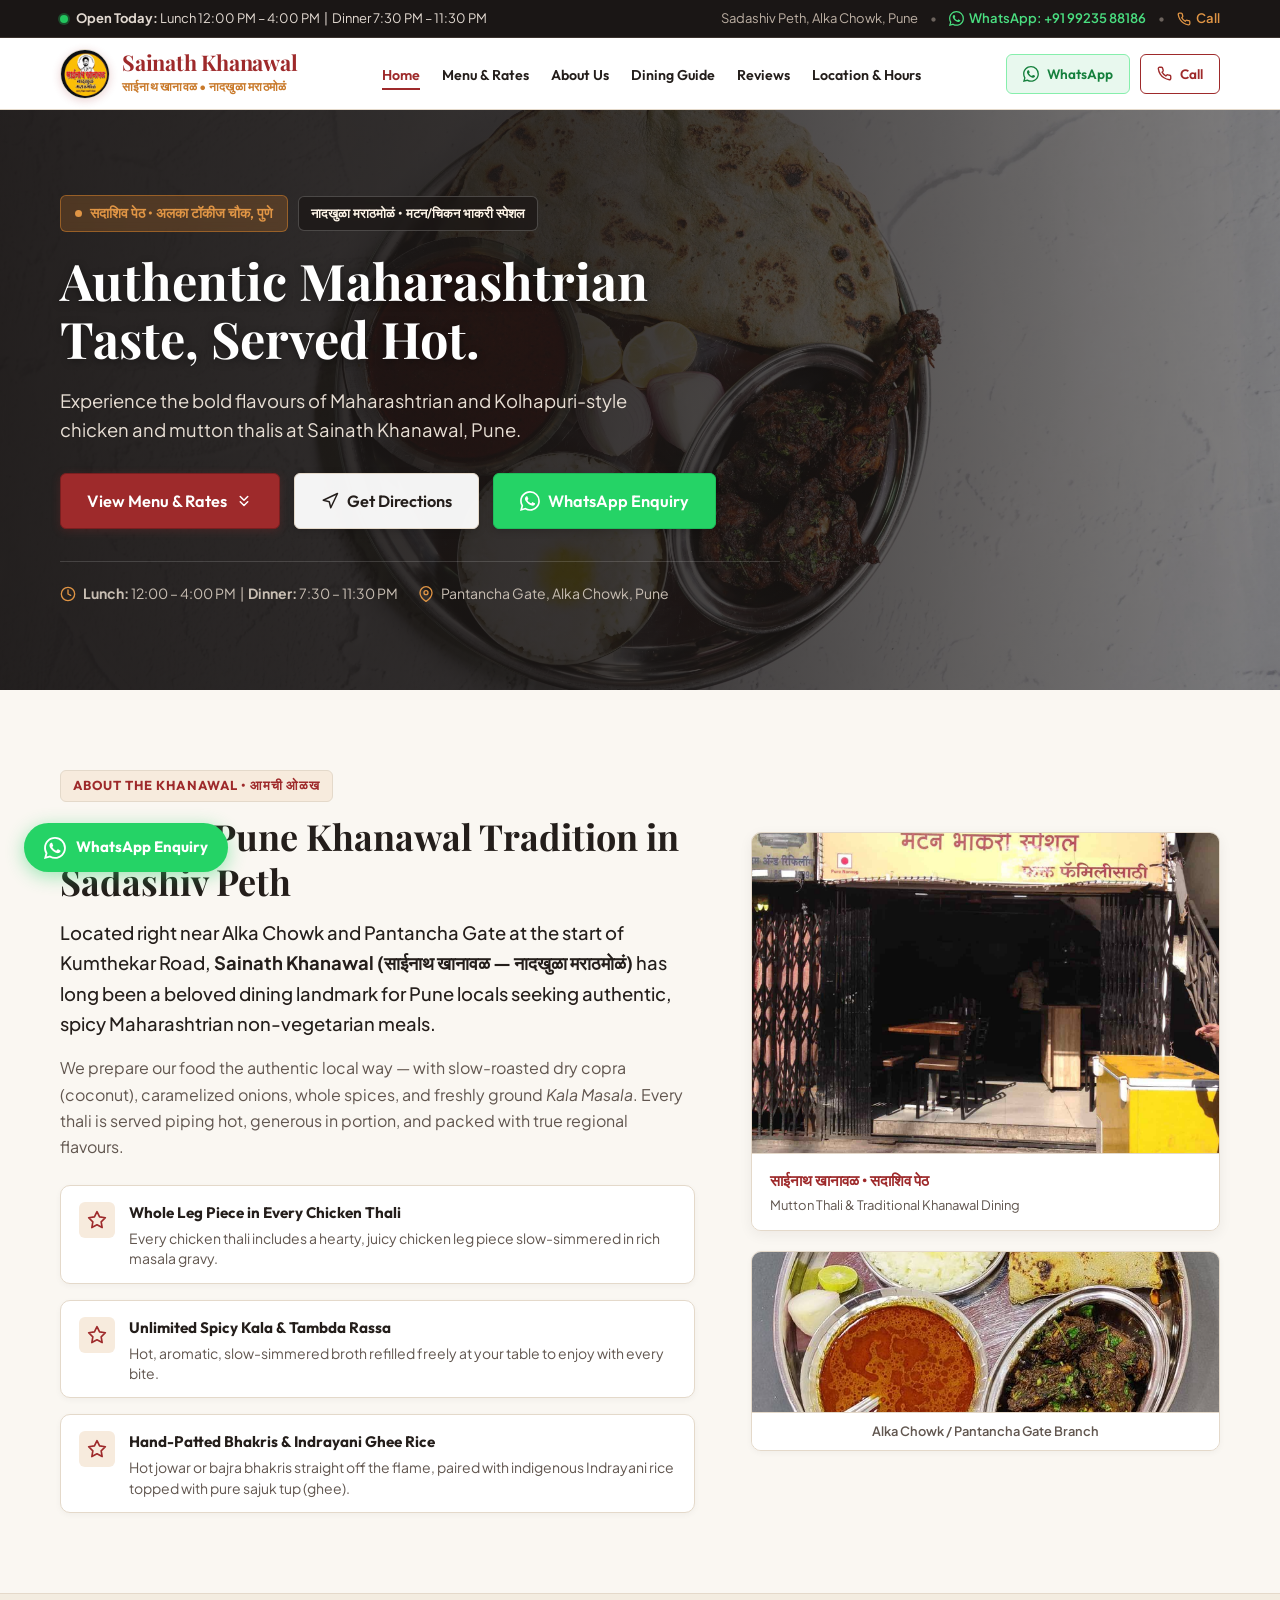
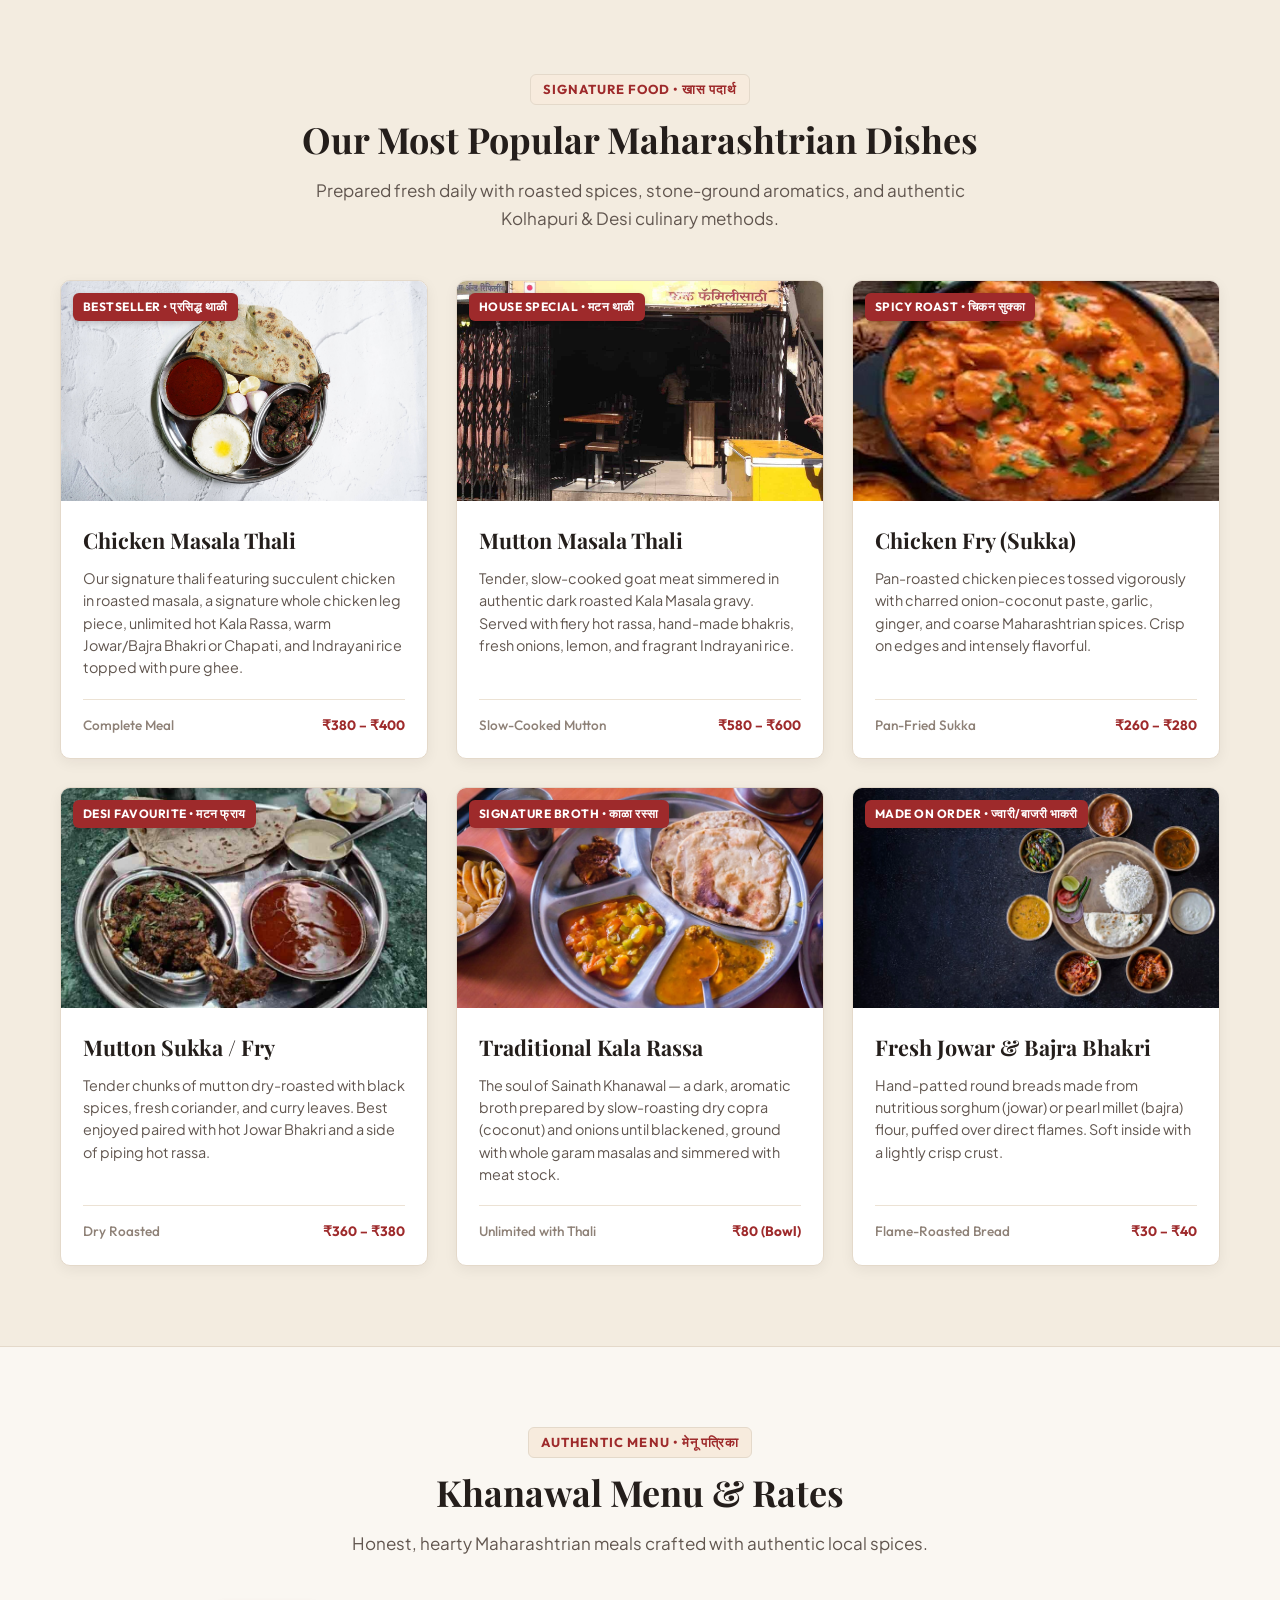
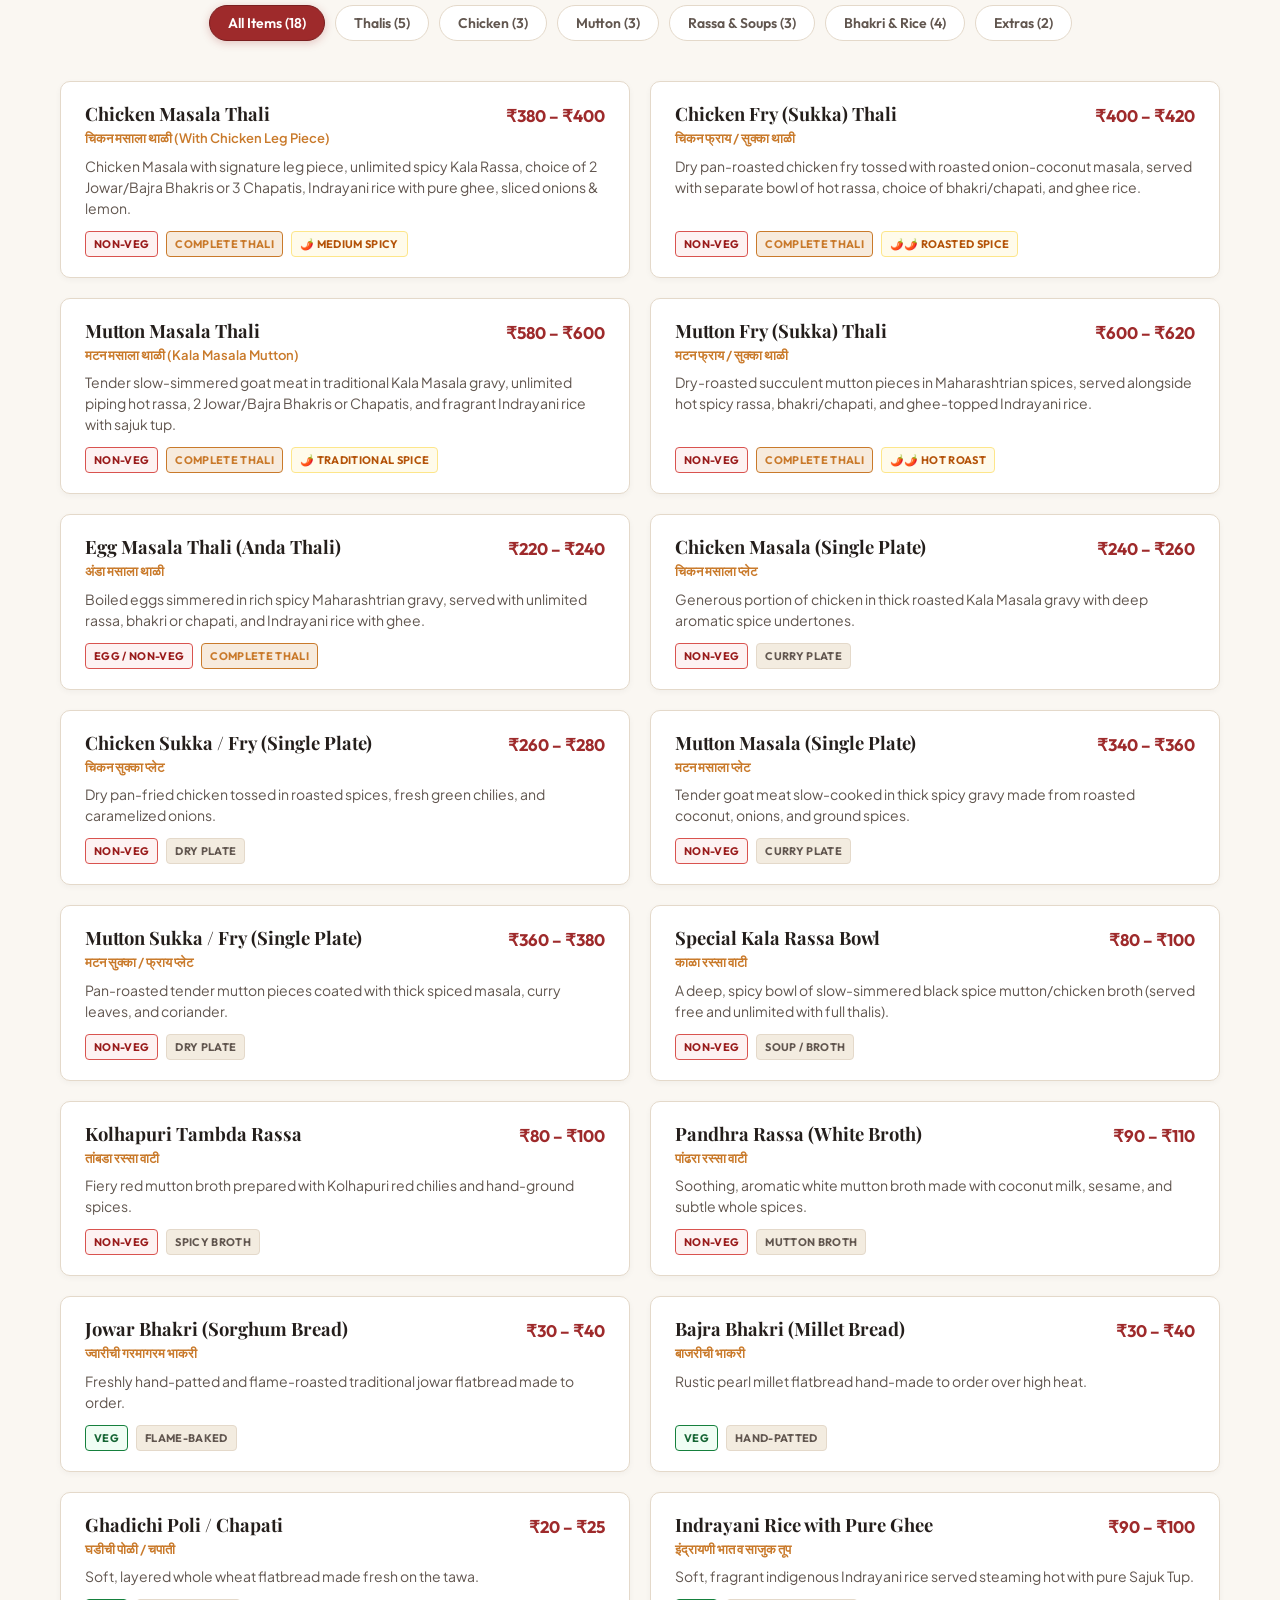
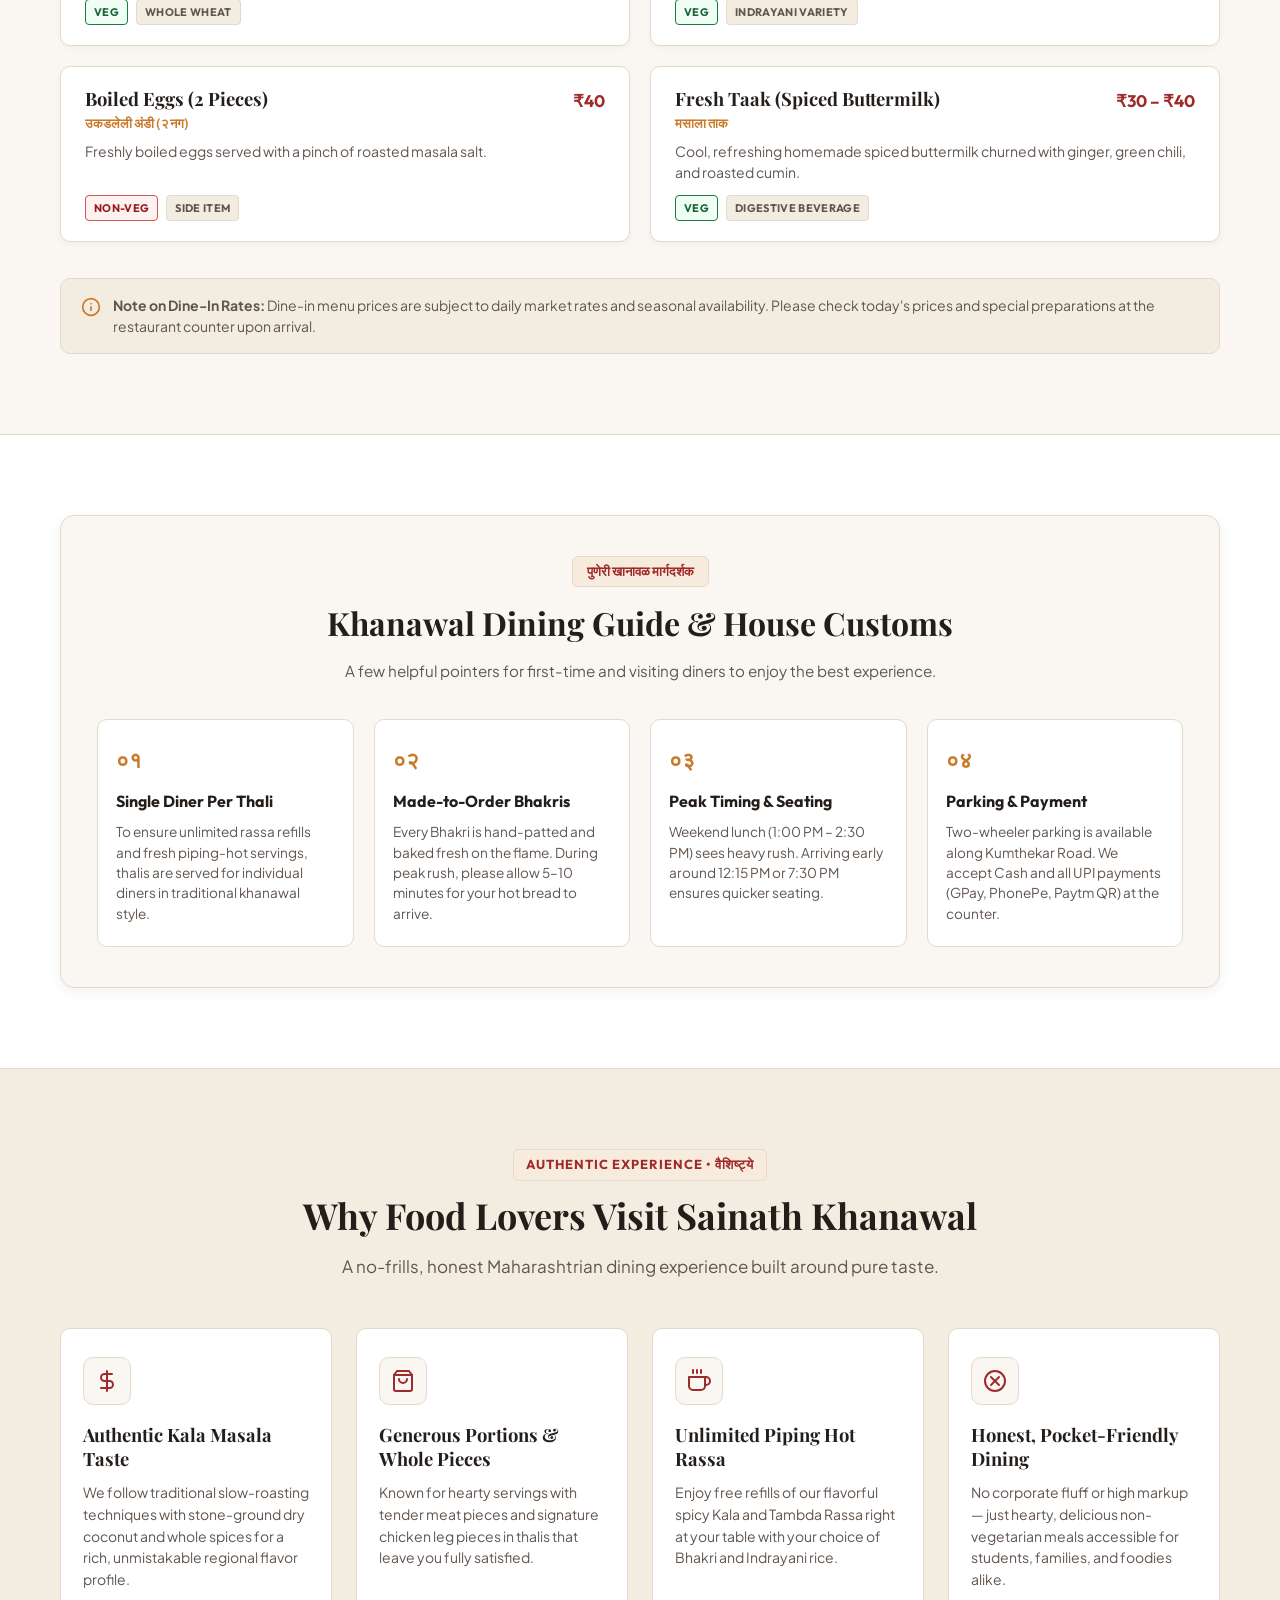
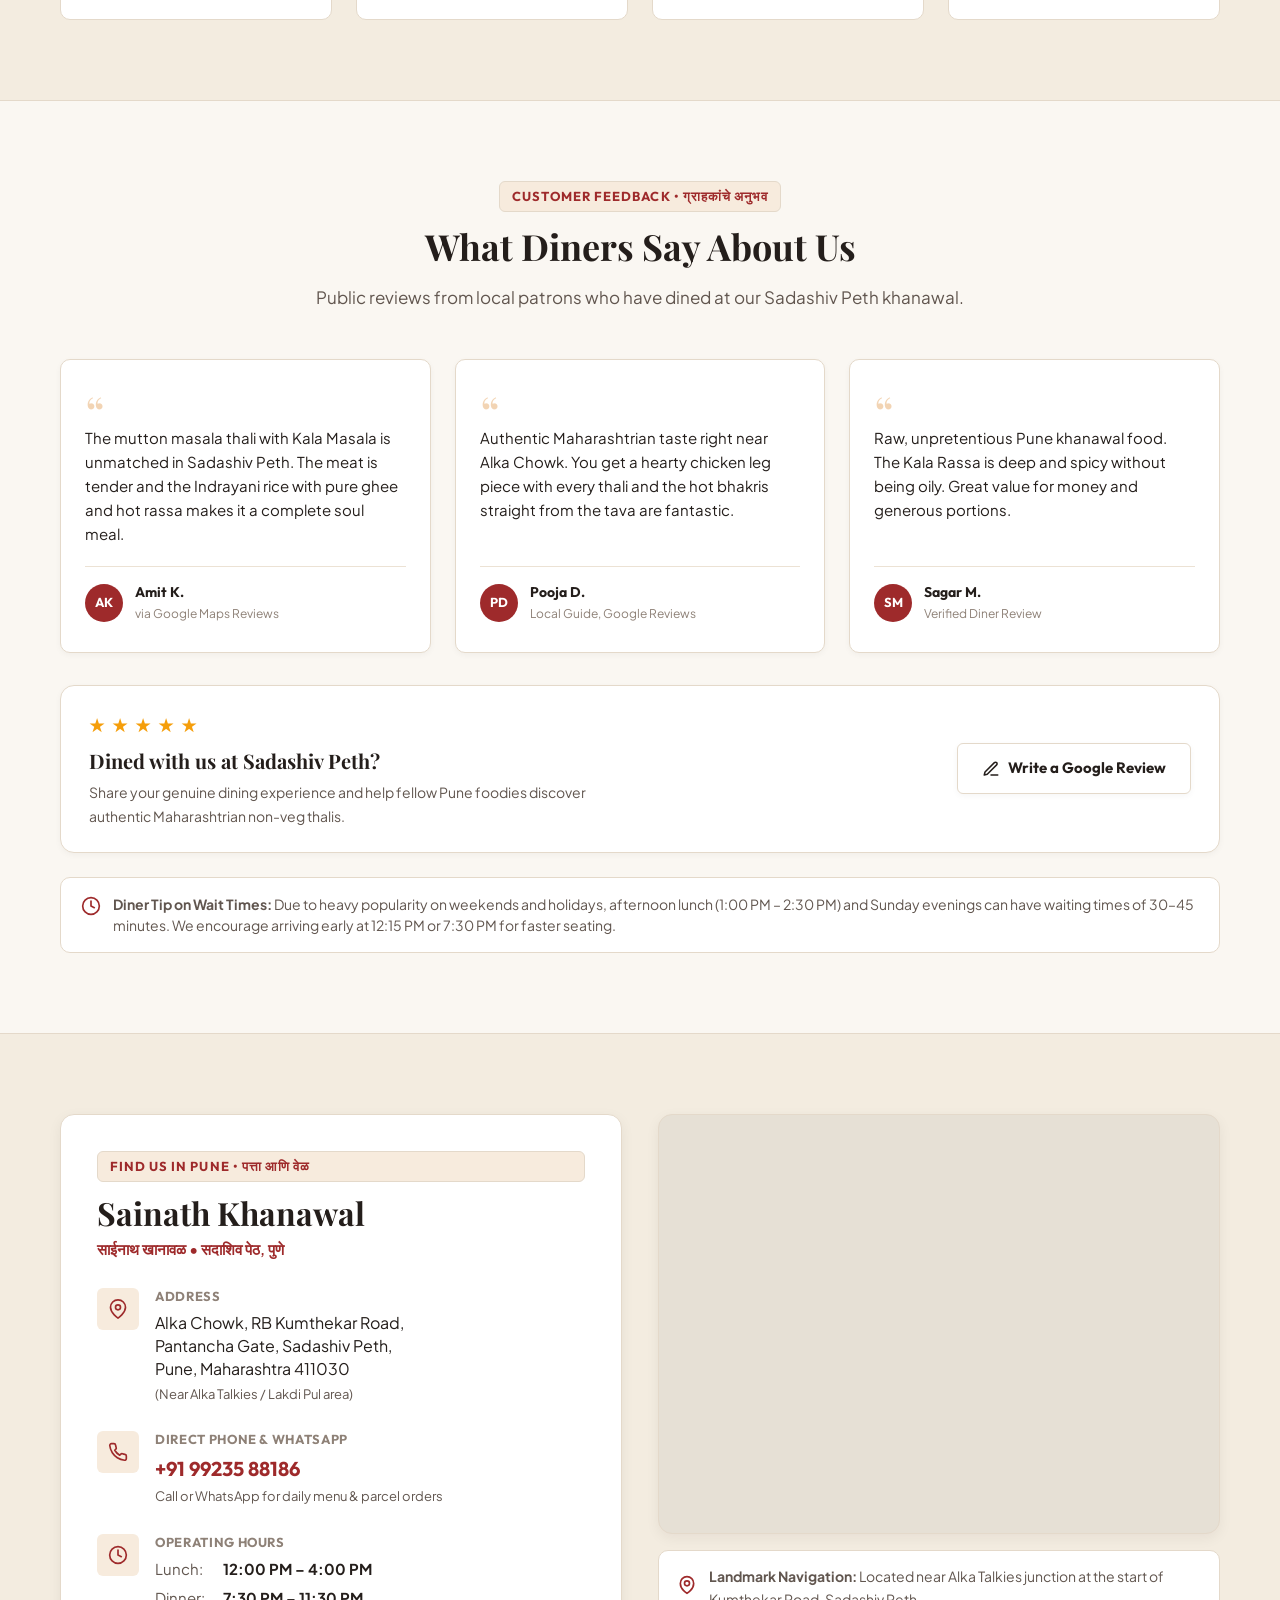
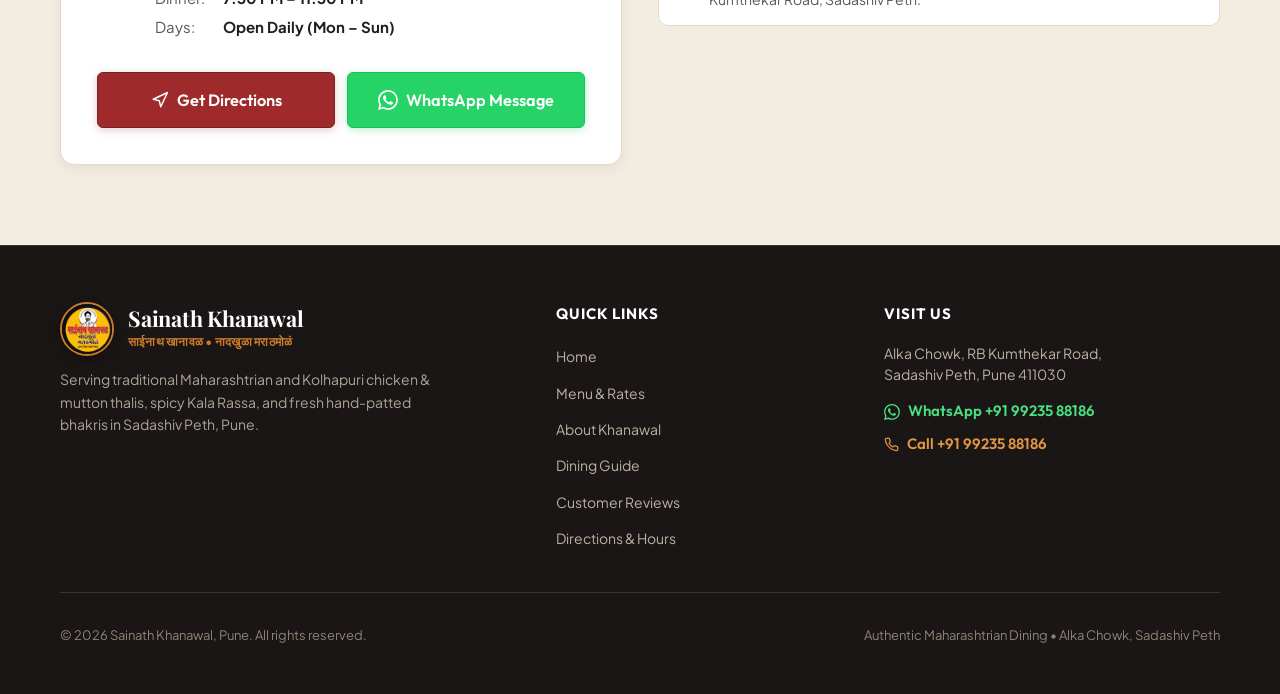
==== index.html @ d3b8c10c "Refactor to dedicated multi-page architecture with sitemap, robots.txt, and page-specific Schema.org" ====
<!DOCTYPE html>
<html lang="en">
<head>
  <meta charset="UTF-8">
  <meta name="viewport" content="width=device-width, initial-scale=1.0">
  <title>Sainath Khanawal | Authentic Maharashtrian Chicken & Mutton Thalis in Pune</title>
  <meta name="description" content="Visit Sainath Khanawal at Alka Chowk, Sadashiv Peth, Pune for authentic Maharashtrian chicken & mutton thalis, spicy kala rassa, jowar bhakri, and Indrayani ghee rice. +91 99235 88186.">
  <meta name="keywords" content="Sainath Khanawal Pune, Sainath Khanawal Sadashiv Peth, Maharashtrian food Pune, chicken thali Pune, mutton thali Pune, Kolhapuri food Pune, Alka Chowk restaurant, kala rassa pune, sadashiv peth khanawal, Amol Nikam Sainath">
  <link rel="canonical" href="https://sainathkhanawal.in/">
  <meta name="robots" content="index, follow">
  <meta name="geo.region" content="IN-MH">
  <meta name="geo.placename" content="Pune">
  <meta name="geo.position" content="18.513886;73.845311">
  <meta name="ICBM" content="18.513886, 73.845311">

  <!-- Favicon / Brand Icon -->
  <link rel="icon" type="image/png" href="assets/images/favicon.png">
  <link rel="apple-touch-icon" href="assets/images/favicon.png">

  <!-- Open Graph / Facebook / WhatsApp Meta -->
  <meta property="og:type" content="restaurant">
  <meta property="og:site_name" content="Sainath Khanawal Pune">
  <meta property="og:title" content="Sainath Khanawal — Authentic Maharashtrian Thalis in Pune">
  <meta property="og:description" content="Experience authentic spicy Kala Rassa, Kolhapuri mutton thalis, gavran chicken, and fresh bhakris at Alka Chowk, Sadashiv Peth, Pune. Call/WhatsApp: +91 99235 88186.">
  <meta property="og:image" content="assets/images/chicken-thali.jpg">
  <meta property="og:image:alt" content="Authentic Maharashtrian Chicken Thali at Sainath Khanawal">
  <meta property="og:url" content="https://sainathkhanawal.in/">
  <meta property="og:locale" content="en_IN">
  <meta property="restaurant:contact_info:street_address" content="Alka Chowk, RB Kumthekar Road, Pantancha Gate, Sadashiv Peth">
  <meta property="restaurant:contact_info:locality" content="Pune">
  <meta property="restaurant:contact_info:region" content="Maharashtra">
  <meta property="restaurant:contact_info:postal_code" content="411030">
  <meta property="restaurant:contact_info:country_name" content="India">
  <meta property="restaurant:contact_info:phone_number" content="+919923588186">

  <!-- Twitter Cards -->
  <meta name="twitter:card" content="summary_large_image">
  <meta name="twitter:title" content="Sainath Khanawal | Authentic Maharashtrian Thalis in Pune">
  <meta name="twitter:description" content="Legendary spicy Kala Rassa, mutton & chicken thalis, jowar bhakri at Alka Chowk, Sadashiv Peth, Pune.">
  <meta name="twitter:image" content="assets/images/chicken-thali.jpg">

  <!-- Theme Color -->
  <meta name="theme-color" content="#9E2A2B">
  
  <!-- Google Fonts: Playfair Display + Plus Jakarta Sans + Outfit -->
  <link rel="preconnect" href="https://fonts.googleapis.com">
  <link rel="preconnect" href="https://fonts.gstatic.com" crossorigin>
  <link href="https://fonts.googleapis.com/css2?family=Outfit:wght@400;500;600;700&family=Playfair+Display:ital,wght@0,600;0,700;1,600&family=Plus+Jakarta+Sans:wght@400;500;600;700&display=swap" rel="stylesheet">

  <!-- Main Stylesheet -->
  <link rel="stylesheet" href="css/style.css">

  <!-- Schema.org JSON-LD Structured Data for Local SEO (Restaurant + FAQ) -->
  <script type="application/ld+json">
  {
    "@context": "https://schema.org",
    "@graph": [
      {
        "@type": "Restaurant",
        "@id": "https://sainathkhanawal.in/#restaurant",
        "name": "Sainath Khanawal",
        "alternateName": ["साईनाथ खानावळ", "Sainath Khanawal Sadashiv Peth", "Sainath Alka Chowk"],
        "description": "Legendary Maharashtrian restaurant in Sadashiv Peth, Pune specializing in authentic spicy Kala Rassa, Kolhapuri mutton thalis, gavran chicken, hot jowar bhakri, and solkadhi since 2004.",
        "image": [
          "assets/images/chicken-thali.jpg",
          "assets/images/sainath-khanawal-logo.png",
          "assets/images/mutton-sukka.jpg"
        ],
        "logo": "assets/images/sainath-khanawal-logo.png",
        "telephone": "+919923588186",
        "url": "https://sainathkhanawal.in",
        "priceRange": "₹₹ (₹200 - ₹550 per person)",
        "servesCuisine": [
          "Maharashtrian",
          "Kolhapuri",
          "Indian",
          "Puneri Non-Veg"
        ],
        "paymentAccepted": "Cash, UPI, Google Pay, PhonePe, Paytm, Credit Card, Debit Card",
        "currenciesAccepted": "INR",
        "address": {
          "@type": "PostalAddress",
          "streetAddress": "Alka Chowk, RB Kumthekar Road, Pantancha Gate, Sadashiv Peth",
          "addressLocality": "Pune",
          "addressRegion": "Maharashtra",
          "postalCode": "411030",
          "addressCountry": "IN"
        },
        "geo": {
          "@type": "GeoCoordinates",
          "latitude": 18.513886,
          "longitude": 73.845311
        },
        "openingHoursSpecification": [
          {
            "@type": "OpeningHoursSpecification",
            "dayOfWeek": ["Monday", "Tuesday", "Wednesday", "Thursday", "Friday", "Saturday", "Sunday"],
            "opens": "12:00",
            "closes": "16:00"
          },
          {
            "@type": "OpeningHoursSpecification",
            "dayOfWeek": ["Monday", "Tuesday", "Wednesday", "Thursday", "Friday", "Saturday", "Sunday"],
            "opens": "19:30",
            "closes": "23:30"
          }
        ],
        "acceptsReservations": "False",
        "aggregateRating": {
          "@type": "AggregateRating",
          "ratingValue": "4.3",
          "reviewCount": "4850",
          "bestRating": "5",
          "worstRating": "1"
        },
        "review": [
          {
            "@type": "Review",
            "author": {
              "@type": "Person",
              "name": "Rohit Deshmukh"
            },
            "datePublished": "2024-02-14",
            "reviewRating": {
              "@type": "Rating",
              "ratingValue": "5"
            },
            "reviewBody": "Best Kala Rassa and Mutton Thali in Sadashiv Peth Pune! The spicy rassa with hot jowar bhakri is unmatched. Absolute must-visit for non-veg lovers."
          },
          {
            "@type": "Review",
            "author": {
              "@type": "Person",
              "name": "Kedar Joshi"
            },
            "datePublished": "2024-01-20",
            "reviewRating": {
              "@type": "Rating",
              "ratingValue": "5"
            },
            "reviewBody": "Authentic Maharashtrian khanawal experience. Gavran chicken thali is bursting with real home-style spices. Unlimited rassa refilled with warmth."
          }
        ],
        "hasMenu": {
          "@type": "Menu",
          "name": "Sainath Khanawal Dine-In & Parcel Menu",
          "url": "https://sainathkhanawal.in/#menu",
          "hasMenuSection": [
            {
              "@type": "MenuSection",
              "name": "Signature Thalis",
              "hasMenuItem": [
                {
                  "@type": "MenuItem",
                  "name": "Special Mutton Thali",
                  "description": "Tender Kolhapuri mutton gravy, spicy Kala Rassa, 2 Jowar Bhakris or Chapatis, and aromatic Indrayani rice.",
                  "offers": {
                    "@type": "Offer",
                    "price": "380",
                    "priceCurrency": "INR"
                  }
                },
                {
                  "@type": "MenuItem",
                  "name": "Gavran Chicken Thali",
                  "description": "Country-style free-range chicken prepared in traditional Maharashtrian masala, rassa, bhakri, and rice.",
                  "offers": {
                    "@type": "Offer",
                    "price": "340",
                    "priceCurrency": "INR"
                  }
                },
                {
                  "@type": "MenuItem",
                  "name": "Regular Chicken Thali",
                  "description": "Chicken masala curry, unlimited piping hot Kala Rassa, 2 bhakris/chapatis, and rice.",
                  "offers": {
                    "@type": "Offer",
                    "price": "260",
                    "priceCurrency": "INR"
                  }
                }
              ]
            }
          ]
        },
        "potentialAction": {
          "@type": "OrderAction",
          "target": {
            "@type": "EntryPoint",
            "urlTemplate": "https://wa.me/919923588186?text=Namaste%20Sainath%20Khanawal%2C%20I%20would%20like%20to%20place%20a%20parcel%20order.",
            "actionPlatform": [
              "http://schema.org/DesktopWebPlatform",
              "http://schema.org/MobileWebPlatform",
              "http://schema.org/AndroidPlatform",
              "http://schema.org/IOSPlatform"
            ]
          },
          "deliveryMethod": "http://purl.org/goodrelations/v1#DeliveryModePickUp"
        }
      },
      {
        "@type": "FAQPage",
        "mainEntity": [
          {
            "@type": "Question",
            "name": "What are the lunch and dinner timings of Sainath Khanawal?",
            "acceptedAnswer": {
              "@type": "Answer",
              "text": "Sainath Khanawal is open daily from 12:00 PM to 4:00 PM for lunch, and from 7:30 PM to 11:30 PM for dinner, all 7 days a week."
            }
          },
          {
            "@type": "Question",
            "name": "Where is Sainath Khanawal located in Pune?",
            "acceptedAnswer": {
              "@type": "Answer",
              "text": "Sainath Khanawal is located at Alka Chowk, RB Kumthekar Road, Pantancha Gate, Sadashiv Peth, Pune, Maharashtra 411030."
            }
          },
          {
            "@type": "Question",
            "name": "Do you serve unlimited rassa with thalis?",
            "acceptedAnswer": {
              "@type": "Answer",
              "text": "Yes! All dine-in chicken and mutton thalis include complimentary refills of our famous piping hot Kala Rassa and Tambda Rassa."
            }
          },
          {
            "@type": "Question",
            "name": "Can I order parcel / takeaway in advance on WhatsApp?",
            "acceptedAnswer": {
              "@type": "Answer",
              "text": "Yes, you can directly message Sainath Khanawal on WhatsApp at +91 99235 88186 to inquire about today's special cuts and pre-book parcel pickups."
            }
          }
        ]
      }
    ]
  }
  </script>
</head>
<body>

  <!-- Top Announcement Bar -->
  <div class="top-announcement">
    <div class="container top-bar-inner">
      <div class="top-bar-item">
        <span class="status-indicator"></span>
        <span class="top-bar-text"><strong>Open Today:</strong> Lunch 12:00 PM – 4:00 PM &nbsp;|&nbsp; Dinner 7:30 PM – 11:30 PM</span>
      </div>
      <div class="top-bar-item top-bar-contact">
        <span>Sadashiv Peth, Alka Chowk, Pune</span>
        <span class="sep">•</span>
        <a href="https://wa.me/919923588186?text=Namaste%20Sainath%20Khanawal%2C%20I%20would%20like%20to%20enquire%20about%20today%27s%20menu%20and%20thali%20parcels." target="_blank" rel="noopener" class="top-whatsapp-link" aria-label="WhatsApp enquiry +91 99235 88186">
          <svg width="15" height="15" viewBox="0 0 16 16" fill="currentColor" aria-hidden="true">
            <path d="M13.601 2.326A7.85 7.85 0 0 0 7.994 0C3.627 0 .068 3.558.064 7.926c0 1.399.366 2.76 1.057 3.965L0 16l4.204-1.102a7.9 7.9 0 0 0 3.79.965h.004c4.368 0 7.926-3.558 7.93-7.93A7.9 7.9 0 0 0 13.6 2.326zM7.994 14.521a6.6 6.6 0 0 1-3.356-.92l-.24-.144-2.494.654.666-2.433-.156-.251a6.56 6.56 0 0 1-1.007-3.505c0-3.626 2.957-6.584 6.591-6.584a6.56 6.56 0 0 1 4.66 1.931 6.56 6.56 0 0 1 1.928 4.66c-.004 3.639-2.961 6.592-6.592 6.592m3.615-4.934c-.197-.099-1.17-.578-1.353-.646-.182-.065-.315-.099-.445.099-.133.197-.513.646-.627.775-.114.133-.232.148-.43.05-.197-.1-.836-.308-1.592-.985-.59-.525-.985-1.175-1.103-1.372-.114-.198-.011-.304.088-.403.087-.088.197-.232.296-.346.1-.114.133-.198.198-.33.065-.134.034-.248-.015-.347-.05-.099-.445-1.076-.612-1.47-.16-.389-.323-.335-.445-.34-.114-.007-.247-.007-.38-.007a.73.73 0 0 0-.529.247c-.182.198-.691.677-.691 1.654s.71 1.916.81 2.049c.098.133 1.394 2.132 3.383 2.992.47.205.84.326 1.129.418.475.152.904.129 1.246.08.38-.058 1.171-.48 1.338-.943.164-.464.164-.86.114-.943-.049-.084-.182-.133-.38-.232"/>
          </svg>
          WhatsApp: +91 99235 88186
        </a>
        <span class="sep">•</span>
        <a href="tel:+919923588186" class="top-phone-link" aria-label="Call restaurant at +91 99235 88186">
          <svg width="14" height="14" viewBox="0 0 24 24" fill="none" stroke="currentColor" stroke-width="2.2" stroke-linecap="round" stroke-linejoin="round" aria-hidden="true"><path d="M22 16.92v3a2 2 0 0 1-2.18 2 19.79 19.79 0 0 1-8.63-3.07 19.5 19.5 0 0 1-6-6 19.79 19.79 0 0 1-3.07-8.67A2 2 0 0 1 4.11 2h3a2 2 0 0 1 2 1.72 12.84 12.84 0 0 0 .7 2.81 2 2 0 0 1-.45 2.11L8.09 9.91a16 16 0 0 0 6 6l1.27-1.27a2 2 0 0 1 2.11-.45 12.84 12.84 0 0 0 2.81.7A2 2 0 0 1 22 16.92z"></path></svg>
          Call
        </a>
      </div>
    </div>
  </div>

  <!-- Primary Site Header -->
  <header class="site-header" id="siteHeader">
    <div class="container header-container">
      <a href="#hero" class="brand-identity-lockup" aria-label="Sainath Khanawal Home">
        <img src="assets/images/sainath-khanawal-logo.png" alt="Sainath Khanawal Official Logo" class="brand-logo-circle" width="54" height="54">
        <div class="brand-text-block">
          <span class="brand-title">Sainath Khanawal</span>
          <span class="brand-subtitle">साईनाथ खानावळ • नादखुळा मराठमोळं</span>
        </div>
      </a>

      <!-- Desktop Navigation Links -->
      <nav class="desktop-nav" aria-label="Main Navigation">
        <ul class="nav-list">
          <li><a href="index.html" class="nav-link active" aria-current="page">Home</a></li>
          <li><a href="menu.html" class="nav-link">Menu & Rates</a></li>
          <li><a href="about.html" class="nav-link">About Us</a></li>
          <li><a href="guide.html" class="nav-link">Dining Guide</a></li>
          <li><a href="reviews.html" class="nav-link">Reviews</a></li>
          <li><a href="contact.html" class="nav-link">Location & Hours</a></li>
        </ul>
      </nav>

      <!-- Header Action -->
      <div class="header-action-group">
        <a href="https://wa.me/919923588186?text=Namaste%20Sainath%20Khanawal%2C%20I%20would%20like%20to%20enquire%20about%20today%27s%20menu%20and%20thali%20parcels." target="_blank" rel="noopener" class="btn btn-whatsapp-sm header-wa-btn" aria-label="WhatsApp Enquiry">
          <svg width="16" height="16" viewBox="0 0 16 16" fill="currentColor" aria-hidden="true">
            <path d="M13.601 2.326A7.85 7.85 0 0 0 7.994 0C3.627 0 .068 3.558.064 7.926c0 1.399.366 2.76 1.057 3.965L0 16l4.204-1.102a7.9 7.9 0 0 0 3.79.965h.004c4.368 0 7.926-3.558 7.93-7.93A7.9 7.9 0 0 0 13.6 2.326zM7.994 14.521a6.6 6.6 0 0 1-3.356-.92l-.24-.144-2.494.654.666-2.433-.156-.251a6.56 6.56 0 0 1-1.007-3.505c0-3.626 2.957-6.584 6.591-6.584a6.56 6.56 0 0 1 4.66 1.931 6.56 6.56 0 0 1 1.928 4.66c-.004 3.639-2.961 6.592-6.592 6.592m3.615-4.934c-.197-.099-1.17-.578-1.353-.646-.182-.065-.315-.099-.445.099-.133.197-.513.646-.627.775-.114.133-.232.148-.43.05-.197-.1-.836-.308-1.592-.985-.59-.525-.985-1.175-1.103-1.372-.114-.198-.011-.304.088-.403.087-.088.197-.232.296-.346.1-.114.133-.198.198-.33.065-.134.034-.248-.015-.347-.05-.099-.445-1.076-.612-1.47-.16-.389-.323-.335-.445-.34-.114-.007-.247-.007-.38-.007a.73.73 0 0 0-.529.247c-.182.198-.691.677-.691 1.654s.71 1.916.81 2.049c.098.133 1.394 2.132 3.383 2.992.47.205.84.326 1.129.418.475.152.904.129 1.246.08.38-.058 1.171-.48 1.338-.943.164-.464.164-.86.114-.943-.049-.084-.182-.133-.38-.232"/>
          </svg>
          WhatsApp
        </a>
        <a href="tel:+919923588186" class="btn btn-outline btn-sm header-call-btn">
          <svg width="15" height="15" viewBox="0 0 24 24" fill="none" stroke="currentColor" stroke-width="2.2" stroke-linecap="round" stroke-linejoin="round" aria-hidden="true"><path d="M22 16.92v3a2 2 0 0 1-2.18 2 19.79 19.79 0 0 1-8.63-3.07 19.5 19.5 0 0 1-6-6 19.79 19.79 0 0 1-3.07-8.67A2 2 0 0 1 4.11 2h3a2 2 0 0 1 2 1.72 12.84 12.84 0 0 0 .7 2.81 2 2 0 0 1-.45 2.11L8.09 9.91a16 16 0 0 0 6 6l1.27-1.27a2 2 0 0 1 2.11-.45 12.84 12.84 0 0 0 2.81.7A2 2 0 0 1 22 16.92z"></path></svg>
          Call
        </a>
        <!-- Mobile Menu Toggle Button -->
        <button class="mobile-toggle" id="mobileMenuBtn" aria-label="Toggle mobile menu" aria-expanded="false" aria-controls="mobileDrawer">
          <span class="hamburger-bar"></span>
          <span class="hamburger-bar"></span>
          <span class="hamburger-bar"></span>
        </button>
      </div>
    </div>
  </header>

  <!-- Mobile Navigation Drawer -->
  <div class="mobile-drawer" id="mobileDrawer" aria-hidden="true">
    <div class="drawer-header">
      <div class="drawer-brand-lockup">
        <img src="assets/images/sainath-khanawal-logo.png" alt="Sainath Khanawal Official Logo" class="drawer-logo-circle" width="44" height="44">
        <div>
          <span class="drawer-brand-title">Sainath Khanawal</span>
          <span class="drawer-brand-subtitle">नादखुळा मराठमोळं</span>
        </div>
      </div>
      <button class="drawer-close" id="drawerCloseBtn" aria-label="Close menu">&times;</button>
    </div>
    <ul class="mobile-nav-list">
      <li><a href="index.html" class="mobile-nav-link active">Home</a></li>
      <li><a href="menu.html" class="mobile-nav-link">Food Menu & Rates</a></li>
      <li><a href="about.html" class="mobile-nav-link">About the Khanawal</a></li>
      <li><a href="guide.html" class="mobile-nav-link">Khanawal Dining Guide</a></li>
      <li><a href="reviews.html" class="mobile-nav-link">Customer Reviews</a></li>
      <li><a href="contact.html" class="mobile-nav-link">Location & Timings</a></li>
    </ul>
    <div class="drawer-footer">
      <a href="https://wa.me/919923588186?text=Namaste%20Sainath%20Khanawal%2C%20I%20would%20like%20to%20enquire%20about%20today%27s%20menu%20and%20thali%20parcels." target="_blank" rel="noopener" class="btn btn-whatsapp btn-block">
        <svg width="18" height="18" viewBox="0 0 16 16" fill="currentColor" aria-hidden="true">
          <path d="M13.601 2.326A7.85 7.85 0 0 0 7.994 0C3.627 0 .068 3.558.064 7.926c0 1.399.366 2.76 1.057 3.965L0 16l4.204-1.102a7.9 7.9 0 0 0 3.79.965h.004c4.368 0 7.926-3.558 7.93-7.93A7.9 7.9 0 0 0 13.6 2.326zM7.994 14.521a6.6 6.6 0 0 1-3.356-.92l-.24-.144-2.494.654.666-2.433-.156-.251a6.56 6.56 0 0 1-1.007-3.505c0-3.626 2.957-6.584 6.591-6.584a6.56 6.56 0 0 1 4.66 1.931 6.56 6.56 0 0 1 1.928 4.66c-.004 3.639-2.961 6.592-6.592 6.592m3.615-4.934c-.197-.099-1.17-.578-1.353-.646-.182-.065-.315-.099-.445.099-.133.197-.513.646-.627.775-.114.133-.232.148-.43.05-.197-.1-.836-.308-1.592-.985-.59-.525-.985-1.175-1.103-1.372-.114-.198-.011-.304.088-.403.087-.088.197-.232.296-.346.1-.114.133-.198.198-.33.065-.134.034-.248-.015-.347-.05-.099-.445-1.076-.612-1.47-.16-.389-.323-.335-.445-.34-.114-.007-.247-.007-.38-.007a.73.73 0 0 0-.529.247c-.182.198-.691.677-.691 1.654s.71 1.916.81 2.049c.098.133 1.394 2.132 3.383 2.992.47.205.84.326 1.129.418.475.152.904.129 1.246.08.38-.058 1.171-.48 1.338-.943.164-.464.164-.86.114-.943-.049-.084-.182-.133-.38-.232"/>
        </svg>
        <span>WhatsApp Enquiry (+91 99235 88186)</span>
      </a>
      <a href="tel:+919923588186" class="btn btn-primary btn-block">
        <svg width="18" height="18" viewBox="0 0 24 24" fill="none" stroke="currentColor" stroke-width="2" stroke-linecap="round" stroke-linejoin="round" aria-hidden="true"><path d="M22 16.92v3a2 2 0 0 1-2.18 2 19.79 19.79 0 0 1-8.63-3.07 19.5 19.5 0 0 1-6-6 19.79 19.79 0 0 1-3.07-8.67A2 2 0 0 1 4.11 2h3a2 2 0 0 1 2 1.72 12.84 12.84 0 0 0 .7 2.81 2 2 0 0 1-.45 2.11L8.09 9.91a16 16 0 0 0 6 6l1.27-1.27a2 2 0 0 1 2.11-.45 12.84 12.84 0 0 0 2.81.7A2 2 0 0 1 22 16.92z"></path></svg>
        Call Restaurant
      </a>
      <a href="https://maps.google.com/?q=Sainath+Khanawal+Alka+Chowk+Sadashiv+Peth+Pune+411030" target="_blank" rel="noopener" class="btn btn-secondary btn-block">
        <svg width="18" height="18" viewBox="0 0 24 24" fill="none" stroke="currentColor" stroke-width="2" stroke-linecap="round" stroke-linejoin="round" aria-hidden="true"><polygon points="3 11 22 2 13 21 11 13 3 11"></polygon></svg>
        Get Directions
      </a>
    </div>
  </div>
  <div class="drawer-overlay" id="drawerOverlay"></div>

  <!-- HERO SECTION -->
  <section class="hero-section" id="hero">
    <div class="hero-background-wrapper">
      <img src="assets/images/chicken-thali.jpg" alt="Authentic Maharashtrian chicken thali served hot at Sainath Khanawal Pune" class="hero-bg-image" fetchpriority="high">
      <div class="hero-overlay"></div>
    </div>

    <div class="container hero-content-container">
      <div class="hero-card">
        <div class="hero-badge-group">
          <div class="hero-badge">
            <span class="badge-dot"></span>
            <span>सदाशिव पेठ • अलका टॉकीज चौक, पुणे</span>
          </div>
          <span class="hero-sub-badge">नादखुळा मराठमोळं • मटन/चिकन भाकरी स्पेशल</span>
        </div>
        
        <h1 class="hero-headline">Authentic Maharashtrian Taste, Served Hot.</h1>
        
        <p class="hero-subtext">Experience the bold flavours of Maharashtrian and Kolhapuri-style chicken and mutton thalis at Sainath Khanawal, Pune.</p>
        
        <div class="hero-actions">
          <a href="menu.html" class="btn btn-primary btn-lg">
            <span>View Menu & Rates</span>
            <svg width="18" height="18" viewBox="0 0 24 24" fill="none" stroke="currentColor" stroke-width="2" stroke-linecap="round" stroke-linejoin="round" aria-hidden="true"><path d="M7 13l5 5 5-5M7 6l5 5 5-5"/></svg>
          </a>
          <a href="https://maps.google.com/?q=Sainath+Khanawal+Alka+Chowk+Sadashiv+Peth+Pune+411030" target="_blank" rel="noopener" class="btn btn-hero-secondary btn-lg">
            <svg width="18" height="18" viewBox="0 0 24 24" fill="none" stroke="currentColor" stroke-width="2" stroke-linecap="round" stroke-linejoin="round" aria-hidden="true"><polygon points="3 11 22 2 13 21 11 13 3 11"></polygon></svg>
            <span>Get Directions</span>
          </a>
          <a href="https://wa.me/919923588186?text=Namaste%20Sainath%20Khanawal%2C%20I%20would%20like%20to%20enquire%20about%20today%27s%20menu%20and%20thali%20parcels." target="_blank" rel="noopener" class="btn btn-hero-wa btn-lg">
            <svg width="20" height="20" viewBox="0 0 16 16" fill="currentColor" aria-hidden="true">
              <path d="M13.601 2.326A7.85 7.85 0 0 0 7.994 0C3.627 0 .068 3.558.064 7.926c0 1.399.366 2.76 1.057 3.965L0 16l4.204-1.102a7.9 7.9 0 0 0 3.79.965h.004c4.368 0 7.926-3.558 7.93-7.93A7.9 7.9 0 0 0 13.6 2.326zM7.994 14.521a6.6 6.6 0 0 1-3.356-.92l-.24-.144-2.494.654.666-2.433-.156-.251a6.56 6.56 0 0 1-1.007-3.505c0-3.626 2.957-6.584 6.591-6.584a6.56 6.56 0 0 1 4.66 1.931 6.56 6.56 0 0 1 1.928 4.66c-.004 3.639-2.961 6.592-6.592 6.592m3.615-4.934c-.197-.099-1.17-.578-1.353-.646-.182-.065-.315-.099-.445.099-.133.197-.513.646-.627.775-.114.133-.232.148-.43.05-.197-.1-.836-.308-1.592-.985-.59-.525-.985-1.175-1.103-1.372-.114-.198-.011-.304.088-.403.087-.088.197-.232.296-.346.1-.114.133-.198.198-.33.065-.134.034-.248-.015-.347-.05-.099-.445-1.076-.612-1.47-.16-.389-.323-.335-.445-.34-.114-.007-.247-.007-.38-.007a.73.73 0 0 0-.529.247c-.182.198-.691.677-.691 1.654s.71 1.916.81 2.049c.098.133 1.394 2.132 3.383 2.992.47.205.84.326 1.129.418.475.152.904.129 1.246.08.38-.058 1.171-.48 1.338-.943.164-.464.164-.86.114-.943-.049-.084-.182-.133-.38-.232"/>
            </svg>
            <span>WhatsApp Enquiry</span>
          </a>
        </div>

        <div class="hero-quick-meta">
          <div class="quick-meta-item">
            <svg width="16" height="16" viewBox="0 0 24 24" fill="none" stroke="currentColor" stroke-width="2" stroke-linecap="round" stroke-linejoin="round" aria-hidden="true"><circle cx="12" cy="12" r="10"></circle><polyline points="12 6 12 12 16 14"></polyline></svg>
            <span><strong>Lunch:</strong> 12:00 – 4:00 PM &nbsp;|&nbsp; <strong>Dinner:</strong> 7:30 – 11:30 PM</span>
          </div>
          <div class="quick-meta-item">
            <svg width="16" height="16" viewBox="0 0 24 24" fill="none" stroke="currentColor" stroke-width="2" stroke-linecap="round" stroke-linejoin="round" aria-hidden="true"><path d="M21 10c0 7-9 13-9 13s-9-6-9-13a9 9 0 0 1 18 0z"></path><circle cx="12" cy="10" r="3"></circle></svg>
            <span>Pantancha Gate, Alka Chowk, Pune</span>
          </div>
        </div>
      </div>
    </div>
  </section>

  <!-- ABOUT SECTION WITH OFFICIAL LOGO & DISH COLLAGE -->
  <section class="section about-section" id="about">
    <div class="container">
      <div class="about-grid">
        <div class="about-text-column">
          <div class="section-tag">About the Khanawal • आमची ओळख</div>
          <h2 class="section-heading">A Hearty Pune Khanawal Tradition in Sadashiv Peth</h2>
          
          <p class="lead-text">
            Located right near Alka Chowk and Pantancha Gate at the start of Kumthekar Road, <strong>Sainath Khanawal (साईनाथ खानावळ — नादखुळा मराठमोळं)</strong> has long been a beloved dining landmark for Pune locals seeking authentic, spicy Maharashtrian non-vegetarian meals.
          </p>
          
          <p>
            We prepare our food the authentic local way — with slow-roasted dry copra (coconut), caramelized onions, whole spices, and freshly ground <em>Kala Masala</em>. Every thali is served piping hot, generous in portion, and packed with true regional flavours.
          </p>
          
          <div class="about-highlights-list">
            <div class="highlight-point">
              <div class="point-icon">
                <svg width="20" height="20" viewBox="0 0 24 24" fill="none" stroke="currentColor" stroke-width="2" stroke-linecap="round" stroke-linejoin="round"><path d="M12 2l3.09 6.26L22 9.27l-5 4.87 1.18 6.88L12 17.77l-6.18 3.25L7 14.14 2 9.27l6.91-1.01L12 2z"></path></svg>
              </div>
              <div>
                <strong>Whole Leg Piece in Every Chicken Thali</strong>
                <p>Every chicken thali includes a hearty, juicy chicken leg piece slow-simmered in rich masala gravy.</p>
              </div>
            </div>

            <div class="highlight-point">
              <div class="point-icon">
                <svg width="20" height="20" viewBox="0 0 24 24" fill="none" stroke="currentColor" stroke-width="2" stroke-linecap="round" stroke-linejoin="round"><path d="M12 2l3.09 6.26L22 9.27l-5 4.87 1.18 6.88L12 17.77l-6.18 3.25L7 14.14 2 9.27l6.91-1.01L12 2z"></path></svg>
              </div>
              <div>
                <strong>Unlimited Spicy Kala & Tambda Rassa</strong>
                <p>Hot, aromatic, slow-simmered broth refilled freely at your table to enjoy with every bite.</p>
              </div>
            </div>

            <div class="highlight-point">
              <div class="point-icon">
                <svg width="20" height="20" viewBox="0 0 24 24" fill="none" stroke="currentColor" stroke-width="2" stroke-linecap="round" stroke-linejoin="round"><path d="M12 2l3.09 6.26L22 9.27l-5 4.87 1.18 6.88L12 17.77l-6.18 3.25L7 14.14 2 9.27l6.91-1.01L12 2z"></path></svg>
              </div>
              <div>
                <strong>Hand-Patted Bhakris & Indrayani Ghee Rice</strong>
                <p>Hot jowar or bajra bhakris straight off the flame, paired with indigenous Indrayani rice topped with pure sajuk tup (ghee).</p>
              </div>
            </div>
          </div>
        </div>

        <div class="about-image-column">
          <div class="about-image-duo">
            <div class="duo-main-card">
              <img src="assets/images/mutton-thali.jpg" alt="Authentic Mutton Masala Thali and dining at Sainath Khanawal Sadashiv Peth" class="about-main-img" loading="lazy">
              <div class="about-img-caption">
                <strong>साईनाथ खानावळ • सदाशिव पेठ</strong>
                <span>Mutton Thali & Traditional Khanawal Dining</span>
              </div>
            </div>
            <div class="duo-sub-card">
              <img src="assets/images/restaurant-front.jpg" alt="Sainath Khanawal storefront near Alka Chowk Pune" class="about-storefront-img" loading="lazy">
              <div class="storefront-caption">
                <span>Alka Chowk / Pantancha Gate Branch</span>
              </div>
            </div>
          </div>
        </div>
      </div>
    </div>
  </section>

  <!-- SIGNATURE FOOD SECTION -->
  <section class="section specialties-section" id="specialties">
    <div class="container">
      <div class="section-header-center">
        <div class="section-tag">Signature Food • खास पदार्थ</div>
        <h2 class="section-heading">Our Most Popular Maharashtrian Dishes</h2>
        <p class="section-subheading">Prepared fresh daily with roasted spices, stone-ground aromatics, and authentic Kolhapuri & Desi culinary methods.</p>
      </div>

      <div class="specialties-grid">
        <!-- Dish 1: Chicken Masala Thali -->
        <article class="specialty-card">
          <div class="specialty-img-container">
            <img src="assets/images/chicken-thali.jpg" alt="Chicken Masala Thali at Sainath Khanawal Pune" class="specialty-img" loading="lazy">
            <span class="specialty-tag">Bestseller • प्रसिद्ध थाळी</span>
          </div>
          <div class="specialty-body">
            <h3 class="specialty-title">Chicken Masala Thali</h3>
            <p class="specialty-desc">
              Our signature thali featuring succulent chicken in roasted masala, a signature whole chicken leg piece, unlimited hot Kala Rassa, warm Jowar/Bajra Bhakri or Chapati, and Indrayani rice topped with pure ghee.
            </p>
            <div class="specialty-footer">
              <span class="specialty-category">Complete Meal</span>
              <span class="specialty-pricing">₹380 – ₹400</span>
            </div>
          </div>
        </article>

        <!-- Dish 2: Mutton Masala Thali -->
        <article class="specialty-card">
          <div class="specialty-img-container">
            <img src="assets/images/mutton-thali.jpg" alt="Mutton Masala Thali with Kala Masala at Sainath Khanawal" class="specialty-img" loading="lazy">
            <span class="specialty-tag">House Special • मटन थाळी</span>
          </div>
          <div class="specialty-body">
            <h3 class="specialty-title">Mutton Masala Thali</h3>
            <p class="specialty-desc">
              Tender, slow-cooked goat meat simmered in authentic dark roasted Kala Masala gravy. Served with fiery hot rassa, hand-made bhakris, fresh onions, lemon, and fragrant Indrayani rice.
            </p>
            <div class="specialty-footer">
              <span class="specialty-category">Slow-Cooked Mutton</span>
              <span class="specialty-pricing">₹580 – ₹600</span>
            </div>
          </div>
        </article>

        <!-- Dish 3: Chicken Fry / Sukka -->
        <article class="specialty-card">
          <div class="specialty-img-container">
            <img src="assets/images/chicken-sukka.jpg" alt="Spiced Chicken Sukka Fry at Sainath Khanawal" class="specialty-img" loading="lazy">
            <span class="specialty-tag">Spicy Roast • चिकन सुक्का</span>
          </div>
          <div class="specialty-body">
            <h3 class="specialty-title">Chicken Fry (Sukka)</h3>
            <p class="specialty-desc">
              Pan-roasted chicken pieces tossed vigorously with charred onion-coconut paste, garlic, ginger, and coarse Maharashtrian spices. Crisp on edges and intensely flavorful.
            </p>
            <div class="specialty-footer">
              <span class="specialty-category">Pan-Fried Sukka</span>
              <span class="specialty-pricing">₹260 – ₹280</span>
            </div>
          </div>
        </article>

        <!-- Dish 4: Mutton Sukka -->
        <article class="specialty-card">
          <div class="specialty-img-container">
            <img src="assets/images/mutton-sukka.jpg" alt="Mutton Sukka Fry at Sainath Khanawal Pune" class="specialty-img" loading="lazy">
            <span class="specialty-tag">Desi Favourite • मटन फ्राय</span>
          </div>
          <div class="specialty-body">
            <h3 class="specialty-title">Mutton Sukka / Fry</h3>
            <p class="specialty-desc">
              Tender chunks of mutton dry-roasted with black spices, fresh coriander, and curry leaves. Best enjoyed paired with hot Jowar Bhakri and a side of piping hot rassa.
            </p>
            <div class="specialty-footer">
              <span class="specialty-category">Dry Roasted</span>
              <span class="specialty-pricing">₹360 – ₹380</span>
            </div>
          </div>
        </article>

        <!-- Dish 5: Traditional Kala Rassa -->
        <article class="specialty-card">
          <div class="specialty-img-container">
            <img src="assets/images/kala-rassa.jpg" alt="Traditional Maharashtrian Kala Rassa broth" class="specialty-img" loading="lazy">
            <span class="specialty-tag">Signature Broth • काळा रस्सा</span>
          </div>
          <div class="specialty-body">
            <h3 class="specialty-title">Traditional Kala Rassa</h3>
            <p class="specialty-desc">
              The soul of Sainath Khanawal — a dark, aromatic broth prepared by slow-roasting dry copra (coconut) and onions until blackened, ground with whole garam masalas and simmered with meat stock.
            </p>
            <div class="specialty-footer">
              <span class="specialty-category">Unlimited with Thali</span>
              <span class="specialty-pricing">₹80 (Bowl)</span>
            </div>
          </div>
        </article>

        <!-- Dish 6: Hand-Patted Jowar & Bajra Bhakri -->
        <article class="specialty-card">
          <div class="specialty-img-container">
            <img src="assets/images/bhakri.jpg" alt="Hand-patted Jowar and Bajra Bhakri fresh off the flame" class="specialty-img" loading="lazy">
            <span class="specialty-tag">Made on Order • ज्वारी/बाजरी भाकरी</span>
          </div>
          <div class="specialty-body">
            <h3 class="specialty-title">Fresh Jowar & Bajra Bhakri</h3>
            <p class="specialty-desc">
              Hand-patted round breads made from nutritious sorghum (jowar) or pearl millet (bajra) flour, puffed over direct flames. Soft inside with a lightly crisp crust.
            </p>
            <div class="specialty-footer">
              <span class="specialty-category">Flame-Roasted Bread</span>
              <span class="specialty-pricing">₹30 – ₹40</span>
            </div>
          </div>
        </article>
      </div>
    </div>
  </section>

  <!-- MENU SECTION WITH DETAILED RESTAURANT CARD PRESENTATION -->
  <section class="section menu-section" id="menu">
    <div class="container">
      <div class="section-header-center">
        <div class="section-tag">Authentic Menu • मेनू पत्रिका</div>
        <h2 class="section-heading">Khanawal Menu & Rates</h2>
        <p class="section-subheading">Honest, hearty Maharashtrian meals crafted with authentic local spices.</p>
      </div>

      <!-- Menu Category Filters -->
      <div class="menu-filter-bar" role="tablist" aria-label="Menu Categories">
        <button class="menu-filter-btn active" data-category="all" role="tab" aria-selected="true">All Items (18)</button>
        <button class="menu-filter-btn" data-category="thali" role="tab" aria-selected="false">Thalis (5)</button>
        <button class="menu-filter-btn" data-category="chicken" role="tab" aria-selected="false">Chicken (3)</button>
        <button class="menu-filter-btn" data-category="mutton" role="tab" aria-selected="false">Mutton (3)</button>
        <button class="menu-filter-btn" data-category="rassa" role="tab" aria-selected="false">Rassa & Soups (3)</button>
        <button class="menu-filter-btn" data-category="breads" role="tab" aria-selected="false">Bhakri & Rice (4)</button>
        <button class="menu-filter-btn" data-category="extras" role="tab" aria-selected="false">Extras (2)</button>
      </div>

      <!-- Menu Items Grid -->
      <div class="menu-items-grid" id="menuItemsGrid">
        
        <!-- ITEM: Chicken Masala Thali -->
        <div class="menu-item-card" data-category="thali chicken">
          <div class="menu-item-header">
            <div>
              <h3 class="menu-item-title">Chicken Masala Thali</h3>
              <span class="menu-item-subtitle">चिकन मसाला थाळी (With Chicken Leg Piece)</span>
            </div>
            <span class="menu-item-price">₹380 – ₹400</span>
          </div>
          <p class="menu-item-desc">Chicken Masala with signature leg piece, unlimited spicy Kala Rassa, choice of 2 Jowar/Bajra Bhakris or 3 Chapatis, Indrayani rice with pure ghee, sliced onions & lemon.</p>
          <div class="menu-item-meta">
            <span class="badge-mini badge-nonveg">Non-Veg</span>
            <span class="badge-mini badge-thali">Complete Thali</span>
            <span class="badge-mini badge-spice">🌶️ Medium Spicy</span>
          </div>
        </div>

        <!-- ITEM: Chicken Fry Thali -->
        <div class="menu-item-card" data-category="thali chicken">
          <div class="menu-item-header">
            <div>
              <h3 class="menu-item-title">Chicken Fry (Sukka) Thali</h3>
              <span class="menu-item-subtitle">चिकन फ्राय / सुक्का थाळी</span>
            </div>
            <span class="menu-item-price">₹400 – ₹420</span>
          </div>
          <p class="menu-item-desc">Dry pan-roasted chicken fry tossed with roasted onion-coconut masala, served with separate bowl of hot rassa, choice of bhakri/chapati, and ghee rice.</p>
          <div class="menu-item-meta">
            <span class="badge-mini badge-nonveg">Non-Veg</span>
            <span class="badge-mini badge-thali">Complete Thali</span>
            <span class="badge-mini badge-spice">🌶️🌶️ Roasted Spice</span>
          </div>
        </div>

        <!-- ITEM: Mutton Masala Thali -->
        <div class="menu-item-card" data-category="thali mutton">
          <div class="menu-item-header">
            <div>
              <h3 class="menu-item-title">Mutton Masala Thali</h3>
              <span class="menu-item-subtitle">मटन मसाला थाळी (Kala Masala Mutton)</span>
            </div>
            <span class="menu-item-price">₹580 – ₹600</span>
          </div>
          <p class="menu-item-desc">Tender slow-simmered goat meat in traditional Kala Masala gravy, unlimited piping hot rassa, 2 Jowar/Bajra Bhakris or Chapatis, and fragrant Indrayani rice with sajuk tup.</p>
          <div class="menu-item-meta">
            <span class="badge-mini badge-nonveg">Non-Veg</span>
            <span class="badge-mini badge-thali">Complete Thali</span>
            <span class="badge-mini badge-spice">🌶️ Traditional Spice</span>
          </div>
        </div>

        <!-- ITEM: Mutton Fry Thali -->
        <div class="menu-item-card" data-category="thali mutton">
          <div class="menu-item-header">
            <div>
              <h3 class="menu-item-title">Mutton Fry (Sukka) Thali</h3>
              <span class="menu-item-subtitle">मटन फ्राय / सुक्का थाळी</span>
            </div>
            <span class="menu-item-price">₹600 – ₹620</span>
          </div>
          <p class="menu-item-desc">Dry-roasted succulent mutton pieces in Maharashtrian spices, served alongside hot spicy rassa, bhakri/chapati, and ghee-topped Indrayani rice.</p>
          <div class="menu-item-meta">
            <span class="badge-mini badge-nonveg">Non-Veg</span>
            <span class="badge-mini badge-thali">Complete Thali</span>
            <span class="badge-mini badge-spice">🌶️🌶️ Hot Roast</span>
          </div>
        </div>

        <!-- ITEM: Egg Thali (Anda Thali) -->
        <div class="menu-item-card" data-category="thali">
          <div class="menu-item-header">
            <div>
              <h3 class="menu-item-title">Egg Masala Thali (Anda Thali)</h3>
              <span class="menu-item-subtitle">अंडा मसाला थाळी</span>
            </div>
            <span class="menu-item-price">₹220 – ₹240</span>
          </div>
          <p class="menu-item-desc">Boiled eggs simmered in rich spicy Maharashtrian gravy, served with unlimited rassa, bhakri or chapati, and Indrayani rice with ghee.</p>
          <div class="menu-item-meta">
            <span class="badge-mini badge-nonveg">Egg / Non-Veg</span>
            <span class="badge-mini badge-thali">Complete Thali</span>
          </div>
        </div>

        <!-- ITEM: Chicken Masala (Single Plate) -->
        <div class="menu-item-card" data-category="chicken">
          <div class="menu-item-header">
            <div>
              <h3 class="menu-item-title">Chicken Masala (Single Plate)</h3>
              <span class="menu-item-subtitle">चिकन मसाला प्लेट</span>
            </div>
            <span class="menu-item-price">₹240 – ₹260</span>
          </div>
          <p class="menu-item-desc">Generous portion of chicken in thick roasted Kala Masala gravy with deep aromatic spice undertones.</p>
          <div class="menu-item-meta">
            <span class="badge-mini badge-nonveg">Non-Veg</span>
            <span class="badge-mini">Curry Plate</span>
          </div>
        </div>

        <!-- ITEM: Chicken Sukka / Fry (Single Plate) -->
        <div class="menu-item-card" data-category="chicken">
          <div class="menu-item-header">
            <div>
              <h3 class="menu-item-title">Chicken Sukka / Fry (Single Plate)</h3>
              <span class="menu-item-subtitle">चिकन सुक्का प्लेट</span>
            </div>
            <span class="menu-item-price">₹260 – ₹280</span>
          </div>
          <p class="menu-item-desc">Dry pan-fried chicken tossed in roasted spices, fresh green chilies, and caramelized onions.</p>
          <div class="menu-item-meta">
            <span class="badge-mini badge-nonveg">Non-Veg</span>
            <span class="badge-mini">Dry Plate</span>
          </div>
        </div>

        <!-- ITEM: Mutton Masala (Single Plate) -->
        <div class="menu-item-card" data-category="mutton">
          <div class="menu-item-header">
            <div>
              <h3 class="menu-item-title">Mutton Masala (Single Plate)</h3>
              <span class="menu-item-subtitle">मटन मसाला प्लेट</span>
            </div>
            <span class="menu-item-price">₹340 – ₹360</span>
          </div>
          <p class="menu-item-desc">Tender goat meat slow-cooked in thick spicy gravy made from roasted coconut, onions, and ground spices.</p>
          <div class="menu-item-meta">
            <span class="badge-mini badge-nonveg">Non-Veg</span>
            <span class="badge-mini">Curry Plate</span>
          </div>
        </div>

        <!-- ITEM: Mutton Sukka / Fry (Single Plate) -->
        <div class="menu-item-card" data-category="mutton">
          <div class="menu-item-header">
            <div>
              <h3 class="menu-item-title">Mutton Sukka / Fry (Single Plate)</h3>
              <span class="menu-item-subtitle">मटन सुक्का / फ्राय प्लेट</span>
            </div>
            <span class="menu-item-price">₹360 – ₹380</span>
          </div>
          <p class="menu-item-desc">Pan-roasted tender mutton pieces coated with thick spiced masala, curry leaves, and coriander.</p>
          <div class="menu-item-meta">
            <span class="badge-mini badge-nonveg">Non-Veg</span>
            <span class="badge-mini">Dry Plate</span>
          </div>
        </div>

        <!-- ITEM: Kala Rassa Bowl -->
        <div class="menu-item-card" data-category="rassa">
          <div class="menu-item-header">
            <div>
              <h3 class="menu-item-title">Special Kala Rassa Bowl</h3>
              <span class="menu-item-subtitle">काळा रस्सा वाटी</span>
            </div>
            <span class="menu-item-price">₹80 – ₹100</span>
          </div>
          <p class="menu-item-desc">A deep, spicy bowl of slow-simmered black spice mutton/chicken broth (served free and unlimited with full thalis).</p>
          <div class="menu-item-meta">
            <span class="badge-mini badge-nonveg">Non-Veg</span>
            <span class="badge-mini">Soup / Broth</span>
          </div>
        </div>

        <!-- ITEM: Tambda Rassa Bowl -->
        <div class="menu-item-card" data-category="rassa">
          <div class="menu-item-header">
            <div>
              <h3 class="menu-item-title">Kolhapuri Tambda Rassa</h3>
              <span class="menu-item-subtitle">तांबडा रस्सा वाटी</span>
            </div>
            <span class="menu-item-price">₹80 – ₹100</span>
          </div>
          <p class="menu-item-desc">Fiery red mutton broth prepared with Kolhapuri red chilies and hand-ground spices.</p>
          <div class="menu-item-meta">
            <span class="badge-mini badge-nonveg">Non-Veg</span>
            <span class="badge-mini">Spicy Broth</span>
          </div>
        </div>

        <!-- ITEM: Pandhra Rassa / Alani Soup -->
        <div class="menu-item-card" data-category="rassa">
          <div class="menu-item-header">
            <div>
              <h3 class="menu-item-title">Pandhra Rassa (White Broth)</h3>
              <span class="menu-item-subtitle">पांढरा रस्सा वाटी</span>
            </div>
            <span class="menu-item-price">₹90 – ₹110</span>
          </div>
          <p class="menu-item-desc">Soothing, aromatic white mutton broth made with coconut milk, sesame, and subtle whole spices.</p>
          <div class="menu-item-meta">
            <span class="badge-mini badge-nonveg">Non-Veg</span>
            <span class="badge-mini">Mutton Broth</span>
          </div>
        </div>

        <!-- ITEM: Jowar Bhakri -->
        <div class="menu-item-card" data-category="breads">
          <div class="menu-item-header">
            <div>
              <h3 class="menu-item-title">Jowar Bhakri (Sorghum Bread)</h3>
              <span class="menu-item-subtitle">ज्वारीची गरमागरम भाकरी</span>
            </div>
            <span class="menu-item-price">₹30 – ₹40</span>
          </div>
          <p class="menu-item-desc">Freshly hand-patted and flame-roasted traditional jowar flatbread made to order.</p>
          <div class="menu-item-meta">
            <span class="badge-mini badge-veg">Veg</span>
            <span class="badge-mini">Flame-Baked</span>
          </div>
        </div>

        <!-- ITEM: Bajra Bhakri -->
        <div class="menu-item-card" data-category="breads">
          <div class="menu-item-header">
            <div>
              <h3 class="menu-item-title">Bajra Bhakri (Millet Bread)</h3>
              <span class="menu-item-subtitle">बाजरीची भाकरी</span>
            </div>
            <span class="menu-item-price">₹30 – ₹40</span>
          </div>
          <p class="menu-item-desc">Rustic pearl millet flatbread hand-made to order over high heat.</p>
          <div class="menu-item-meta">
            <span class="badge-mini badge-veg">Veg</span>
            <span class="badge-mini">Hand-Patted</span>
          </div>
        </div>

        <!-- ITEM: Chapati -->
        <div class="menu-item-card" data-category="breads">
          <div class="menu-item-header">
            <div>
              <h3 class="menu-item-title">Ghadichi Poli / Chapati</h3>
              <span class="menu-item-subtitle">घडीची पोळी / चपाती</span>
            </div>
            <span class="menu-item-price">₹20 – ₹25</span>
          </div>
          <p class="menu-item-desc">Soft, layered whole wheat flatbread made fresh on the tawa.</p>
          <div class="menu-item-meta">
            <span class="badge-mini badge-veg">Veg</span>
            <span class="badge-mini">Whole Wheat</span>
          </div>
        </div>

        <!-- ITEM: Indrayani Ghee Rice -->
        <div class="menu-item-card" data-category="breads">
          <div class="menu-item-header">
            <div>
              <h3 class="menu-item-title">Indrayani Rice with Pure Ghee</h3>
              <span class="menu-item-subtitle">इंद्रायणी भात व साजुक तूप</span>
            </div>
            <span class="menu-item-price">₹90 – ₹100</span>
          </div>
          <p class="menu-item-desc">Soft, fragrant indigenous Indrayani rice served steaming hot with pure Sajuk Tup.</p>
          <div class="menu-item-meta">
            <span class="badge-mini badge-veg">Veg</span>
            <span class="badge-mini">Indrayani Variety</span>
          </div>
        </div>

        <!-- ITEM: Extra Boiled Egg -->
        <div class="menu-item-card" data-category="extras">
          <div class="menu-item-header">
            <div>
              <h3 class="menu-item-title">Boiled Eggs (2 Pieces)</h3>
              <span class="menu-item-subtitle">उकडलेली अंडी (२ नग)</span>
            </div>
            <span class="menu-item-price">₹40</span>
          </div>
          <p class="menu-item-desc">Freshly boiled eggs served with a pinch of roasted masala salt.</p>
          <div class="menu-item-meta">
            <span class="badge-mini badge-nonveg">Non-Veg</span>
            <span class="badge-mini">Side Item</span>
          </div>
        </div>

        <!-- ITEM: Taak / Solkadhi -->
        <div class="menu-item-card" data-category="extras">
          <div class="menu-item-header">
            <div>
              <h3 class="menu-item-title">Fresh Taak (Spiced Buttermilk)</h3>
              <span class="menu-item-subtitle">मसाला ताक</span>
            </div>
            <span class="menu-item-price">₹30 – ₹40</span>
          </div>
          <p class="menu-item-desc">Cool, refreshing homemade spiced buttermilk churned with ginger, green chili, and roasted cumin.</p>
          <div class="menu-item-meta">
            <span class="badge-mini badge-veg">Veg</span>
            <span class="badge-mini">Digestive Beverage</span>
          </div>
        </div>

      </div>

      <!-- Menu Pricing Note & Online Delivery Info -->
      <div class="menu-footer-box">
        <div class="menu-pricing-disclaimer">
          <svg width="20" height="20" viewBox="0 0 24 24" fill="none" stroke="currentColor" stroke-width="2" stroke-linecap="round" stroke-linejoin="round" aria-hidden="true"><circle cx="12" cy="12" r="10"></circle><line x1="12" y1="16" x2="12" y2="12"></line><line x1="12" y1="8" x2="12.01" y2="8"></line></svg>
          <div>
            <strong>Note on Dine-In Rates:</strong> Dine-in menu prices are subject to daily market rates and seasonal availability. Please check today's prices and special preparations at the restaurant counter upon arrival.
          </div>
        </div>
      </div>
    </div>
  </section>

  <!-- KHANAWAL DINING GUIDE & PUNERI ETIQUETTE -->
  <section class="section khanawal-guide-section" id="khanawal-guide">
    <div class="container">
      <div class="guide-board-wrapper">
        <div class="guide-board-header">
          <div class="board-badge">पुणेरी खानावळ मार्गदर्शक</div>
          <h2 class="board-title">Khanawal Dining Guide & House Customs</h2>
          <p class="board-subtitle">A few helpful pointers for first-time and visiting diners to enjoy the best experience.</p>
        </div>

        <div class="guide-points-grid">
          <div class="guide-card">
            <div class="guide-num">०१</div>
            <h3 class="guide-card-heading">Single Diner Per Thali</h3>
            <p class="guide-card-text">To ensure unlimited rassa refills and fresh piping-hot servings, thalis are served for individual diners in traditional khanawal style.</p>
          </div>

          <div class="guide-card">
            <div class="guide-num">०२</div>
            <h3 class="guide-card-heading">Made-to-Order Bhakris</h3>
            <p class="guide-card-text">Every Bhakri is hand-patted and baked fresh on the flame. During peak rush, please allow 5–10 minutes for your hot bread to arrive.</p>
          </div>

          <div class="guide-card">
            <div class="guide-num">०३</div>
            <h3 class="guide-card-heading">Peak Timing & Seating</h3>
            <p class="guide-card-text">Weekend lunch (1:00 PM – 2:30 PM) sees heavy rush. Arriving early around 12:15 PM or 7:30 PM ensures quicker seating.</p>
          </div>

          <div class="guide-card">
            <div class="guide-num">०४</div>
            <h3 class="guide-card-heading">Parking & Payment</h3>
            <p class="guide-card-text">Two-wheeler parking is available along Kumthekar Road. We accept Cash and all UPI payments (GPay, PhonePe, Paytm QR) at the counter.</p>
          </div>
        </div>
      </div>
    </div>
  </section>

  <!-- WHY DINERS VISIT SECTION -->
  <section class="section why-section" id="why-visit">
    <div class="container">
      <div class="section-header-center">
        <div class="section-tag">Authentic Experience • वैशिष्ट्ये</div>
        <h2 class="section-heading">Why Food Lovers Visit Sainath Khanawal</h2>
        <p class="section-subheading">A no-frills, honest Maharashtrian dining experience built around pure taste.</p>
      </div>

      <div class="why-cards-grid">
        <div class="why-card">
          <div class="why-icon-box">
            <svg width="24" height="24" viewBox="0 0 24 24" fill="none" stroke="currentColor" stroke-width="2" stroke-linecap="round" stroke-linejoin="round"><path d="M12 2v20M17 5H9.5a3.5 3.5 0 0 0 0 7h5a3.5 3.5 0 0 1 0 7H6"></path></svg>
          </div>
          <h3 class="why-card-title">Authentic Kala Masala Taste</h3>
          <p class="why-card-desc">We follow traditional slow-roasting techniques with stone-ground dry coconut and whole spices for a rich, unmistakable regional flavor profile.</p>
        </div>

        <div class="why-card">
          <div class="why-icon-box">
            <svg width="24" height="24" viewBox="0 0 24 24" fill="none" stroke="currentColor" stroke-width="2" stroke-linecap="round" stroke-linejoin="round"><path d="M6 2L3 6v14a2 2 0 0 0 2 2h14a2 2 0 0 0 2-2V6l-3-4z"></path><line x1="3" y1="6" x2="21" y2="6"></line><path d="M16 10a4 4 0 0 1-8 0"></path></svg>
          </div>
          <h3 class="why-card-title">Generous Portions & Whole Pieces</h3>
          <p class="why-card-desc">Known for hearty servings with tender meat pieces and signature chicken leg pieces in thalis that leave you fully satisfied.</p>
        </div>

        <div class="why-card">
          <div class="why-icon-box">
            <svg width="24" height="24" viewBox="0 0 24 24" fill="none" stroke="currentColor" stroke-width="2" stroke-linecap="round" stroke-linejoin="round"><path d="M18 8h1a4 4 0 0 1 0 8h-1"></path><path d="M2 8h16v9a4 4 0 0 1-4 4H6a4 4 0 0 1-4-4V8z"></path><line x1="6" y1="1" x2="6" y2="4"></line><line x1="10" y1="1" x2="10" y2="4"></line><line x1="14" y1="1" x2="14" y2="4"></line></svg>
          </div>
          <h3 class="why-card-title">Unlimited Piping Hot Rassa</h3>
          <p class="why-card-desc">Enjoy free refills of our flavorful spicy Kala and Tambda Rassa right at your table with your choice of Bhakri and Indrayani rice.</p>
        </div>

        <div class="why-card">
          <div class="why-icon-box">
            <svg width="24" height="24" viewBox="0 0 24 24" fill="none" stroke="currentColor" stroke-width="2" stroke-linecap="round" stroke-linejoin="round"><circle cx="12" cy="12" r="10"></circle><path d="M16 8l-8 8"></path><path d="M8 8l8 8"></path></svg>
          </div>
          <h3 class="why-card-title">Honest, Pocket-Friendly Dining</h3>
          <p class="why-card-desc">No corporate fluff or high markup — just hearty, delicious non-vegetarian meals accessible for students, families, and foodies alike.</p>
        </div>
      </div>
    </div>
  </section>

  <!-- GENUINE CUSTOMER REVIEWS & LEAVE A GOOGLE REVIEW SECTION -->
  <section class="section reviews-section" id="reviews">
    <div class="container">
      <div class="section-header-center">
        <div class="section-tag">Customer Feedback • ग्राहकांचे अनुभव</div>
        <h2 class="section-heading">What Diners Say About Us</h2>
        <p class="section-subheading">Public reviews from local patrons who have dined at our Sadashiv Peth khanawal.</p>
      </div>

      <div class="reviews-grid">
        <blockquote class="review-card">
          <div class="review-quote-mark">“</div>
          <p class="review-text">
            The mutton masala thali with Kala Masala is unmatched in Sadashiv Peth. The meat is tender and the Indrayani rice with pure ghee and hot rassa makes it a complete soul meal.
          </p>
          <footer class="review-footer">
            <div class="reviewer-avatar">AK</div>
            <div>
              <cite class="reviewer-name">Amit K.</cite>
              <span class="reviewer-source">via Google Maps Reviews</span>
            </div>
          </footer>
        </blockquote>

        <blockquote class="review-card">
          <div class="review-quote-mark">“</div>
          <p class="review-text">
            Authentic Maharashtrian taste right near Alka Chowk. You get a hearty chicken leg piece with every thali and the hot bhakris straight from the tava are fantastic.
          </p>
          <footer class="review-footer">
            <div class="reviewer-avatar">PD</div>
            <div>
              <cite class="reviewer-name">Pooja D.</cite>
              <span class="reviewer-source">Local Guide, Google Reviews</span>
            </div>
          </footer>
        </blockquote>

        <blockquote class="review-card">
          <div class="review-quote-mark">“</div>
          <p class="review-text">
            Raw, unpretentious Pune khanawal food. The Kala Rassa is deep and spicy without being oily. Great value for money and generous portions.
          </p>
          <footer class="review-footer">
            <div class="reviewer-avatar">SM</div>
            <div>
              <cite class="reviewer-name">Sagar M.</cite>
              <span class="reviewer-source">Verified Diner Review</span>
            </div>
          </footer>
        </blockquote>
      </div>

      <!-- Option 2: Leave a Google Review Banner -->
      <div class="google-review-cta-card">
        <div class="google-review-inner">
          <div class="google-review-text-block">
            <div class="stars-row" aria-label="5 out of 5 stars">
              <span class="star-icon">★</span>
              <span class="star-icon">★</span>
              <span class="star-icon">★</span>
              <span class="star-icon">★</span>
              <span class="star-icon">★</span>
            </div>
            <h3 class="google-cta-title">Dined with us at Sadashiv Peth?</h3>
            <p class="google-cta-desc">Share your genuine dining experience and help fellow Pune foodies discover authentic Maharashtrian non-veg thalis.</p>
          </div>
          <div class="google-review-action-block">
            <a href="https://maps.google.com/?q=Sainath+Khanawal+Alka+Chowk+Sadashiv+Peth+Pune+411030" target="_blank" rel="noopener" class="btn btn-google-review">
              <svg width="18" height="18" viewBox="0 0 24 24" fill="none" stroke="currentColor" stroke-width="2" stroke-linecap="round" stroke-linejoin="round" aria-hidden="true"><path d="M12 20h9"/><path d="M16.5 3.5a2.121 2.121 0 0 1 3 3L7 19l-4 1 1-4L16.5 3.5z"/></svg>
              <span>Write a Google Review</span>
            </a>
          </div>
        </div>
      </div>

      <div class="dining-rush-note">
        <div class="rush-note-inner">
          <svg width="20" height="20" viewBox="0 0 24 24" fill="none" stroke="currentColor" stroke-width="2" stroke-linecap="round" stroke-linejoin="round" aria-hidden="true"><circle cx="12" cy="12" r="10"></circle><polyline points="12 6 12 12 16 14"></polyline></svg>
          <p><strong>Diner Tip on Wait Times:</strong> Due to heavy popularity on weekends and holidays, afternoon lunch (1:00 PM – 2:30 PM) and Sunday evenings can have waiting times of 30–45 minutes. We encourage arriving early at 12:15 PM or 7:30 PM for faster seating.</p>
        </div>
      </div>
    </div>
  </section>

  <!-- LOCATION & CONTACT SECTION -->
  <section class="section location-section" id="location">
    <div class="container">
      <div class="location-layout-grid">
        
        <!-- Contact Information Column -->
        <div class="location-info-card">
          <div class="section-tag">Find Us in Pune • पत्ता आणि वेळ</div>
          <h2 class="location-title">Sainath Khanawal</h2>
          <p class="location-marathi-tag">साईनाथ खानावळ • सदाशिव पेठ, पुणे</p>

          <div class="contact-details-list">
            <div class="contact-item">
              <div class="contact-item-icon">
                <svg width="20" height="20" viewBox="0 0 24 24" fill="none" stroke="currentColor" stroke-width="2" stroke-linecap="round" stroke-linejoin="round" aria-hidden="true"><path d="M21 10c0 7-9 13-9 13s-9-6-9-13a9 9 0 0 1 18 0z"></path><circle cx="12" cy="10" r="3"></circle></svg>
              </div>
              <div>
                <strong class="contact-label">Address</strong>
                <p class="contact-value">
                  Alka Chowk, RB Kumthekar Road,<br>
                  Pantancha Gate, Sadashiv Peth,<br>
                  Pune, Maharashtra 411030
                </p>
                <span class="landmark-hint">(Near Alka Talkies / Lakdi Pul area)</span>
              </div>
            </div>

            <div class="contact-item">
              <div class="contact-item-icon">
                <svg width="20" height="20" viewBox="0 0 24 24" fill="none" stroke="currentColor" stroke-width="2" stroke-linecap="round" stroke-linejoin="round" aria-hidden="true"><path d="M22 16.92v3a2 2 0 0 1-2.18 2 19.79 19.79 0 0 1-8.63-3.07 19.5 19.5 0 0 1-6-6 19.79 19.79 0 0 1-3.07-8.67A2 2 0 0 1 4.11 2h3a2 2 0 0 1 2 1.72 12.84 12.84 0 0 0 .7 2.81 2 2 0 0 1-.45 2.11L8.09 9.91a16 16 0 0 0 6 6l1.27-1.27a2 2 0 0 1 2.11-.45 12.84 12.84 0 0 0 2.81.7A2 2 0 0 1 22 16.92z"></path></svg>
              </div>
              <div>
                <strong class="contact-label">Direct Phone & WhatsApp</strong>
                <p class="contact-value">
                  <a href="tel:+919923588186" class="phone-link-large" aria-label="Call +91 99235 88186">
                    +91 99235 88186
                  </a>
                </p>
                <span class="landmark-hint">Call or WhatsApp for daily menu & parcel orders</span>
              </div>
            </div>

            <div class="contact-item">
              <div class="contact-item-icon">
                <svg width="20" height="20" viewBox="0 0 24 24" fill="none" stroke="currentColor" stroke-width="2" stroke-linecap="round" stroke-linejoin="round" aria-hidden="true"><circle cx="12" cy="12" r="10"></circle><polyline points="12 6 12 12 16 14"></polyline></svg>
              </div>
              <div>
                <strong class="contact-label">Operating Hours</strong>
                <ul class="hours-list">
                  <li><span>Lunch:</span> <strong>12:00 PM – 4:00 PM</strong></li>
                  <li><span>Dinner:</span> <strong>7:30 PM – 11:30 PM</strong></li>
                  <li><span>Days:</span> <strong>Open Daily (Mon – Sun)</strong></li>
                </ul>
              </div>
            </div>
          </div>

          <div class="location-actions-duo">
            <a href="https://maps.google.com/?q=Sainath+Khanawal+Alka+Chowk+Sadashiv+Peth+Pune+411030" target="_blank" rel="noopener" class="btn btn-primary btn-lg">
              <svg width="18" height="18" viewBox="0 0 24 24" fill="none" stroke="currentColor" stroke-width="2" stroke-linecap="round" stroke-linejoin="round" aria-hidden="true"><polygon points="3 11 22 2 13 21 11 13 3 11"></polygon></svg>
              <span>Get Directions</span>
            </a>
            <a href="https://wa.me/919923588186?text=Namaste%20Sainath%20Khanawal%2C%20I%20would%20like%20to%20enquire%20about%20today%27s%20menu%20and%20thali%20parcels." target="_blank" rel="noopener" class="btn btn-whatsapp btn-lg">
              <svg width="20" height="20" viewBox="0 0 16 16" fill="currentColor" aria-hidden="true">
                <path d="M13.601 2.326A7.85 7.85 0 0 0 7.994 0C3.627 0 .068 3.558.064 7.926c0 1.399.366 2.76 1.057 3.965L0 16l4.204-1.102a7.9 7.9 0 0 0 3.79.965h.004c4.368 0 7.926-3.558 7.93-7.93A7.9 7.9 0 0 0 13.6 2.326zM7.994 14.521a6.6 6.6 0 0 1-3.356-.92l-.24-.144-2.494.654.666-2.433-.156-.251a6.56 6.56 0 0 1-1.007-3.505c0-3.626 2.957-6.584 6.591-6.584a6.56 6.56 0 0 1 4.66 1.931 6.56 6.56 0 0 1 1.928 4.66c-.004 3.639-2.961 6.592-6.592 6.592m3.615-4.934c-.197-.099-1.17-.578-1.353-.646-.182-.065-.315-.099-.445.099-.133.197-.513.646-.627.775-.114.133-.232.148-.43.05-.197-.1-.836-.308-1.592-.985-.59-.525-.985-1.175-1.103-1.372-.114-.198-.011-.304.088-.403.087-.088.197-.232.296-.346.1-.114.133-.198.198-.33.065-.134.034-.248-.015-.347-.05-.099-.445-1.076-.612-1.47-.16-.389-.323-.335-.445-.34-.114-.007-.247-.007-.38-.007a.73.73 0 0 0-.529.247c-.182.198-.691.677-.691 1.654s.71 1.916.81 2.049c.098.133 1.394 2.132 3.383 2.992.47.205.84.326 1.129.418.475.152.904.129 1.246.08.38-.058 1.171-.48 1.338-.943.164-.464.164-.86.114-.943-.049-.084-.182-.133-.38-.232"/>
              </svg>
              <span>WhatsApp Message</span>
            </a>
          </div>
        </div>

        <!-- Google Map Embed Column -->
        <div class="location-map-card">
          <div class="map-container">
            <iframe 
              src="https://www.google.com/maps/embed?pb=!1m18!1m12!1m3!1d3783.3323035345717!2d73.84531127599026!3d18.513886582579997!2m3!1f0!2f0!3f0!3m2!1i1024!2i768!4f13.1!3m3!1m2!1s0x3bc2c0792d475ce7%3A0x6b1e600fa3eb4126!2sSainath%20Khanawal!5e0!3m2!1sen!2sin!4v1709540000000!5m2!1sen!2sin" 
              width="100%" 
              height="100%" 
              style="border:0;" 
              allowfullscreen="" 
              loading="lazy" 
              referrerpolicy="no-referrer-when-downgrade"
              title="Google Map location of Sainath Khanawal at Alka Chowk Sadashiv Peth Pune">
            </iframe>
          </div>
          <div class="map-sub-card">
            <div class="map-sub-icon">
              <svg width="20" height="20" viewBox="0 0 24 24" fill="none" stroke="currentColor" stroke-width="2" stroke-linecap="round" stroke-linejoin="round"><path d="M12 22s-8-4.5-8-11.8A8 8 0 0 1 12 2a8 8 0 0 1 8 8.2c0 7.3-8 11.8-8 11.8z"/><circle cx="12" cy="10" r="3"/></svg>
            </div>
            <div>
              <strong>Landmark Navigation:</strong> Located near Alka Talkies junction at the start of Kumthekar Road, Sadashiv Peth.
            </div>
          </div>
        </div>

      </div>
    </div>
  </section>

  <!-- SITE FOOTER -->
  <footer class="site-footer">
    <div class="container footer-content">
      <div class="footer-top-row">
        <div class="footer-brand">
          <div class="footer-brand-lockup">
            <img src="assets/images/sainath-khanawal-logo.png" alt="Sainath Khanawal Logo" class="footer-logo-circle" width="60" height="60">
            <div>
              <div class="brand-title">Sainath Khanawal</div>
              <div class="brand-subtitle">साईनाथ खानावळ • नादखुळा मराठमोळं</div>
            </div>
          </div>
          <p class="footer-desc">
            Serving traditional Maharashtrian and Kolhapuri chicken & mutton thalis, spicy Kala Rassa, and fresh hand-patted bhakris in Sadashiv Peth, Pune.
          </p>
        </div>

        <div class="footer-links-group">
          <h4 class="footer-heading">Quick Links</h4>
          <ul class="footer-links">
            <li><a href="index.html">Home</a></li>
            <li><a href="menu.html">Menu & Rates</a></li>
            <li><a href="about.html">About Khanawal</a></li>
            <li><a href="guide.html">Dining Guide</a></li>
            <li><a href="reviews.html">Customer Reviews</a></li>
            <li><a href="contact.html">Directions & Hours</a></li>
          </ul>
        </div>

        <div class="footer-contact-group">
          <h4 class="footer-heading">Visit Us</h4>
          <p class="footer-address">
            Alka Chowk, RB Kumthekar Road,<br>
            Sadashiv Peth, Pune 411030
          </p>
          <div class="footer-contact-buttons">
            <a href="https://wa.me/919923588186?text=Namaste%20Sainath%20Khanawal%2C%20I%20would%20like%20to%20enquire%20about%20today%27s%20menu%20and%20thali%20parcels." target="_blank" rel="noopener" class="footer-wa-link">
              <svg width="16" height="16" viewBox="0 0 16 16" fill="currentColor" aria-hidden="true">
                <path d="M13.601 2.326A7.85 7.85 0 0 0 7.994 0C3.627 0 .068 3.558.064 7.926c0 1.399.366 2.76 1.057 3.965L0 16l4.204-1.102a7.9 7.9 0 0 0 3.79.965h.004c4.368 0 7.926-3.558 7.93-7.93A7.9 7.9 0 0 0 13.6 2.326zM7.994 14.521a6.6 6.6 0 0 1-3.356-.92l-.24-.144-2.494.654.666-2.433-.156-.251a6.56 6.56 0 0 1-1.007-3.505c0-3.626 2.957-6.584 6.591-6.584a6.56 6.56 0 0 1 4.66 1.931 6.56 6.56 0 0 1 1.928 4.66c-.004 3.639-2.961 6.592-6.592 6.592m3.615-4.934c-.197-.099-1.17-.578-1.353-.646-.182-.065-.315-.099-.445.099-.133.197-.513.646-.627.775-.114.133-.232.148-.43.05-.197-.1-.836-.308-1.592-.985-.59-.525-.985-1.175-1.103-1.372-.114-.198-.011-.304.088-.403.087-.088.197-.232.296-.346.1-.114.133-.198.198-.33.065-.134.034-.248-.015-.347-.05-.099-.445-1.076-.612-1.47-.16-.389-.323-.335-.445-.34-.114-.007-.247-.007-.38-.007a.73.73 0 0 0-.529.247c-.182.198-.691.677-.691 1.654s.71 1.916.81 2.049c.098.133 1.394 2.132 3.383 2.992.47.205.84.326 1.129.418.475.152.904.129 1.246.08.38-.058 1.171-.48 1.338-.943.164-.464.164-.86.114-.943-.049-.084-.182-.133-.38-.232"/>
              </svg>
              <span>WhatsApp +91 99235 88186</span>
            </a>
            <a href="tel:+919923588186" class="footer-phone">
              <svg width="15" height="15" viewBox="0 0 24 24" fill="none" stroke="currentColor" stroke-width="2" stroke-linecap="round" stroke-linejoin="round"><path d="M22 16.92v3a2 2 0 0 1-2.18 2 19.79 19.79 0 0 1-8.63-3.07 19.5 19.5 0 0 1-6-6 19.79 19.79 0 0 1-3.07-8.67A2 2 0 0 1 4.11 2h3a2 2 0 0 1 2 1.72 12.84 12.84 0 0 0 .7 2.81 2 2 0 0 1-.45 2.11L8.09 9.91a16 16 0 0 0 6 6l1.27-1.27a2 2 0 0 1 2.11-.45 12.84 12.84 0 0 0 2.81.7A2 2 0 0 1 22 16.92z"></path></svg>
              Call +91 99235 88186
            </a>
          </div>
        </div>
      </div>

      <div class="footer-bottom-row">
        <p>&copy; <span id="currentYear">2026</span> Sainath Khanawal, Pune. All rights reserved.</p>
        <p class="footer-meta-tag">Authentic Maharashtrian Dining • Alka Chowk, Sadashiv Peth</p>
      </div>
    </div>
  </footer>

  <!-- MOBILE BOTTOM ACTION BAR (Sticky on Smartphones) -->
  <aside class="mobile-action-bar" aria-label="Quick Mobile Actions">
    <a href="tel:+919923588186" class="mobile-action-item">
      <svg width="20" height="20" viewBox="0 0 24 24" fill="none" stroke="currentColor" stroke-width="2.2" stroke-linecap="round" stroke-linejoin="round" aria-hidden="true"><path d="M22 16.92v3a2 2 0 0 1-2.18 2 19.79 19.79 0 0 1-8.63-3.07 19.5 19.5 0 0 1-6-6 19.79 19.79 0 0 1-3.07-8.67A2 2 0 0 1 4.11 2h3a2 2 0 0 1 2 1.72 12.84 12.84 0 0 0 .7 2.81 2 2 0 0 1-.45 2.11L8.09 9.91a16 16 0 0 0 6 6l1.27-1.27a2 2 0 0 1 2.11-.45 12.84 12.84 0 0 0 2.81.7A2 2 0 0 1 22 16.92z"></path></svg>
      <span>Call</span>
    </a>
    <a href="https://wa.me/919923588186?text=Namaste%20Sainath%20Khanawal%2C%20I%20would%20like%20to%20enquire%20about%20today%27s%20menu%20and%20thali%20parcels." target="_blank" rel="noopener" class="mobile-action-item wa-item">
      <svg width="20" height="20" viewBox="0 0 16 16" fill="currentColor" aria-hidden="true">
        <path d="M13.601 2.326A7.85 7.85 0 0 0 7.994 0C3.627 0 .068 3.558.064 7.926c0 1.399.366 2.76 1.057 3.965L0 16l4.204-1.102a7.9 7.9 0 0 0 3.79.965h.004c4.368 0 7.926-3.558 7.93-7.93A7.9 7.9 0 0 0 13.6 2.326zM7.994 14.521a6.6 6.6 0 0 1-3.356-.92l-.24-.144-2.494.654.666-2.433-.156-.251a6.56 6.56 0 0 1-1.007-3.505c0-3.626 2.957-6.584 6.591-6.584a6.56 6.56 0 0 1 4.66 1.931 6.56 6.56 0 0 1 1.928 4.66c-.004 3.639-2.961 6.592-6.592 6.592m3.615-4.934c-.197-.099-1.17-.578-1.353-.646-.182-.065-.315-.099-.445.099-.133.197-.513.646-.627.775-.114.133-.232.148-.43.05-.197-.1-.836-.308-1.592-.985-.59-.525-.985-1.175-1.103-1.372-.114-.198-.011-.304.088-.403.087-.088.197-.232.296-.346.1-.114.133-.198.198-.33.065-.134.034-.248-.015-.347-.05-.099-.445-1.076-.612-1.47-.16-.389-.323-.335-.445-.34-.114-.007-.247-.007-.38-.007a.73.73 0 0 0-.529.247c-.182.198-.691.677-.691 1.654s.71 1.916.81 2.049c.098.133 1.394 2.132 3.383 2.992.47.205.84.326 1.129.418.475.152.904.129 1.246.08.38-.058 1.171-.48 1.338-.943.164-.464.164-.86.114-.943-.049-.084-.182-.133-.38-.232"/>
      </svg>
      <span>WhatsApp</span>
    </a>
    <a href="https://maps.google.com/?q=Sainath+Khanawal+Alka+Chowk+Sadashiv+Peth+Pune+411030" target="_blank" rel="noopener" class="mobile-action-item">
      <svg width="20" height="20" viewBox="0 0 24 24" fill="none" stroke="currentColor" stroke-width="2.2" stroke-linecap="round" stroke-linejoin="round" aria-hidden="true"><polygon points="3 11 22 2 13 21 11 13 3 11"></polygon></svg>
      <span>Directions</span>
    </a>
    <a href="menu.html" class="mobile-action-item">
      <svg width="20" height="20" viewBox="0 0 24 24" fill="none" stroke="currentColor" stroke-width="2.2" stroke-linecap="round" stroke-linejoin="round" aria-hidden="true"><path d="M4 6h16M4 12h16M4 18h7"/></svg>
      <span>Menu</span>
    </a>
  </aside>

  <!-- Floating WhatsApp Quick Widget (Desktop) -->
  <a href="https://wa.me/919923588186?text=Namaste%20Sainath%20Khanawal%2C%20I%20would%20like%20to%20enquire%20about%20today%27s%20menu%20and%20thali%20parcels." target="_blank" rel="noopener" class="floating-whatsapp-btn" aria-label="Chat on WhatsApp">
    <svg width="22" height="22" viewBox="0 0 16 16" fill="currentColor" aria-hidden="true">
      <path d="M13.601 2.326A7.85 7.85 0 0 0 7.994 0C3.627 0 .068 3.558.064 7.926c0 1.399.366 2.76 1.057 3.965L0 16l4.204-1.102a7.9 7.9 0 0 0 3.79.965h.004c4.368 0 7.926-3.558 7.93-7.93A7.9 7.9 0 0 0 13.6 2.326zM7.994 14.521a6.6 6.6 0 0 1-3.356-.92l-.24-.144-2.494.654.666-2.433-.156-.251a6.56 6.56 0 0 1-1.007-3.505c0-3.626 2.957-6.584 6.591-6.584a6.56 6.56 0 0 1 4.66 1.931 6.56 6.56 0 0 1 1.928 4.66c-.004 3.639-2.961 6.592-6.592 6.592m3.615-4.934c-.197-.099-1.17-.578-1.353-.646-.182-.065-.315-.099-.445.099-.133.197-.513.646-.627.775-.114.133-.232.148-.43.05-.197-.1-.836-.308-1.592-.985-.59-.525-.985-1.175-1.103-1.372-.114-.198-.011-.304.088-.403.087-.088.197-.232.296-.346.1-.114.133-.198.198-.33.065-.134.034-.248-.015-.347-.05-.099-.445-1.076-.612-1.47-.16-.389-.323-.335-.445-.34-.114-.007-.247-.007-.38-.007a.73.73 0 0 0-.529.247c-.182.198-.691.677-.691 1.654s.71 1.916.81 2.049c.098.133 1.394 2.132 3.383 2.992.47.205.84.326 1.129.418.475.152.904.129 1.246.08.38-.058 1.171-.48 1.338-.943.164-.464.164-.86.114-.943-.049-.084-.182-.133-.38-.232"/>
    </svg>
    <span class="floating-wa-label">WhatsApp Enquiry</span>
  </a>

  <!-- Back to Top Button -->
  <button class="back-to-top" id="backToTop" aria-label="Back to top of page">
    <svg width="20" height="20" viewBox="0 0 24 24" fill="none" stroke="currentColor" stroke-width="2.5" stroke-linecap="round" stroke-linejoin="round"><path d="M18 15l-6-6-6 6"/></svg>
  </button>

  <!-- Main JavaScript File -->
  <script src="js/main.js"></script>
</body>
</html>
---- css/style.css ----
/* ==========================================================================
   SAINATH KHANAWAL — PUNE
   Authentic Maharashtrian Restaurant Website Stylesheet
   Crafted with human attention to local Pune culture, clean typography,
   warm heritage colors, WhatsApp ordering, Google reviews, and responsive performance.
   ========================================================================== */

/* --------------------------------------------------------------------------
   1. CSS Custom Properties / Design Tokens
   -------------------------------------------------------------------------- */
:root {
  /* Brand Color Palette: Warm Maharashtrian Heritage */
  --color-primary: #9E2A2B;          /* Deep Kolhapuri chili / terracotta */
  --color-primary-dark: #7A1F20;     /* Deep roasted maroon */
  --color-primary-light: #B83A3C;    /* Warm crimson accent */
  --color-accent: #C97A2B;           /* Roasted spice & brass */
  --color-accent-light: #E09545;     /* Warm turmeric */
  --color-accent-subtle: #F7EBDD;    /* Warm cream accent tint */

  /* WhatsApp Brand Green */
  --color-whatsapp: #25D366;
  --color-whatsapp-dark: #1EBE5B;

  /* Neutral Surfaces & Grays */
  --color-bg-main: #FAF7F2;          /* Parchment warm canvas */
  --color-bg-surface: #FFFFFF;       /* Crisp card white */
  --color-bg-subtle: #F3ECE0;        /* Subtle section container background */
  --color-bg-dark: #1A1615;          /* Kala Masala Charcoal */
  --color-bg-dark-surface: #26201D;  /* Charcoal elevated surface */

  /* Typography Colors */
  --color-text-main: #241E1B;        /* Charcoal body text */
  --color-text-muted: #61564F;       /* Warm neutral secondary text */
  --color-text-light: #8E8177;       /* Tertiary subtle text */
  --color-text-inverse: #FAF7F2;     /* Inverted text on dark/terracotta */
  
  /* Borders & Dividers */
  --color-border: #E4D9CA;          /* Earthy warm 1px border */
  --color-border-subtle: #ECE2D4;   /* Very light divider */
  --color-border-dark: #3A322D;     /* Dark theme border */

  /* Badges */
  --badge-nonveg-border: #D9534F;
  --badge-nonveg-bg: #FDF2F2;
  --badge-nonveg-text: #991B1B;
  --badge-veg-border: #15803D;
  --badge-veg-bg: #F0FDF4;
  --badge-veg-text: #166534;

  /* Typography System */
  --font-serif: 'Playfair Display', Georgia, serif;
  --font-heading: 'Outfit', -apple-system, BlinkMacSystemFont, sans-serif;
  --font-body: 'Plus Jakarta Sans', system-ui, -apple-system, BlinkMacSystemFont, 'Segoe UI', Roboto, sans-serif;

  /* Layout & Spacing */
  --container-max-width: 1200px;
  --header-height: 72px;
  --topbar-height: 38px;
  --mobile-bar-height: 62px;
  --border-radius-sm: 6px;
  --border-radius-md: 10px;
  --border-radius-lg: 14px;

  /* Shadows (Restrained, Natural, Non-AI) */
  --shadow-subtle: 0 2px 6px rgba(26, 22, 21, 0.04);
  --shadow-card: 0 4px 14px rgba(26, 22, 21, 0.06);
  --shadow-hover: 0 8px 24px rgba(26, 22, 21, 0.10);

  /* Transitions */
  --transition-fast: 0.18s ease;
  --transition-normal: 0.28s cubic-bezier(0.16, 1, 0.3, 1);
}

/* --------------------------------------------------------------------------
   2. Reset & Global Base
   -------------------------------------------------------------------------- */
*, *::before, *::after {
  box-sizing: border-box;
  margin: 0;
  padding: 0;
}

html {
  scroll-behavior: smooth;
  font-size: 16px;
  -webkit-text-size-adjust: 100%;
}

body {
  font-family: var(--font-body);
  color: var(--color-text-main);
  background-color: var(--color-bg-main);
  line-height: 1.65;
  -webkit-font-smoothing: antialiased;
  -moz-osx-font-smoothing: grayscale;
  overflow-x: hidden;
}

img, picture, video {
  max-width: 100%;
  display: block;
  height: auto;
}

a {
  color: var(--color-primary);
  text-decoration: none;
  transition: color var(--transition-fast);
}

a:hover {
  color: var(--color-primary-dark);
}

button {
  font-family: inherit;
  cursor: pointer;
  border: none;
  background: none;
}

/* Accessibility Focus Ring */
:focus-visible {
  outline: 2px solid var(--color-accent);
  outline-offset: 3px;
}

/* --------------------------------------------------------------------------
   3. Layout Utilities
   -------------------------------------------------------------------------- */
.container {
  width: 100%;
  max-width: var(--container-max-width);
  margin-left: auto;
  margin-right: auto;
  padding-left: 20px;
  padding-right: 20px;
}

.section {
  padding-top: 80px;
  padding-bottom: 80px;
}

@media (max-width: 768px) {
  .section {
    padding-top: 56px;
    padding-bottom: 56px;
  }
}

.section-tag {
  display: inline-flex;
  align-items: center;
  font-family: var(--font-heading);
  font-size: 0.8125rem;
  font-weight: 700;
  text-transform: uppercase;
  letter-spacing: 0.08em;
  color: var(--color-primary);
  background-color: var(--color-accent-subtle);
  padding: 4px 12px;
  border-radius: var(--border-radius-sm);
  margin-bottom: 12px;
  border: 1px solid var(--color-border);
}

.section-heading {
  font-family: var(--font-serif);
  font-size: 2.25rem;
  font-weight: 700;
  color: var(--color-text-main);
  line-height: 1.25;
  margin-bottom: 14px;
}

@media (max-width: 768px) {
  .section-heading {
    font-size: 1.85rem;
  }
}

.section-subheading {
  font-size: 1.0625rem;
  color: var(--color-text-muted);
  max-width: 650px;
  margin-left: auto;
  margin-right: auto;
}

.section-header-center {
  text-align: center;
  margin-bottom: 48px;
}

/* --------------------------------------------------------------------------
   4. Buttons & Interactive Controls
   -------------------------------------------------------------------------- */
.btn {
  display: inline-flex;
  align-items: center;
  justify-content: center;
  gap: 8px;
  font-family: var(--font-heading);
  font-size: 0.9375rem;
  font-weight: 600;
  padding: 12px 24px;
  border-radius: var(--border-radius-sm);
  transition: all var(--transition-fast);
  cursor: pointer;
  text-decoration: none;
  white-space: nowrap;
}

.btn-primary {
  background-color: var(--color-primary);
  color: #FFFFFF;
  box-shadow: 0 2px 8px rgba(158, 42, 43, 0.25);
  border: 1px solid var(--color-primary-dark);
}

.btn-primary:hover {
  background-color: var(--color-primary-dark);
  color: #FFFFFF;
  transform: translateY(-1px);
  box-shadow: 0 4px 12px rgba(158, 42, 43, 0.35);
}

.btn-secondary {
  background-color: var(--color-bg-subtle);
  color: var(--color-text-main);
  border: 1px solid var(--color-border);
}

.btn-secondary:hover {
  background-color: #ECE2D4;
  color: var(--color-primary);
  border-color: var(--color-primary);
}

.btn-hero-secondary {
  background-color: rgba(255, 255, 255, 0.95);
  color: var(--color-text-main);
  border: 1px solid var(--color-border);
  box-shadow: 0 2px 8px rgba(0, 0, 0, 0.15);
}

.btn-hero-secondary:hover {
  background-color: #FFFFFF;
  color: var(--color-primary);
  transform: translateY(-1px);
}

/* WhatsApp Buttons */
.btn-whatsapp {
  background-color: var(--color-whatsapp);
  color: #FFFFFF;
  border: 1px solid var(--color-whatsapp-dark);
  box-shadow: 0 2px 8px rgba(37, 211, 102, 0.3);
}

.btn-whatsapp:hover {
  background-color: var(--color-whatsapp-dark);
  color: #FFFFFF;
  transform: translateY(-1px);
  box-shadow: 0 4px 14px rgba(37, 211, 102, 0.4);
}

.btn-whatsapp-sm {
  background-color: #E8F8EE;
  color: #15803D;
  border: 1px solid #86EFAC;
  padding: 8px 16px;
  font-size: 0.85rem;
}

.btn-whatsapp-sm:hover {
  background-color: var(--color-whatsapp);
  color: #FFFFFF;
}

.btn-hero-wa {
  background-color: #25D366;
  color: #FFFFFF;
  border: 1px solid #1EBE5B;
  box-shadow: 0 2px 8px rgba(0, 0, 0, 0.2);
}

.btn-hero-wa:hover {
  background-color: #1EBE5B;
  color: #FFFFFF;
  transform: translateY(-1px);
}

.btn-outline {
  background: transparent;
  color: var(--color-primary);
  border: 1.5px solid var(--color-primary);
}

.btn-outline:hover {
  background-color: var(--color-primary);
  color: #FFFFFF;
}

.btn-google-review {
  background-color: #FFFFFF;
  color: var(--color-text-main);
  border: 1.5px solid var(--color-border);
  font-weight: 700;
  box-shadow: var(--shadow-subtle);
}

.btn-google-review:hover {
  border-color: var(--color-primary);
  color: var(--color-primary);
  transform: translateY(-1px);
}

.btn-lg {
  padding: 14px 26px;
  font-size: 1.02rem;
}

.btn-sm {
  padding: 8px 16px;
  font-size: 0.85rem;
}

.btn-block {
  display: flex;
  width: 100%;
}

/* --------------------------------------------------------------------------
   5. Top Announcement Bar
   -------------------------------------------------------------------------- */
.top-announcement {
  background-color: var(--color-bg-dark);
  color: #E2D9D1;
  font-size: 0.8125rem;
  padding: 8px 0;
  border-bottom: 1px solid var(--color-border-dark);
}

.top-bar-inner {
  display: flex;
  align-items: center;
  justify-content: space-between;
  flex-wrap: wrap;
  gap: 8px;
}

.top-bar-item {
  display: flex;
  align-items: center;
  gap: 8px;
}

.status-indicator {
  width: 8px;
  height: 8px;
  background-color: #22C55E;
  border-radius: 50%;
  box-shadow: 0 0 0 2px rgba(34, 197, 94, 0.3);
}

.top-bar-contact {
  color: #BDB0A4;
}

.top-bar-contact .sep {
  margin: 0 4px;
  opacity: 0.5;
}

.top-whatsapp-link {
  color: #4ADE80;
  display: inline-flex;
  align-items: center;
  gap: 5px;
  font-weight: 600;
}

.top-whatsapp-link:hover {
  color: #FFFFFF;
}

.top-phone-link {
  color: var(--color-accent-light);
  display: inline-flex;
  align-items: center;
  gap: 5px;
  font-weight: 600;
}

.top-phone-link:hover {
  color: #FFFFFF;
}

@media (max-width: 768px) {
  .top-announcement {
    display: none;
  }
}

/* --------------------------------------------------------------------------
   6. Primary Site Header & Nav
   -------------------------------------------------------------------------- */
.site-header {
  position: sticky;
  top: 0;
  z-index: 900;
  background-color: #FFFFFF;
  border-bottom: 1px solid var(--color-border);
  height: var(--header-height);
  display: flex;
  align-items: center;
  transition: box-shadow var(--transition-fast);
}

.site-header.scrolled {
  box-shadow: var(--shadow-card);
}

.header-container {
  display: flex;
  align-items: center;
  justify-content: space-between;
}

.brand-identity-lockup {
  display: inline-flex;
  align-items: center;
  gap: 12px;
  text-decoration: none;
}

.brand-logo-circle {
  width: 50px;
  height: 50px;
  border-radius: 50%;
  object-fit: cover;
  box-shadow: 0 2px 8px rgba(158, 42, 43, 0.2);
  border: 1.5px solid var(--color-border);
  flex-shrink: 0;
  transition: transform var(--transition-fast);
}

.brand-identity-lockup:hover .brand-logo-circle {
  transform: scale(1.05);
}

.brand-text-block {
  display: flex;
  flex-direction: column;
}

.brand-title {
  font-family: var(--font-serif);
  font-size: 1.35rem;
  font-weight: 700;
  color: var(--color-primary);
  line-height: 1.1;
  letter-spacing: -0.01em;
}

.brand-subtitle {
  font-family: var(--font-body);
  font-size: 0.75rem;
  font-weight: 600;
  color: var(--color-accent);
  letter-spacing: 0.02em;
  margin-top: 2px;
}

.desktop-nav .nav-list {
  display: flex;
  align-items: center;
  list-style: none;
  gap: 22px;
}

.nav-link {
  font-family: var(--font-heading);
  font-size: 0.8875rem;
  font-weight: 600;
  color: var(--color-text-main);
  text-decoration: none;
  position: relative;
  padding: 6px 0;
  transition: color var(--transition-fast);
}

.nav-link:hover,
.nav-link.active {
  color: var(--color-primary);
}

.nav-link::after {
  content: '';
  position: absolute;
  bottom: 0;
  left: 0;
  width: 0;
  height: 2px;
  background-color: var(--color-primary);
  transition: width var(--transition-fast);
}

.nav-link:hover::after,
.nav-link.active::after {
  width: 100%;
}

.header-action-group {
  display: flex;
  align-items: center;
  gap: 10px;
}

.mobile-toggle {
  display: none;
  flex-direction: column;
  justify-content: space-around;
  width: 38px;
  height: 38px;
  padding: 6px;
  border-radius: var(--border-radius-sm);
  background-color: var(--color-bg-subtle);
  border: 1px solid var(--color-border);
}

.hamburger-bar {
  width: 100%;
  height: 2.2px;
  background-color: var(--color-text-main);
  border-radius: 2px;
  transition: all var(--transition-fast);
}

@media (max-width: 1080px) {
  .desktop-nav {
    display: none;
  }
  .mobile-toggle {
    display: flex;
  }
  .header-call-btn,
  .header-wa-btn {
    display: none;
  }
}

/* --------------------------------------------------------------------------
   7. Mobile Navigation Drawer
   -------------------------------------------------------------------------- */
.mobile-drawer {
  position: fixed;
  top: 0;
  right: -320px;
  width: 300px;
  height: 100vh;
  background-color: #FFFFFF;
  z-index: 1000;
  box-shadow: -4px 0 20px rgba(0, 0, 0, 0.15);
  display: flex;
  flex-direction: column;
  transition: right var(--transition-normal);
  visibility: hidden;
}

.mobile-drawer.open {
  right: 0;
  visibility: visible;
}

.drawer-header {
  display: flex;
  align-items: center;
  justify-content: space-between;
  padding: 18px 20px;
  border-bottom: 1px solid var(--color-border);
}

.drawer-brand-lockup {
  display: flex;
  align-items: center;
  gap: 12px;
}

.drawer-logo-circle {
  width: 44px;
  height: 44px;
  border-radius: 50%;
  object-fit: cover;
  border: 1px solid var(--color-border);
}

.drawer-brand-title {
  font-family: var(--font-serif);
  font-size: 1.15rem;
  font-weight: 700;
  color: var(--color-primary);
  display: block;
  line-height: 1.1;
}

.drawer-brand-subtitle {
  font-size: 0.75rem;
  color: var(--color-accent);
  font-weight: 600;
  display: block;
  margin-top: 2px;
}

.drawer-close {
  font-size: 2rem;
  line-height: 1;
  color: var(--color-text-muted);
  padding: 4px 8px;
}

.mobile-nav-list {
  list-style: none;
  padding: 20px;
  display: flex;
  flex-direction: column;
  gap: 16px;
  flex-grow: 1;
  overflow-y: auto;
}

.mobile-nav-link {
  font-family: var(--font-heading);
  font-size: 1.0625rem;
  font-weight: 600;
  color: var(--color-text-main);
  display: block;
  padding: 8px 0;
  border-bottom: 1px solid var(--color-border-subtle);
}

.mobile-nav-link:hover {
  color: var(--color-primary);
}

.drawer-footer {
  padding: 20px;
  border-top: 1px solid var(--color-border);
  display: flex;
  flex-direction: column;
  gap: 10px;
}

.drawer-overlay {
  position: fixed;
  inset: 0;
  background-color: rgba(0, 0, 0, 0.45);
  z-index: 950;
  opacity: 0;
  visibility: hidden;
  transition: opacity var(--transition-fast);
}

.drawer-overlay.active {
  opacity: 1;
  visibility: visible;
}

/* --------------------------------------------------------------------------
   8. Hero Section
   -------------------------------------------------------------------------- */
.hero-section {
  position: relative;
  min-height: 580px;
  display: flex;
  align-items: center;
  padding: 64px 0;
  background-color: var(--color-bg-dark);
  overflow: hidden;
}

.hero-background-wrapper {
  position: absolute;
  inset: 0;
  z-index: 1;
}

.hero-bg-image {
  width: 100%;
  height: 100%;
  object-fit: cover;
  object-position: center 60%;
  filter: brightness(0.88);
}

.hero-overlay {
  position: absolute;
  inset: 0;
  background: linear-gradient(
    90deg,
    rgba(26, 22, 21, 0.94) 0%,
    rgba(26, 22, 21, 0.85) 45%,
    rgba(26, 22, 21, 0.45) 100%
  );
}

.hero-content-container {
  position: relative;
  z-index: 2;
}

.hero-card {
  max-width: 720px;
  color: #FFFFFF;
}

.hero-badge-group {
  display: flex;
  align-items: center;
  flex-wrap: wrap;
  gap: 10px;
  margin-bottom: 20px;
}

.hero-badge {
  display: inline-flex;
  align-items: center;
  gap: 8px;
  background-color: rgba(201, 122, 43, 0.25);
  border: 1px solid rgba(201, 122, 43, 0.6);
  color: var(--color-accent-light);
  font-family: var(--font-heading);
  font-size: 0.85rem;
  font-weight: 600;
  padding: 6px 14px;
  border-radius: var(--border-radius-sm);
  backdrop-filter: blur(4px);
}

.badge-dot {
  width: 7px;
  height: 7px;
  background-color: var(--color-accent-light);
  border-radius: 50%;
}

.hero-sub-badge {
  display: inline-flex;
  align-items: center;
  background-color: rgba(26, 22, 21, 0.7);
  border: 1px solid rgba(255, 255, 255, 0.2);
  color: #FDF4E7;
  font-family: var(--font-heading);
  font-size: 0.8125rem;
  font-weight: 600;
  padding: 6px 12px;
  border-radius: var(--border-radius-sm);
  backdrop-filter: blur(4px);
}

.hero-headline {
  font-family: var(--font-serif);
  font-size: 3.15rem;
  font-weight: 700;
  line-height: 1.15;
  color: #FFFFFF;
  margin-bottom: 18px;
  text-shadow: 0 2px 8px rgba(0, 0, 0, 0.4);
}

@media (max-width: 768px) {
  .hero-headline {
    font-size: 2.2rem;
  }
}

.hero-subtext {
  font-size: 1.15rem;
  line-height: 1.6;
  color: #E8DFD5;
  margin-bottom: 28px;
  max-width: 600px;
}

.hero-actions {
  display: flex;
  align-items: center;
  flex-wrap: wrap;
  gap: 14px;
  margin-bottom: 32px;
}

.hero-quick-meta {
  display: flex;
  flex-wrap: wrap;
  gap: 20px;
  padding-top: 20px;
  border-top: 1px solid rgba(255, 255, 255, 0.15);
  font-size: 0.875rem;
  color: #C8BEB3;
}

.quick-meta-item {
  display: flex;
  align-items: center;
  gap: 7px;
}

.quick-meta-item svg {
  color: var(--color-accent-light);
  flex-shrink: 0;
}

@media (max-width: 768px) {
  .hero-overlay {
    background: linear-gradient(
      180deg,
      rgba(26, 22, 21, 0.88) 0%,
      rgba(26, 22, 21, 0.95) 100%
    );
  }
  .hero-section {
    padding: 48px 0;
    min-height: auto;
  }
  .hero-actions {
    flex-direction: column;
    align-items: stretch;
  }
}

/* --------------------------------------------------------------------------
   9. About Section & Dual Photo Card
   -------------------------------------------------------------------------- */
.about-section {
  background-color: var(--color-bg-main);
  border-bottom: 1px solid var(--color-border);
}

.about-grid {
  display: grid;
  grid-template-columns: 1.15fr 0.85fr;
  gap: 56px;
  align-items: center;
}

.about-text-column .lead-text {
  font-size: 1.15rem;
  font-weight: 500;
  color: var(--color-text-main);
  line-height: 1.65;
  margin-bottom: 16px;
}

.about-text-column p {
  color: var(--color-text-muted);
  margin-bottom: 24px;
}

.about-highlights-list {
  display: flex;
  flex-direction: column;
  gap: 16px;
  margin-top: 24px;
}

.highlight-point {
  display: flex;
  align-items: flex-start;
  gap: 14px;
  background-color: #FFFFFF;
  padding: 14px 18px;
  border-radius: var(--border-radius-md);
  border: 1px solid var(--color-border);
  box-shadow: var(--shadow-subtle);
}

.point-icon {
  width: 36px;
  height: 36px;
  background-color: var(--color-accent-subtle);
  color: var(--color-primary);
  border-radius: var(--border-radius-sm);
  display: flex;
  align-items: center;
  justify-content: center;
  flex-shrink: 0;
  margin-top: 2px;
}

.highlight-point strong {
  font-family: var(--font-heading);
  font-size: 0.95rem;
  color: var(--color-text-main);
  display: block;
  margin-bottom: 3px;
}

.highlight-point p {
  font-size: 0.875rem;
  color: var(--color-text-muted);
  margin-bottom: 0;
  line-height: 1.45;
}

.about-image-duo {
  display: flex;
  flex-direction: column;
  gap: 20px;
}

.duo-main-card {
  border-radius: var(--border-radius-md);
  overflow: hidden;
  border: 1px solid var(--color-border);
  box-shadow: var(--shadow-card);
  background-color: #FFFFFF;
}

.about-main-img {
  width: 100%;
  height: 320px;
  object-fit: cover;
  display: block;
}

.about-img-caption {
  padding: 14px 18px;
  background-color: #FFFFFF;
  display: flex;
  flex-direction: column;
  gap: 2px;
  border-top: 1px solid var(--color-border);
}

.about-img-caption strong {
  font-family: var(--font-heading);
  font-size: 0.95rem;
  color: var(--color-primary);
}

.about-img-caption span {
  font-size: 0.8125rem;
  color: var(--color-text-muted);
}

.duo-sub-card {
  border-radius: var(--border-radius-md);
  overflow: hidden;
  border: 1px solid var(--color-border);
  box-shadow: var(--shadow-subtle);
  background-color: #FFFFFF;
}

.about-storefront-img {
  width: 100%;
  height: 160px;
  object-fit: cover;
  display: block;
}

.storefront-caption {
  padding: 8px 14px;
  font-size: 0.8rem;
  font-weight: 600;
  color: var(--color-text-muted);
  background-color: #FFFFFF;
  border-top: 1px solid var(--color-border);
  text-align: center;
}

@media (max-width: 991px) {
  .about-grid {
    grid-template-columns: 1fr;
    gap: 36px;
  }
}

/* --------------------------------------------------------------------------
   10. Signature Food / Specialties Showcase
   -------------------------------------------------------------------------- */
.specialties-section {
  background-color: var(--color-bg-subtle);
  border-bottom: 1px solid var(--color-border);
}

.specialties-grid {
  display: grid;
  grid-template-columns: repeat(3, 1fr);
  gap: 28px;
}

.specialty-card {
  background-color: #FFFFFF;
  border-radius: var(--border-radius-md);
  border: 1px solid var(--color-border);
  overflow: hidden;
  box-shadow: var(--shadow-card);
  display: flex;
  flex-direction: column;
  transition: transform var(--transition-fast), box-shadow var(--transition-fast);
}

.specialty-card:hover {
  transform: translateY(-3px);
  box-shadow: var(--shadow-hover);
}

.specialty-img-container {
  position: relative;
  width: 100%;
  height: 220px;
  background-color: #EAE2D5;
  overflow: hidden;
}

.specialty-img {
  width: 100%;
  height: 100%;
  object-fit: cover;
  transition: transform var(--transition-normal);
}

.specialty-card:hover .specialty-img {
  transform: scale(1.03);
}

.specialty-tag {
  position: absolute;
  top: 12px;
  left: 12px;
  background-color: var(--color-primary);
  color: #FFFFFF;
  font-family: var(--font-heading);
  font-size: 0.75rem;
  font-weight: 700;
  text-transform: uppercase;
  letter-spacing: 0.04em;
  padding: 4px 10px;
  border-radius: var(--border-radius-sm);
  box-shadow: 0 2px 6px rgba(0, 0, 0, 0.2);
}

.specialty-body {
  padding: 22px;
  display: flex;
  flex-direction: column;
  flex-grow: 1;
}

.specialty-title {
  font-family: var(--font-serif);
  font-size: 1.35rem;
  font-weight: 700;
  color: var(--color-text-main);
  margin-bottom: 8px;
}

.specialty-desc {
  font-size: 0.9rem;
  color: var(--color-text-muted);
  line-height: 1.55;
  margin-bottom: 20px;
  flex-grow: 1;
}

.specialty-footer {
  display: flex;
  align-items: center;
  justify-content: space-between;
  padding-top: 14px;
  border-top: 1px solid var(--color-border-subtle);
  font-family: var(--font-heading);
  font-size: 0.85rem;
}

.specialty-category {
  color: var(--color-text-light);
  font-weight: 500;
}

.specialty-pricing {
  color: var(--color-primary);
  font-weight: 700;
}

@media (max-width: 991px) {
  .specialties-grid {
    grid-template-columns: repeat(2, 1fr);
    gap: 20px;
  }
}

@media (max-width: 600px) {
  .specialties-grid {
    grid-template-columns: 1fr;
  }
  .specialty-img-container {
    height: 200px;
  }
}

/* --------------------------------------------------------------------------
   11. Menu Section & Category Filters
   -------------------------------------------------------------------------- */
.menu-section {
  background-color: var(--color-bg-main);
  border-bottom: 1px solid var(--color-border);
}

.menu-filter-bar {
  display: flex;
  align-items: center;
  justify-content: center;
  flex-wrap: wrap;
  gap: 10px;
  margin-bottom: 40px;
}

.menu-filter-btn {
  font-family: var(--font-heading);
  font-size: 0.875rem;
  font-weight: 600;
  color: var(--color-text-muted);
  background-color: #FFFFFF;
  padding: 8px 18px;
  border-radius: 30px;
  border: 1px solid var(--color-border);
  transition: all var(--transition-fast);
}

.menu-filter-btn:hover {
  color: var(--color-primary);
  border-color: var(--color-primary);
}

.menu-filter-btn.active {
  background-color: var(--color-primary);
  color: #FFFFFF;
  border-color: var(--color-primary-dark);
  box-shadow: 0 2px 8px rgba(158, 42, 43, 0.25);
}

.menu-items-grid {
  display: grid;
  grid-template-columns: repeat(2, 1fr);
  gap: 20px;
  margin-bottom: 36px;
}

.menu-item-card {
  background-color: #FFFFFF;
  padding: 20px 24px;
  border-radius: var(--border-radius-md);
  border: 1px solid var(--color-border);
  box-shadow: var(--shadow-subtle);
  transition: border-color var(--transition-fast), transform var(--transition-fast);
  display: flex;
  flex-direction: column;
}

.menu-item-card:hover {
  border-color: var(--color-accent);
  transform: translateY(-1px);
}

.menu-item-header {
  display: flex;
  align-items: flex-start;
  justify-content: space-between;
  gap: 16px;
  margin-bottom: 6px;
}

.menu-item-title {
  font-family: var(--font-serif);
  font-size: 1.15rem;
  font-weight: 700;
  color: var(--color-text-main);
  line-height: 1.3;
}

.menu-item-subtitle {
  display: block;
  font-size: 0.8125rem;
  font-weight: 600;
  color: var(--color-accent);
  margin-top: 2px;
}

.menu-item-price {
  font-family: var(--font-heading);
  font-size: 1.05rem;
  font-weight: 700;
  color: var(--color-primary);
  white-space: nowrap;
}

.menu-item-desc {
  font-size: 0.875rem;
  color: var(--color-text-muted);
  line-height: 1.5;
  margin-bottom: 12px;
  flex-grow: 1;
}

.menu-item-meta {
  display: flex;
  align-items: center;
  flex-wrap: wrap;
  gap: 8px;
}

.badge-mini {
  font-family: var(--font-heading);
  font-size: 0.6875rem;
  font-weight: 700;
  text-transform: uppercase;
  letter-spacing: 0.03em;
  padding: 3px 8px;
  border-radius: 4px;
  background-color: var(--color-bg-subtle);
  color: var(--color-text-muted);
  border: 1px solid var(--color-border);
}

.badge-nonveg {
  background-color: var(--badge-nonveg-bg);
  color: var(--badge-nonveg-text);
  border-color: var(--badge-nonveg-border);
}

.badge-veg {
  background-color: var(--badge-veg-bg);
  color: var(--badge-veg-text);
  border-color: var(--badge-veg-border);
}

.badge-thali {
  background-color: var(--color-accent-subtle);
  color: var(--color-accent);
  border-color: var(--color-accent);
}

.badge-spice {
  background-color: #FFFBEB;
  color: #B45309;
  border-color: #FDE68A;
}

.menu-footer-box {
  margin-top: 10px;
}

.menu-pricing-disclaimer {
  display: flex;
  align-items: flex-start;
  gap: 12px;
  background-color: var(--color-bg-subtle);
  border: 1px solid var(--color-border);
  padding: 16px 20px;
  border-radius: var(--border-radius-md);
  font-size: 0.875rem;
  color: var(--color-text-muted);
  line-height: 1.5;
}

.menu-pricing-disclaimer svg {
  color: var(--color-accent);
  flex-shrink: 0;
  margin-top: 2px;
}

@media (max-width: 768px) {
  .menu-items-grid {
    grid-template-columns: 1fr;
    gap: 14px;
  }
  .menu-item-card {
    padding: 16px 18px;
  }
}

/* --------------------------------------------------------------------------
   12. Khanawal Dining Guide & Puneri House Customs
   -------------------------------------------------------------------------- */
.khanawal-guide-section {
  background-color: #FFFFFF;
  border-bottom: 1px solid var(--color-border);
}

.guide-board-wrapper {
  background-color: var(--color-bg-main);
  border: 1.5px solid var(--color-border);
  border-radius: var(--border-radius-lg);
  padding: 40px 36px;
  box-shadow: var(--shadow-card);
}

.guide-board-header {
  text-align: center;
  max-width: 700px;
  margin: 0 auto 36px auto;
}

.board-badge {
  display: inline-block;
  font-family: var(--font-heading);
  font-size: 0.8125rem;
  font-weight: 700;
  color: var(--color-primary);
  background-color: var(--color-accent-subtle);
  border: 1px solid var(--color-border);
  padding: 4px 14px;
  border-radius: var(--border-radius-sm);
  margin-bottom: 10px;
}

.board-title {
  font-family: var(--font-serif);
  font-size: 2rem;
  font-weight: 700;
  color: var(--color-text-main);
  margin-bottom: 8px;
}

.board-subtitle {
  font-size: 0.95rem;
  color: var(--color-text-muted);
}

.guide-points-grid {
  display: grid;
  grid-template-columns: repeat(4, 1fr);
  gap: 20px;
}

.guide-card {
  background-color: #FFFFFF;
  border: 1px solid var(--color-border);
  border-radius: var(--border-radius-md);
  padding: 22px 18px;
  display: flex;
  flex-direction: column;
}

.guide-num {
  font-family: var(--font-serif);
  font-size: 1.35rem;
  font-weight: 700;
  color: var(--color-accent);
  margin-bottom: 10px;
}

.guide-card-heading {
  font-family: var(--font-heading);
  font-size: 1rem;
  font-weight: 700;
  color: var(--color-text-main);
  margin-bottom: 8px;
}

.guide-card-text {
  font-size: 0.85rem;
  color: var(--color-text-muted);
  line-height: 1.5;
}

@media (max-width: 991px) {
  .guide-points-grid {
    grid-template-columns: repeat(2, 1fr);
  }
}

@media (max-width: 600px) {
  .guide-board-wrapper {
    padding: 24px 18px;
  }
  .guide-points-grid {
    grid-template-columns: 1fr;
  }
  .board-title {
    font-size: 1.6rem;
  }
}

/* --------------------------------------------------------------------------
   13. Why People Visit Section
   -------------------------------------------------------------------------- */
.why-section {
  background-color: var(--color-bg-subtle);
  border-bottom: 1px solid var(--color-border);
}

.why-cards-grid {
  display: grid;
  grid-template-columns: repeat(4, 1fr);
  gap: 24px;
}

.why-card {
  background-color: #FFFFFF;
  padding: 28px 22px;
  border-radius: var(--border-radius-md);
  border: 1px solid var(--color-border);
  display: flex;
  flex-direction: column;
}

.why-icon-box {
  width: 48px;
  height: 48px;
  background-color: var(--color-bg-main);
  color: var(--color-primary);
  border: 1px solid var(--color-border);
  border-radius: var(--border-radius-md);
  display: flex;
  align-items: center;
  justify-content: center;
  margin-bottom: 18px;
}

.why-card-title {
  font-family: var(--font-serif);
  font-size: 1.15rem;
  font-weight: 700;
  color: var(--color-text-main);
  margin-bottom: 10px;
  line-height: 1.35;
}

.why-card-desc {
  font-size: 0.875rem;
  color: var(--color-text-muted);
  line-height: 1.55;
}

@media (max-width: 991px) {
  .why-cards-grid {
    grid-template-columns: repeat(2, 1fr);
    gap: 18px;
  }
}

@media (max-width: 600px) {
  .why-cards-grid {
    grid-template-columns: 1fr;
  }
}

/* --------------------------------------------------------------------------
   14. Verified Customer Reviews & Google Review CTA
   -------------------------------------------------------------------------- */
.reviews-section {
  background-color: var(--color-bg-main);
  border-bottom: 1px solid var(--color-border);
}

.reviews-grid {
  display: grid;
  grid-template-columns: repeat(3, 1fr);
  gap: 24px;
  margin-bottom: 32px;
}

.review-card {
  background-color: #FFFFFF;
  padding: 28px 24px;
  border-radius: var(--border-radius-md);
  border: 1px solid var(--color-border);
  box-shadow: var(--shadow-subtle);
  display: flex;
  flex-direction: column;
  position: relative;
}

.review-quote-mark {
  font-family: var(--font-serif);
  font-size: 3rem;
  line-height: 1;
  color: var(--color-accent-light);
  opacity: 0.4;
  margin-bottom: -10px;
}

.review-text {
  font-size: 0.9375rem;
  color: var(--color-text-main);
  line-height: 1.6;
  margin-bottom: 20px;
  flex-grow: 1;
  font-style: normal;
}

.review-footer {
  display: flex;
  align-items: center;
  gap: 12px;
  padding-top: 14px;
  border-top: 1px solid var(--color-border-subtle);
}

.reviewer-avatar {
  width: 38px;
  height: 38px;
  border-radius: 50%;
  background-color: var(--color-primary);
  color: #FFFFFF;
  font-family: var(--font-heading);
  font-size: 0.8125rem;
  font-weight: 700;
  display: flex;
  align-items: center;
  justify-content: center;
  flex-shrink: 0;
}

.reviewer-name {
  font-family: var(--font-heading);
  font-size: 0.875rem;
  font-weight: 700;
  color: var(--color-text-main);
  font-style: normal;
  display: block;
}

.reviewer-source {
  font-size: 0.75rem;
  color: var(--color-text-light);
  display: block;
}

/* Google Review CTA Card */
.google-review-cta-card {
  background-color: #FFFFFF;
  border: 1.5px solid var(--color-border);
  border-radius: var(--border-radius-lg);
  padding: 24px 28px;
  margin-bottom: 24px;
  box-shadow: var(--shadow-subtle);
}

.google-review-inner {
  display: flex;
  align-items: center;
  justify-content: space-between;
  flex-wrap: wrap;
  gap: 20px;
}

.stars-row {
  color: #F59E0B;
  font-size: 1.15rem;
  letter-spacing: 2px;
  margin-bottom: 4px;
}

.google-cta-title {
  font-family: var(--font-serif);
  font-size: 1.25rem;
  font-weight: 700;
  color: var(--color-text-main);
  margin-bottom: 4px;
}

.google-cta-desc {
  font-size: 0.875rem;
  color: var(--color-text-muted);
  max-width: 550px;
}

.dining-rush-note {
  background-color: #FFFFFF;
  border: 1px solid var(--color-border);
  border-radius: var(--border-radius-md);
  padding: 16px 20px;
}

.rush-note-inner {
  display: flex;
  align-items: flex-start;
  gap: 12px;
  font-size: 0.875rem;
  color: var(--color-text-muted);
  line-height: 1.5;
}

.rush-note-inner svg {
  color: var(--color-primary);
  flex-shrink: 0;
  margin-top: 2px;
}

@media (max-width: 991px) {
  .reviews-grid {
    grid-template-columns: 1fr;
    gap: 16px;
  }
  .google-review-inner {
    flex-direction: column;
    align-items: flex-start;
  }
}

/* --------------------------------------------------------------------------
   15. Location, Timings & Google Maps Section
   -------------------------------------------------------------------------- */
.location-section {
  background-color: var(--color-bg-subtle);
}

.location-layout-grid {
  display: grid;
  grid-template-columns: 1fr 1fr;
  gap: 36px;
  align-items: stretch;
}

.location-info-card {
  background-color: #FFFFFF;
  border: 1px solid var(--color-border);
  border-radius: var(--border-radius-lg);
  padding: 36px;
  box-shadow: var(--shadow-card);
  display: flex;
  flex-direction: column;
}

.location-title {
  font-family: var(--font-serif);
  font-size: 2rem;
  font-weight: 700;
  color: var(--color-text-main);
  line-height: 1.2;
}

.location-marathi-tag {
  font-family: var(--font-body);
  font-size: 0.95rem;
  font-weight: 600;
  color: var(--color-primary);
  margin-top: 4px;
  margin-bottom: 24px;
}

.contact-details-list {
  display: flex;
  flex-direction: column;
  gap: 24px;
  margin-bottom: 32px;
  flex-grow: 1;
}

.contact-item {
  display: flex;
  align-items: flex-start;
  gap: 16px;
}

.contact-item-icon {
  width: 42px;
  height: 42px;
  background-color: var(--color-accent-subtle);
  color: var(--color-primary);
  border-radius: var(--border-radius-sm);
  display: flex;
  align-items: center;
  justify-content: center;
  flex-shrink: 0;
  margin-top: 2px;
}

.contact-label {
  font-family: var(--font-heading);
  font-size: 0.8125rem;
  font-weight: 700;
  text-transform: uppercase;
  letter-spacing: 0.05em;
  color: var(--color-text-light);
  display: block;
  margin-bottom: 4px;
}

.contact-value {
  font-size: 1rem;
  color: var(--color-text-main);
  line-height: 1.45;
}

.landmark-hint {
  font-size: 0.8125rem;
  color: var(--color-text-muted);
  display: block;
  margin-top: 3px;
}

.phone-link-large {
  font-family: var(--font-heading);
  font-size: 1.25rem;
  font-weight: 700;
  color: var(--color-primary);
}

.phone-link-large:hover {
  color: var(--color-primary-dark);
  text-decoration: underline;
}

.hours-list {
  list-style: none;
  font-size: 0.9375rem;
  color: var(--color-text-main);
  display: flex;
  flex-direction: column;
  gap: 4px;
}

.hours-list li {
  display: flex;
  align-items: center;
  gap: 8px;
}

.hours-list span {
  color: var(--color-text-muted);
  width: 60px;
}

.location-actions-duo {
  display: flex;
  gap: 12px;
}

.location-actions-duo .btn {
  flex: 1;
}

.location-map-card {
  display: flex;
  flex-direction: column;
  gap: 16px;
}

.map-container {
  width: 100%;
  height: 420px;
  border-radius: var(--border-radius-lg);
  overflow: hidden;
  border: 1px solid var(--color-border);
  box-shadow: var(--shadow-card);
  background-color: #E6E0D5;
}

.map-sub-card {
  background-color: #FFFFFF;
  border: 1px solid var(--color-border);
  border-radius: var(--border-radius-md);
  padding: 14px 18px;
  display: flex;
  align-items: center;
  gap: 12px;
  font-size: 0.875rem;
  color: var(--color-text-muted);
}

.map-sub-icon {
  color: var(--color-primary);
  flex-shrink: 0;
}

@media (max-width: 991px) {
  .location-layout-grid {
    grid-template-columns: 1fr;
  }
  .location-info-card {
    padding: 24px;
  }
  .location-actions-duo {
    flex-direction: column;
  }
  .map-container {
    height: 320px;
  }
}

/* --------------------------------------------------------------------------
   16. Site Footer
   -------------------------------------------------------------------------- */
.site-footer {
  background-color: var(--color-bg-dark);
  color: #DDD4CA;
  padding-top: 56px;
  padding-bottom: 80px;
  border-top: 1px solid var(--color-border-dark);
}

@media (min-width: 769px) {
  .site-footer {
    padding-bottom: 48px;
  }
}

.footer-top-row {
  display: grid;
  grid-template-columns: 1.6fr 1fr 1.2fr;
  gap: 48px;
  padding-bottom: 40px;
  border-bottom: 1px solid var(--color-border-dark);
  margin-bottom: 32px;
}

.footer-brand-lockup {
  display: flex;
  align-items: center;
  gap: 14px;
  margin-bottom: 8px;
}

.footer-brand-lockup .brand-title {
  color: #FFFFFF;
}

.footer-logo-circle {
  width: 54px;
  height: 54px;
  border-radius: 50%;
  object-fit: cover;
  border: 2px solid var(--color-accent);
  box-shadow: 0 4px 12px rgba(0, 0, 0, 0.3);
}

.footer-desc {
  font-size: 0.875rem;
  color: #AFA398;
  margin-top: 12px;
  line-height: 1.6;
  max-width: 380px;
}

.footer-heading {
  font-family: var(--font-heading);
  font-size: 0.9375rem;
  font-weight: 700;
  color: #FFFFFF;
  text-transform: uppercase;
  letter-spacing: 0.06em;
  margin-bottom: 16px;
}

.footer-links {
  list-style: none;
  display: flex;
  flex-direction: column;
  gap: 10px;
}

.footer-links a {
  color: #BDB0A4;
  font-size: 0.875rem;
}

.footer-links a:hover {
  color: var(--color-accent-light);
}

.footer-address {
  font-size: 0.875rem;
  color: #BDB0A4;
  line-height: 1.5;
  margin-bottom: 14px;
}

.footer-contact-buttons {
  display: flex;
  flex-direction: column;
  gap: 8px;
}

.footer-wa-link {
  display: inline-flex;
  align-items: center;
  gap: 8px;
  color: #4ADE80;
  font-family: var(--font-heading);
  font-weight: 600;
  font-size: 0.9375rem;
}

.footer-wa-link:hover {
  color: #FFFFFF;
}

.footer-phone {
  display: inline-flex;
  align-items: center;
  gap: 8px;
  color: var(--color-accent-light);
  font-family: var(--font-heading);
  font-weight: 600;
  font-size: 0.9375rem;
}

.footer-phone:hover {
  color: #FFFFFF;
}

.footer-bottom-row {
  display: flex;
  align-items: center;
  justify-content: space-between;
  flex-wrap: wrap;
  gap: 12px;
  font-size: 0.8125rem;
  color: #8E8177;
}

@media (max-width: 768px) {
  .footer-top-row {
    grid-template-columns: 1fr;
    gap: 32px;
  }
  .footer-bottom-row {
    flex-direction: column;
    align-items: flex-start;
  }
}

/* --------------------------------------------------------------------------
   17. Sticky Mobile Bottom Action Bar
   -------------------------------------------------------------------------- */
.mobile-action-bar {
  display: none;
  position: fixed;
  bottom: 0;
  left: 0;
  right: 0;
  height: var(--mobile-bar-height);
  background-color: #FFFFFF;
  border-top: 1px solid var(--color-border);
  box-shadow: 0 -4px 16px rgba(0, 0, 0, 0.08);
  z-index: 850;
  padding: 0 8px;
}

@media (max-width: 768px) {
  .mobile-action-bar {
    display: flex;
    align-items: center;
    justify-content: space-around;
  }
}

.mobile-action-item {
  flex: 1;
  display: flex;
  flex-direction: column;
  align-items: center;
  justify-content: center;
  gap: 2px;
  color: var(--color-text-main);
  text-decoration: none;
  font-family: var(--font-heading);
  font-size: 0.725rem;
  font-weight: 600;
  padding: 6px 0;
  border-radius: var(--border-radius-sm);
  transition: color var(--transition-fast), background-color var(--transition-fast);
}

.mobile-action-item svg {
  color: var(--color-primary);
}

.mobile-action-item.wa-item svg {
  color: #25D366;
}

.mobile-action-item:hover,
.mobile-action-item:active {
  background-color: var(--color-accent-subtle);
  color: var(--color-primary);
}

/* --------------------------------------------------------------------------
   18. Floating WhatsApp Button (Desktop)
   -------------------------------------------------------------------------- */
.floating-whatsapp-btn {
  position: fixed;
  bottom: 28px;
  left: 24px;
  background-color: var(--color-whatsapp);
  color: #FFFFFF;
  display: inline-flex;
  align-items: center;
  gap: 10px;
  padding: 12px 20px;
  border-radius: 30px;
  box-shadow: 0 4px 18px rgba(37, 211, 102, 0.45);
  z-index: 800;
  font-family: var(--font-heading);
  font-size: 0.9375rem;
  font-weight: 700;
  text-decoration: none;
  transition: all var(--transition-fast);
}

.floating-whatsapp-btn:hover {
  background-color: var(--color-whatsapp-dark);
  color: #FFFFFF;
  transform: translateY(-2px) scale(1.02);
  box-shadow: 0 6px 22px rgba(37, 211, 102, 0.55);
}

@media (max-width: 768px) {
  .floating-whatsapp-btn {
    display: none; /* Handled via sticky bottom bar */
  }
}

/* --------------------------------------------------------------------------
   19. Back to Top Button
   -------------------------------------------------------------------------- */
.back-to-top {
  position: fixed;
  bottom: 28px;
  right: 24px;
  width: 44px;
  height: 44px;
  background-color: var(--color-primary);
  color: #FFFFFF;
  border-radius: 50%;
  display: flex;
  align-items: center;
  justify-content: center;
  box-shadow: 0 4px 14px rgba(0, 0, 0, 0.25);
  z-index: 800;
  opacity: 0;
  visibility: hidden;
  transform: translateY(10px);
  transition: all var(--transition-fast);
}

.back-to-top.visible {
  opacity: 1;
  visibility: visible;
  transform: translateY(0);
}

.back-to-top:hover {
  background-color: var(--color-primary-dark);
  transform: translateY(-2px);
}

@media (max-width: 768px) {
  .back-to-top {
    bottom: 74px;
    right: 16px;
    width: 38px;
    height: 38px;
  }
}

/* --------------------------------------------------------------------------
   20. Dedicated Sub-Page Hero Banner & Breadcrumbs
   -------------------------------------------------------------------------- */
.page-hero {
  background: linear-gradient(135deg, var(--color-bg-dark) 0%, #3D1314 100%);
  color: #FFFFFF;
  padding: 56px 0 48px;
  position: relative;
  overflow: hidden;
  border-bottom: 3px solid var(--color-accent);
}

.page-hero::before {
  content: '';
  position: absolute;
  top: 0;
  left: 0;
  right: 0;
  bottom: 0;
  background: radial-gradient(circle at 80% 20%, rgba(200, 116, 43, 0.18) 0%, transparent 60%);
  pointer-events: none;
}

.page-hero-inner {
  position: relative;
  z-index: 2;
}

.breadcrumb-nav {
  margin-bottom: 16px;
}

.breadcrumb-list {
  display: flex;
  align-items: center;
  gap: 8px;
  list-style: none;
  font-size: 0.875rem;
  color: rgba(255, 255, 255, 0.7);
}

.breadcrumb-list a {
  color: var(--color-accent-light);
  text-decoration: none;
  transition: color var(--transition-fast);
}

.breadcrumb-list a:hover {
  color: #FFFFFF;
  text-decoration: underline;
}

.breadcrumb-separator {
  color: rgba(255, 255, 255, 0.4);
}

.breadcrumb-current {
  color: #FFFFFF;
  font-weight: 600;
}

.page-hero-title {
  font-family: var(--font-display);
  font-size: clamp(2rem, 4vw, 3rem);
  font-weight: 700;
  color: #FFFFFF;
  margin-bottom: 10px;
  line-height: 1.2;
}

.page-hero-subtitle {
  font-size: clamp(1rem, 1.8vw, 1.15rem);
  color: rgba(255, 255, 255, 0.85);
  max-width: 680px;
  line-height: 1.6;
}

/* Dedicated Page Section Spacing & Card Grids */
.page-main-content {
  padding: 64px 0 80px;
}

.story-timeline-card {
  background-color: #FFFFFF;
  border: 1px solid var(--color-border);
  border-radius: var(--border-radius-lg);
  padding: 36px;
  margin-bottom: 32px;
  box-shadow: var(--shadow-sm);
}

.gallery-grid {
  display: grid;
  grid-template-columns: repeat(auto-fill, minmax(280px, 1fr));
  gap: 24px;
  margin-top: 32px;
}

.gallery-card {
  border-radius: var(--border-radius-md);
  overflow: hidden;
  border: 1px solid var(--color-border);
  background-color: #FFFFFF;
  box-shadow: var(--shadow-sm);
  transition: transform var(--transition-medium), box-shadow var(--transition-medium);
}

.gallery-card:hover {
  transform: translateY(-4px);
  box-shadow: var(--shadow-md);
}

.gallery-card img {
  width: 100%;
  height: 220px;
  object-fit: cover;
  display: block;
}

.gallery-caption {
  padding: 16px 20px;
  font-size: 0.9375rem;
  color: var(--color-text-main);
  font-weight: 600;
}

.gallery-caption span {
  display: block;
  font-size: 0.8125rem;
  color: var(--color-text-muted);
  font-weight: 400;
  margin-top: 4px;
}

.parking-guide-card {
  background: var(--color-bg-card);
  border: 1px solid var(--color-border);
  border-left: 5px solid var(--color-accent);
  border-radius: var(--border-radius-md);
  padding: 24px;
  margin-top: 24px;
}
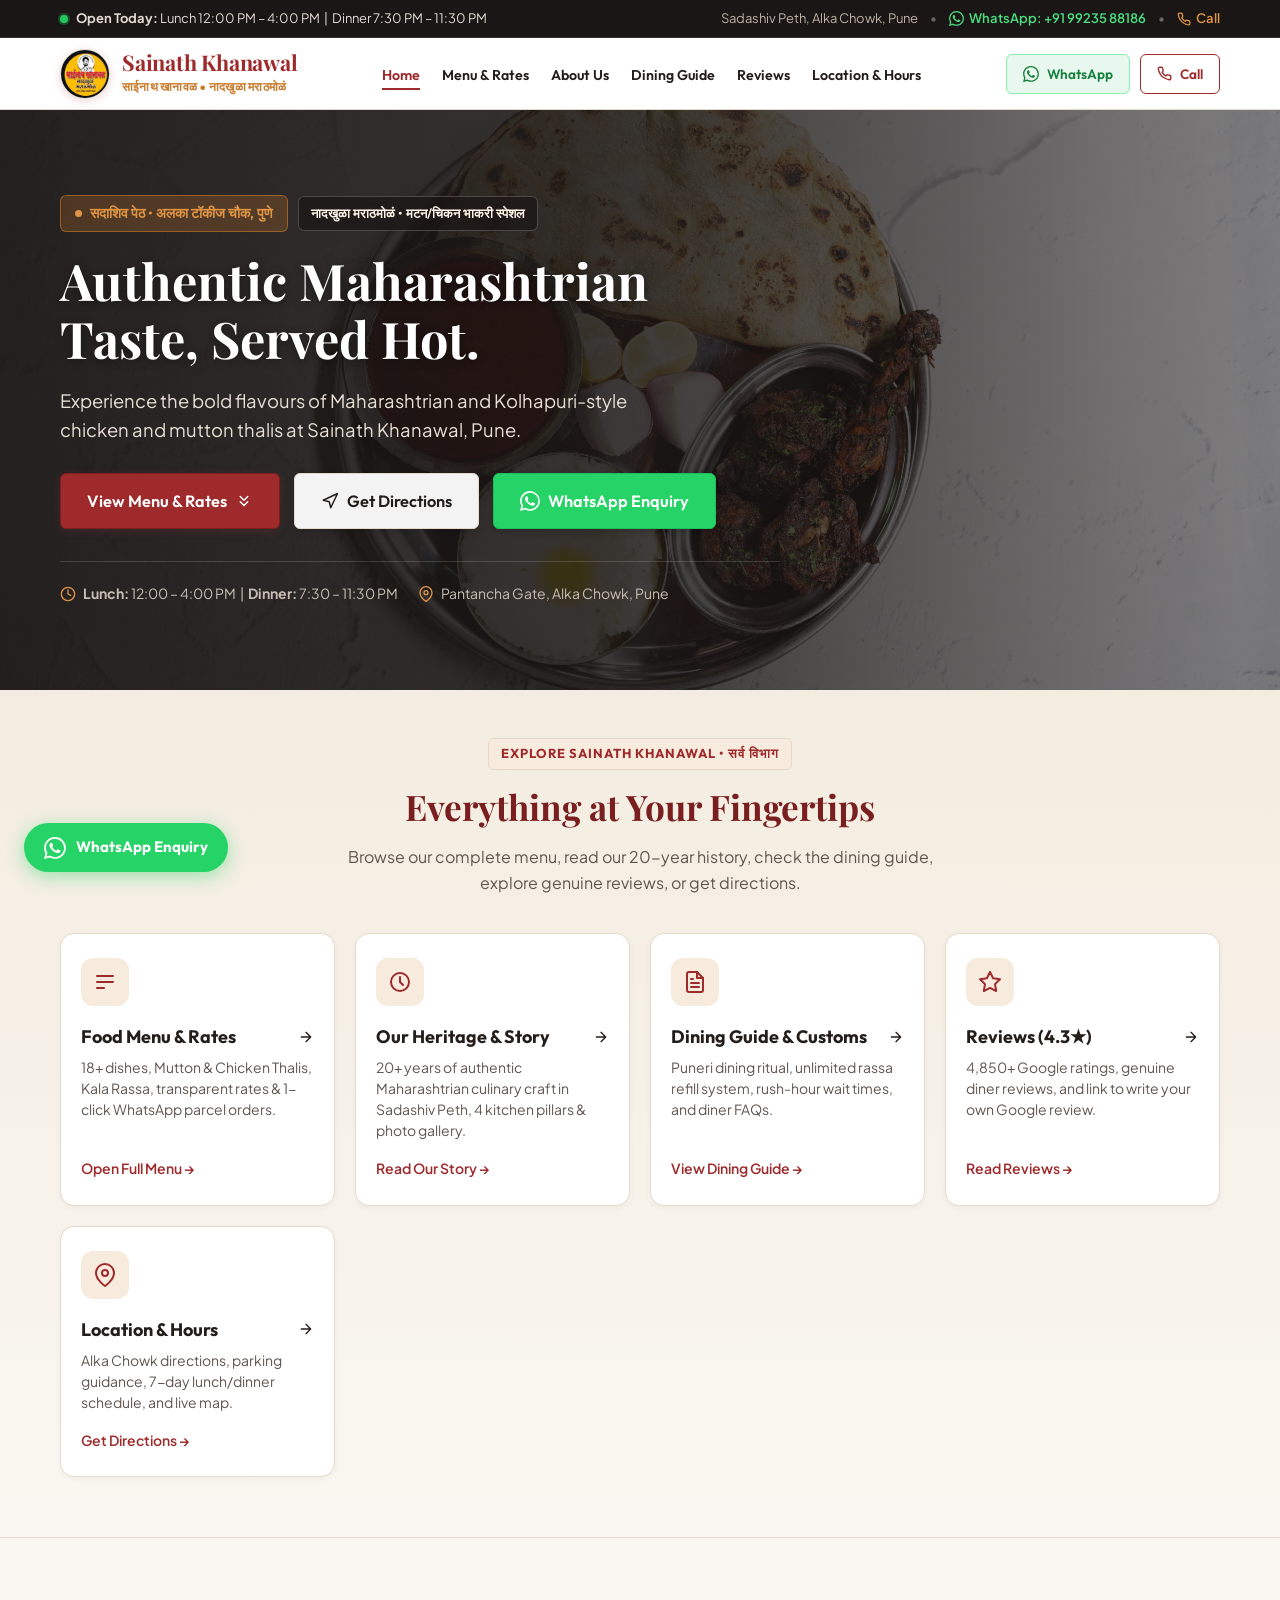
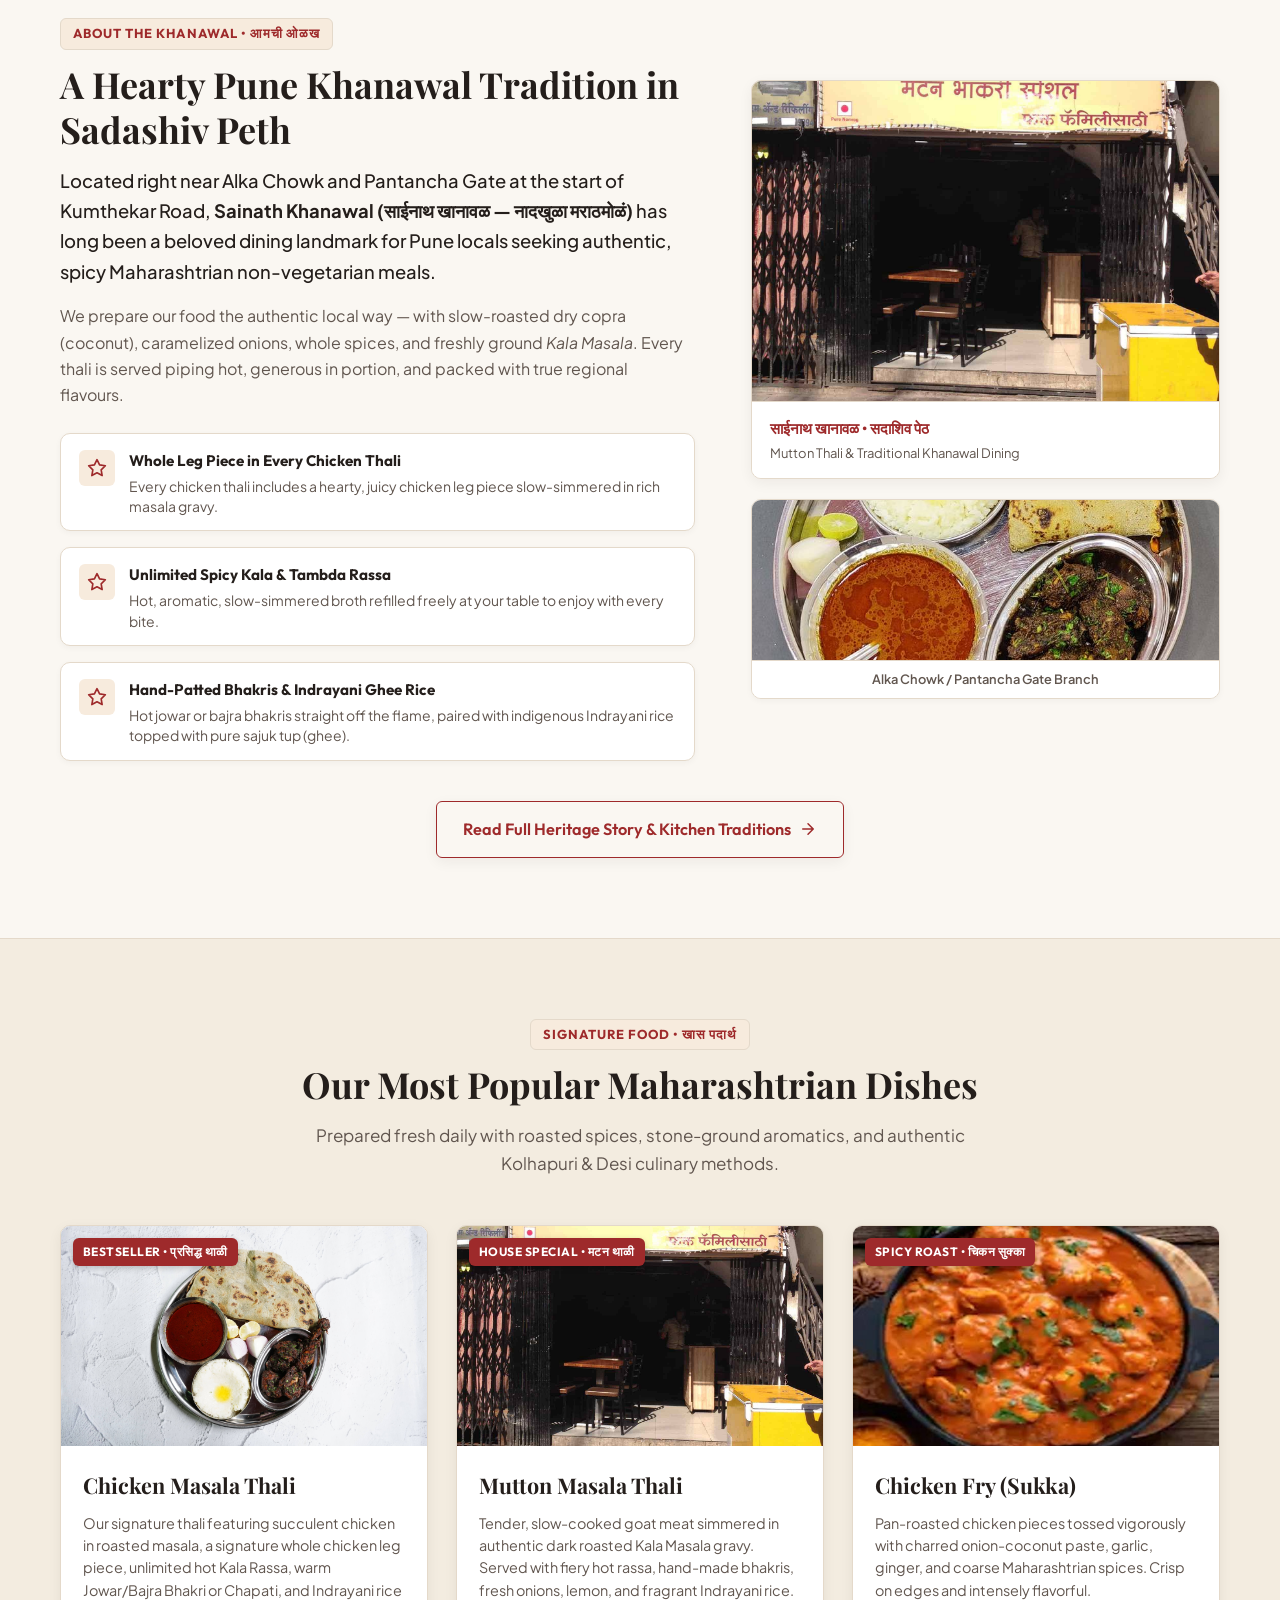
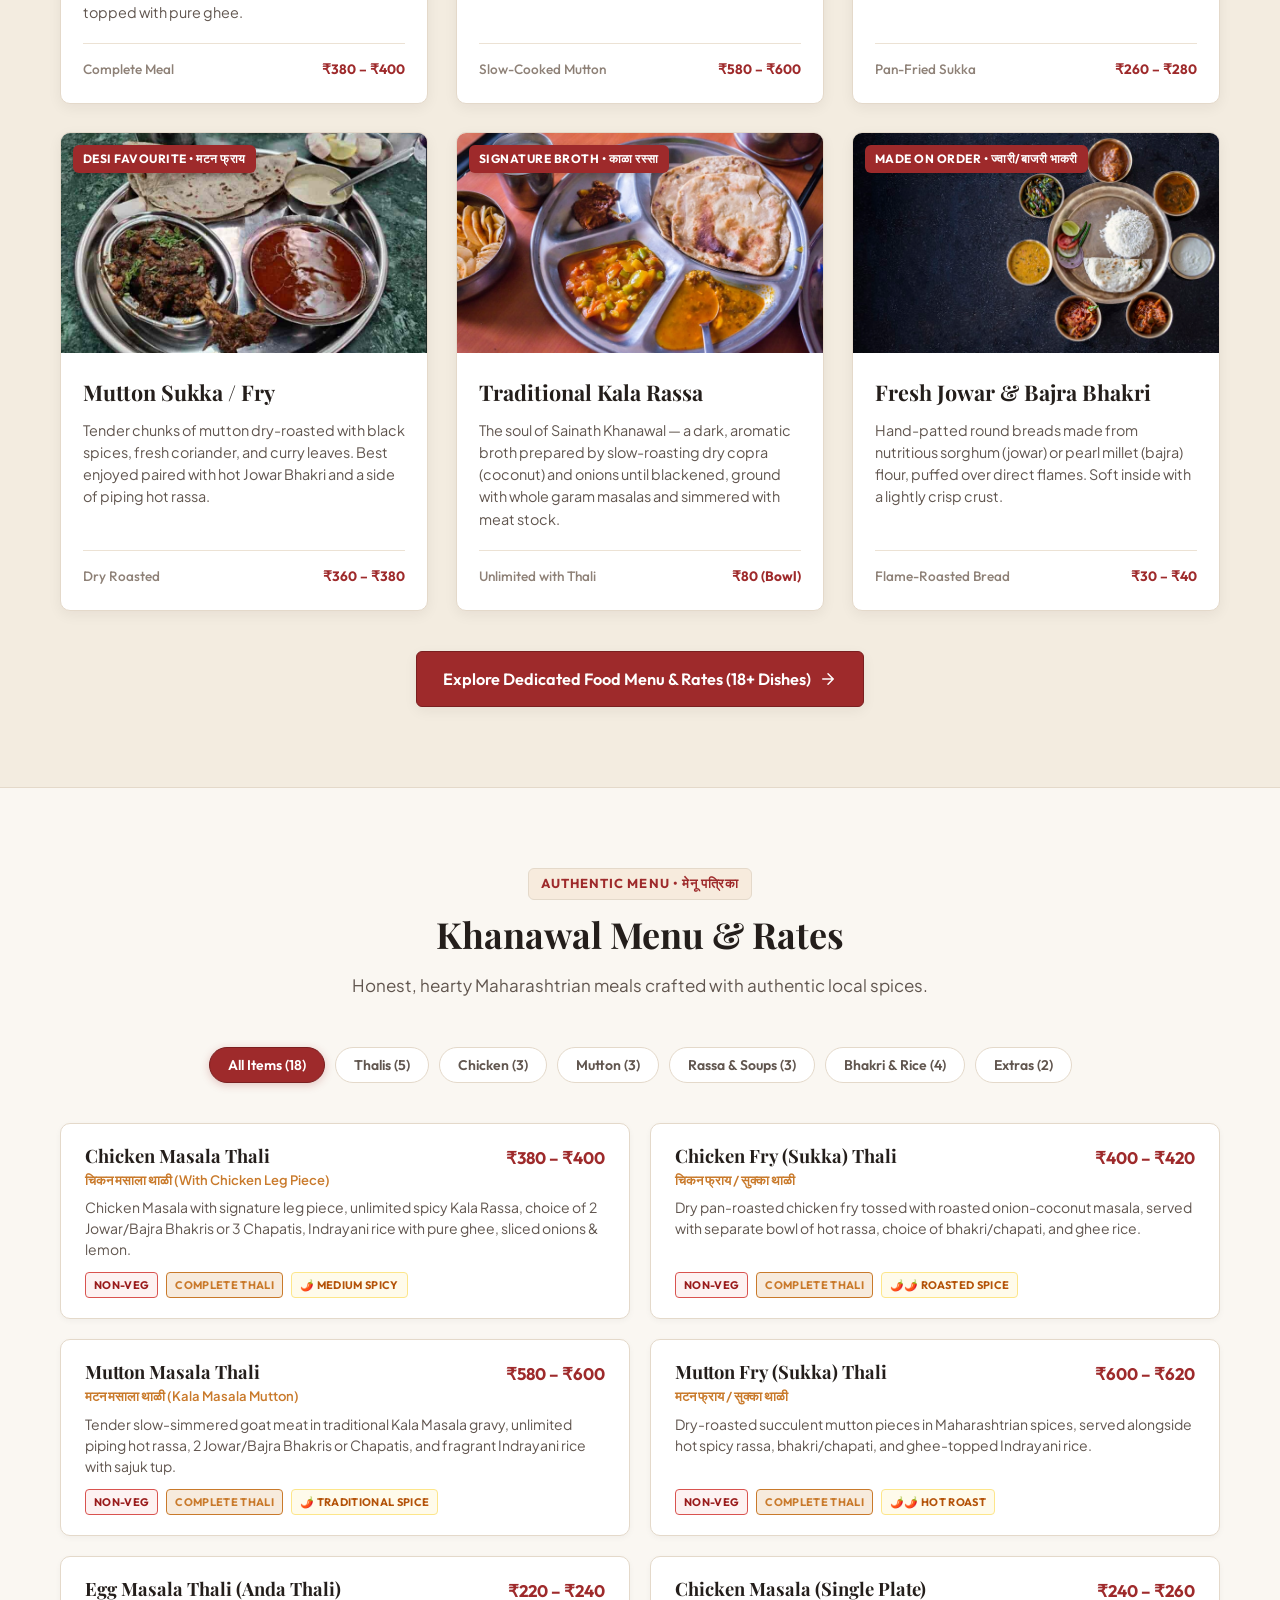
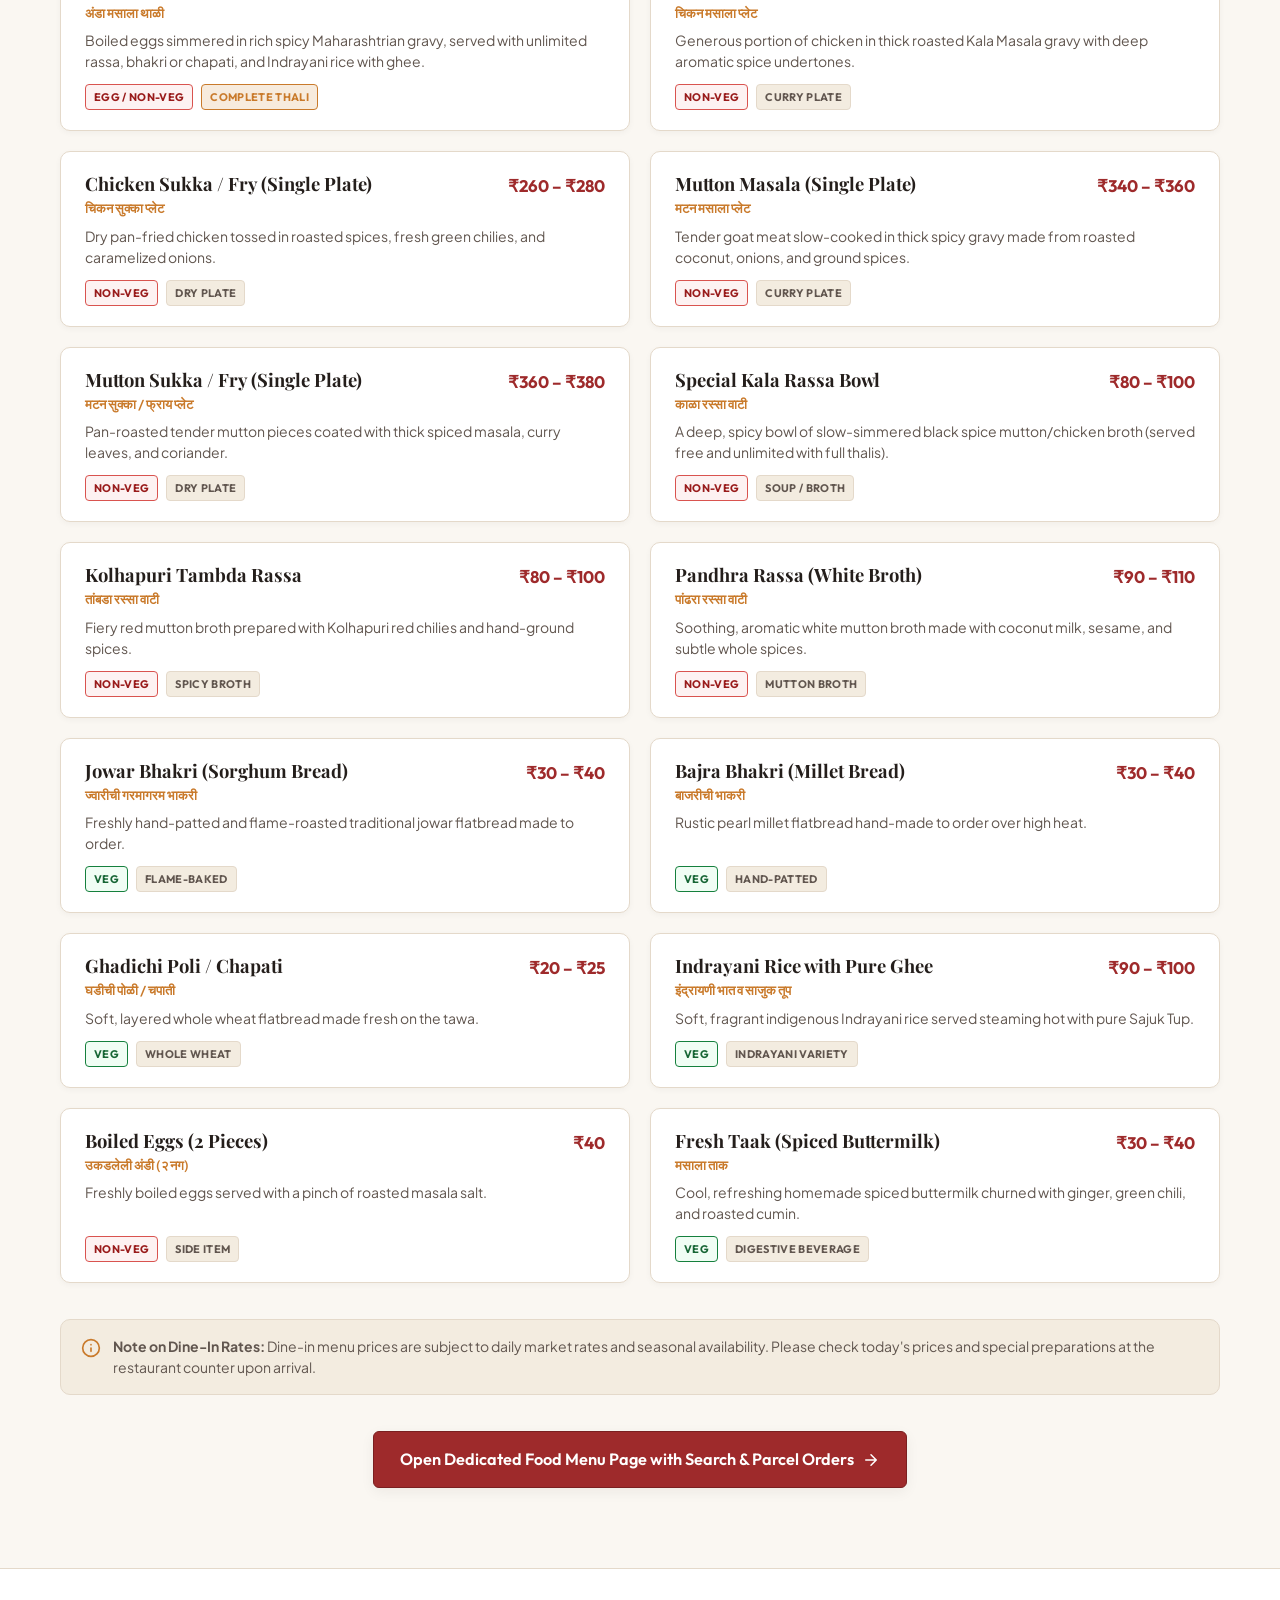
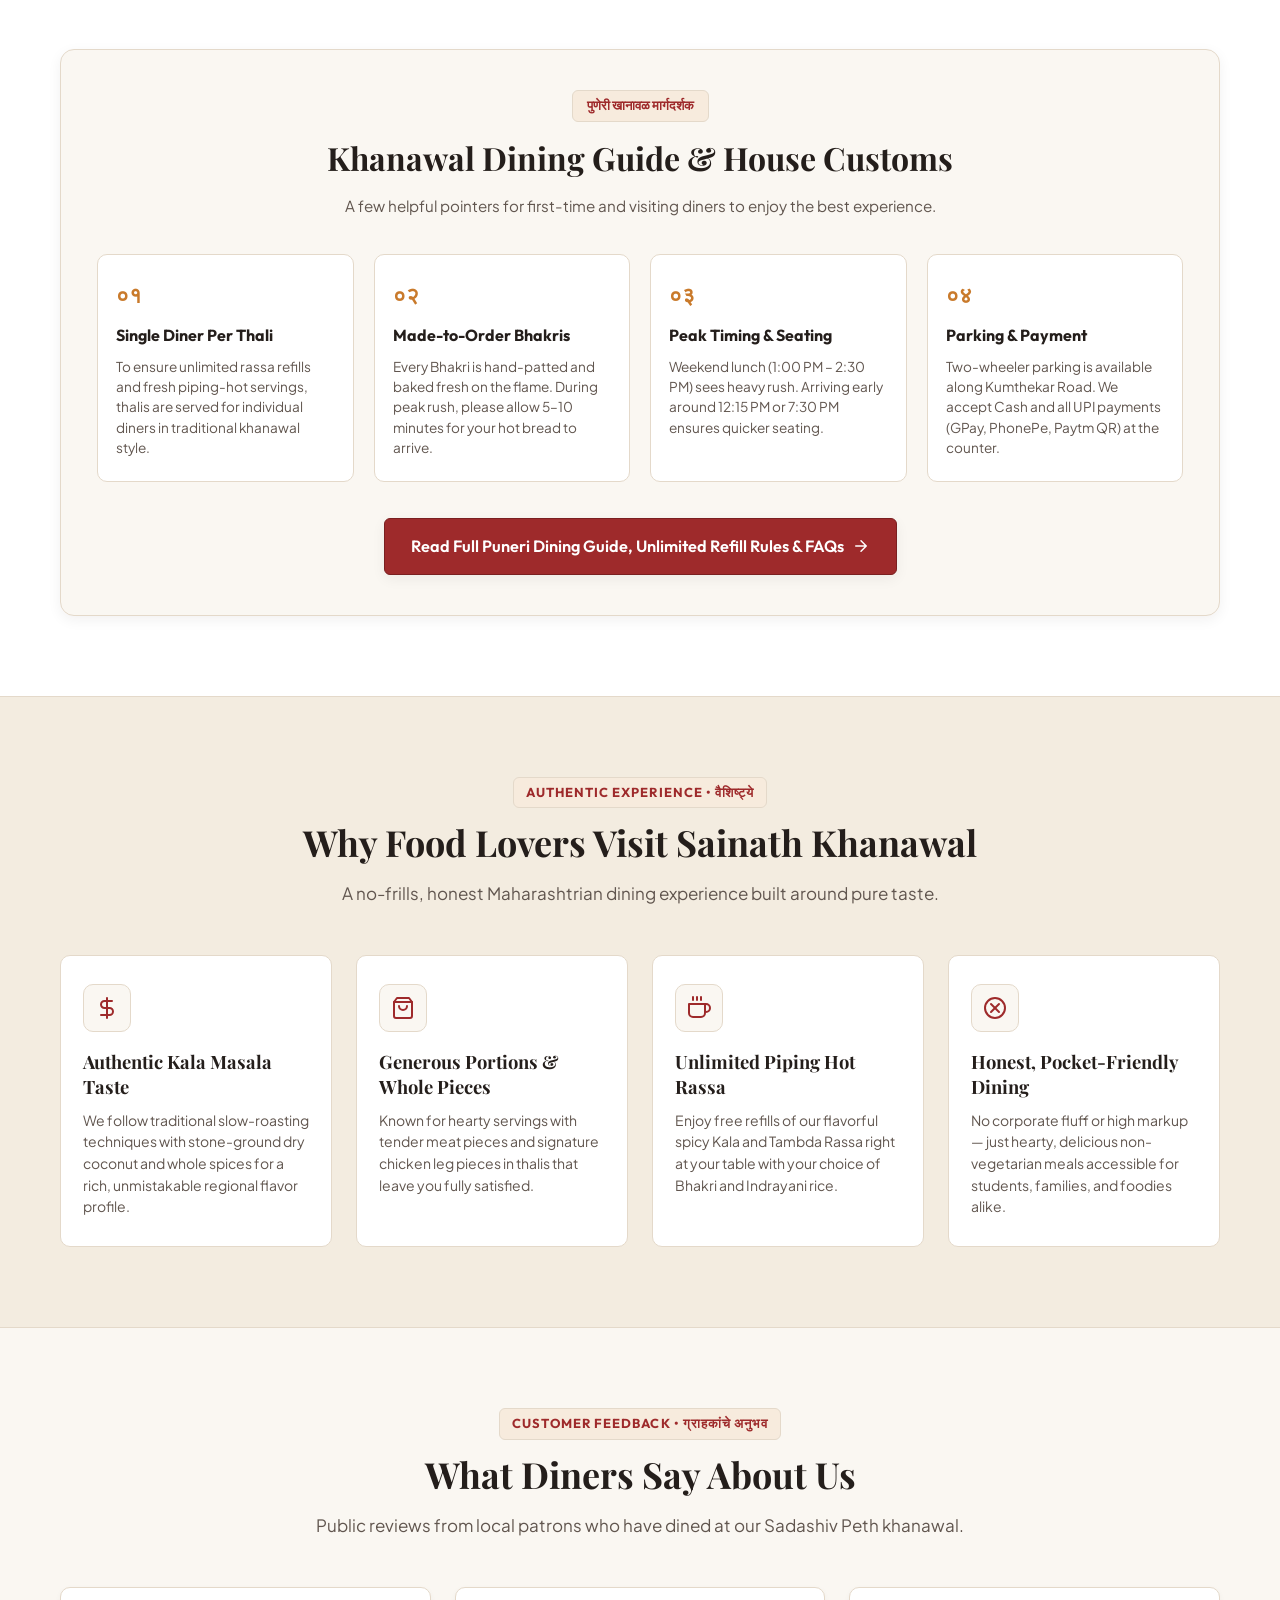
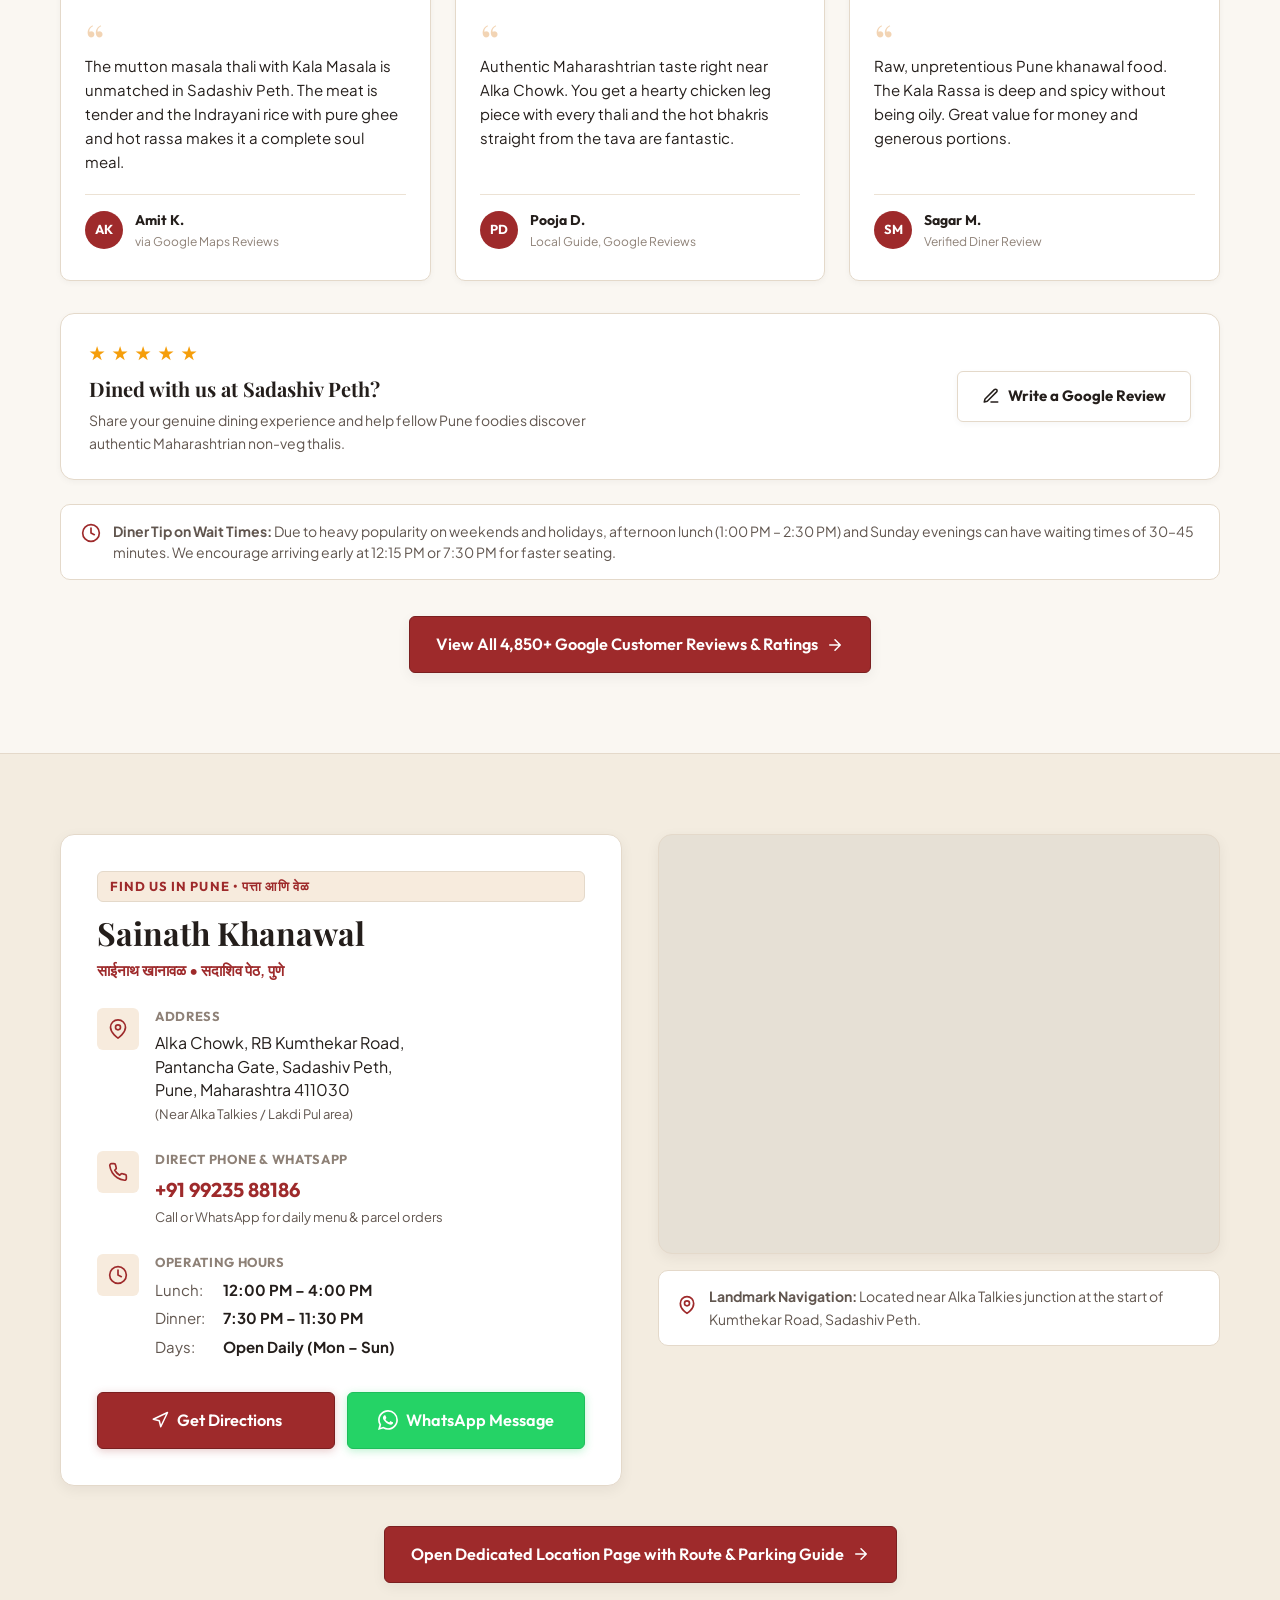
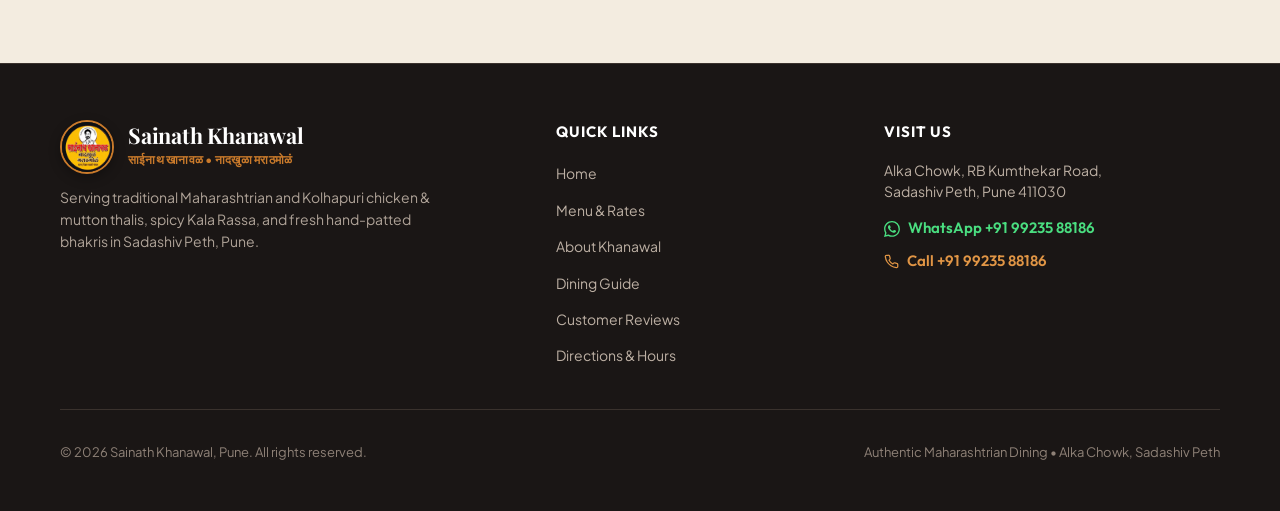
==== commit 6c4a4b90: "Link all pages with central portal hub, section deep-links, and cross-page navigation" ====
--- a/index.html
+++ b/index.html
@@ -270,7 +270,7 @@
   <!-- Primary Site Header -->
   <header class="site-header" id="siteHeader">
     <div class="container header-container">
-      <a href="#hero" class="brand-identity-lockup" aria-label="Sainath Khanawal Home">
+      <a href="index.html" class="brand-identity-lockup" aria-label="Sainath Khanawal Home">
         <img src="assets/images/sainath-khanawal-logo.png" alt="Sainath Khanawal Official Logo" class="brand-logo-circle" width="54" height="54">
         <div class="brand-text-block">
           <span class="brand-title">Sainath Khanawal</span>
@@ -403,6 +403,94 @@
     </div>
   </section>
 
+  <!-- EXPLORE ALL SECTIONS PORTAL HUB -->
+  <section class="portal-hub-section" id="explore-hub">
+    <div class="container">
+      <div class="portal-hub-header">
+        <span class="section-tag">Explore Sainath Khanawal • सर्व विभाग</span>
+        <h2>Everything at Your Fingertips</h2>
+        <p>Browse our complete menu, read our 20-year history, check the dining guide, explore genuine reviews, or get directions.</p>
+      </div>
+
+      <div class="portal-hub-grid">
+        <!-- Hub Card 1: Food Menu -->
+        <a href="menu.html" class="portal-hub-card">
+          <div class="portal-hub-icon-wrapper">
+            <svg width="24" height="24" viewBox="0 0 24 24" fill="none" stroke="currentColor" stroke-width="2" stroke-linecap="round" stroke-linejoin="round" aria-hidden="true"><path d="M4 6h16M4 12h16M4 18h7"/></svg>
+          </div>
+          <div>
+            <div class="portal-hub-title">
+              <span>Food Menu & Rates</span>
+              <svg width="16" height="16" viewBox="0 0 24 24" fill="none" stroke="currentColor" stroke-width="2" stroke-linecap="round" stroke-linejoin="round"><path d="M5 12h14M12 5l7 7-7 7"/></svg>
+            </div>
+            <p class="portal-hub-desc">18+ dishes, Mutton & Chicken Thalis, Kala Rassa, transparent rates & 1-click WhatsApp parcel orders.</p>
+          </div>
+          <span class="portal-hub-link-text">Open Full Menu &rarr;</span>
+        </a>
+
+        <!-- Hub Card 2: About Us -->
+        <a href="about.html" class="portal-hub-card">
+          <div class="portal-hub-icon-wrapper">
+            <svg width="24" height="24" viewBox="0 0 24 24" fill="none" stroke="currentColor" stroke-width="2" stroke-linecap="round" stroke-linejoin="round" aria-hidden="true"><path d="M12 21a9 9 0 1 0 0-18 9 9 0 0 0 0 18z"/><path d="M12 7v5l3 3"/></svg>
+          </div>
+          <div>
+            <div class="portal-hub-title">
+              <span>Our Heritage & Story</span>
+              <svg width="16" height="16" viewBox="0 0 24 24" fill="none" stroke="currentColor" stroke-width="2" stroke-linecap="round" stroke-linejoin="round"><path d="M5 12h14M12 5l7 7-7 7"/></svg>
+            </div>
+            <p class="portal-hub-desc">20+ years of authentic Maharashtrian culinary craft in Sadashiv Peth, 4 kitchen pillars & photo gallery.</p>
+          </div>
+          <span class="portal-hub-link-text">Read Our Story &rarr;</span>
+        </a>
+
+        <!-- Hub Card 3: Dining Guide -->
+        <a href="guide.html" class="portal-hub-card">
+          <div class="portal-hub-icon-wrapper">
+            <svg width="24" height="24" viewBox="0 0 24 24" fill="none" stroke="currentColor" stroke-width="2" stroke-linecap="round" stroke-linejoin="round" aria-hidden="true"><path d="M14 2H6a2 2 0 0 0-2 2v16a2 2 0 0 0 2 2h12a2 2 0 0 0 2-2V8z"/><polyline points="14 2 14 8 20 8"/><line x1="16" y1="13" x2="8" y2="13"/><line x1="16" y1="17" x2="8" y2="17"/><polyline points="10 9 9 9 8 9"/></svg>
+          </div>
+          <div>
+            <div class="portal-hub-title">
+              <span>Dining Guide & Customs</span>
+              <svg width="16" height="16" viewBox="0 0 24 24" fill="none" stroke="currentColor" stroke-width="2" stroke-linecap="round" stroke-linejoin="round"><path d="M5 12h14M12 5l7 7-7 7"/></svg>
+            </div>
+            <p class="portal-hub-desc">Puneri dining ritual, unlimited rassa refill system, rush-hour wait times, and diner FAQs.</p>
+          </div>
+          <span class="portal-hub-link-text">View Dining Guide &rarr;</span>
+        </a>
+
+        <!-- Hub Card 4: Reviews -->
+        <a href="reviews.html" class="portal-hub-card">
+          <div class="portal-hub-icon-wrapper">
+            <svg width="24" height="24" viewBox="0 0 24 24" fill="none" stroke="currentColor" stroke-width="2" stroke-linecap="round" stroke-linejoin="round" aria-hidden="true"><polygon points="12 2 15.09 8.26 22 9.27 17 14.14 18.18 21.02 12 17.77 5.82 21.02 7 14.14 2 9.27 8.91 8.26 12 2"/></svg>
+          </div>
+          <div>
+            <div class="portal-hub-title">
+              <span>Reviews (4.3★)</span>
+              <svg width="16" height="16" viewBox="0 0 24 24" fill="none" stroke="currentColor" stroke-width="2" stroke-linecap="round" stroke-linejoin="round"><path d="M5 12h14M12 5l7 7-7 7"/></svg>
+            </div>
+            <p class="portal-hub-desc">4,850+ Google ratings, genuine diner reviews, and link to write your own Google review.</p>
+          </div>
+          <span class="portal-hub-link-text">Read Reviews &rarr;</span>
+        </a>
+
+        <!-- Hub Card 5: Location & Timings -->
+        <a href="contact.html" class="portal-hub-card">
+          <div class="portal-hub-icon-wrapper">
+            <svg width="24" height="24" viewBox="0 0 24 24" fill="none" stroke="currentColor" stroke-width="2" stroke-linecap="round" stroke-linejoin="round" aria-hidden="true"><path d="M21 10c0 7-9 13-9 13s-9-6-9-13a9 9 0 0 1 18 0z"/><circle cx="12" cy="10" r="3"/></svg>
+          </div>
+          <div>
+            <div class="portal-hub-title">
+              <span>Location & Hours</span>
+              <svg width="16" height="16" viewBox="0 0 24 24" fill="none" stroke="currentColor" stroke-width="2" stroke-linecap="round" stroke-linejoin="round"><path d="M5 12h14M12 5l7 7-7 7"/></svg>
+            </div>
+            <p class="portal-hub-desc">Alka Chowk directions, parking guidance, 7-day lunch/dinner schedule, and live map.</p>
+          </div>
+          <span class="portal-hub-link-text">Get Directions &rarr;</span>
+        </a>
+      </div>
+    </div>
+  </section>
+
   <!-- ABOUT SECTION WITH OFFICIAL LOGO & DISH COLLAGE -->
   <section class="section about-section" id="about">
     <div class="container">
@@ -470,6 +558,13 @@
           </div>
         </div>
       </div>
+
+      <div class="section-cta-box">
+        <a href="about.html" class="btn btn-outline btn-lg">
+          <span>Read Full Heritage Story & Kitchen Traditions</span>
+          <svg width="18" height="18" viewBox="0 0 24 24" fill="none" stroke="currentColor" stroke-width="2" stroke-linecap="round" stroke-linejoin="round" aria-hidden="true"><path d="M5 12h14M12 5l7 7-7 7"/></svg>
+        </a>
+      </div>
     </div>
   </section>
 
@@ -590,6 +685,13 @@
             </div>
           </div>
         </article>
+      </div>
+
+      <div class="section-cta-box">
+        <a href="menu.html" class="btn btn-primary btn-lg">
+          <span>Explore Dedicated Food Menu & Rates (18+ Dishes)</span>
+          <svg width="18" height="18" viewBox="0 0 24 24" fill="none" stroke="currentColor" stroke-width="2" stroke-linecap="round" stroke-linejoin="round" aria-hidden="true"><path d="M5 12h14M12 5l7 7-7 7"/></svg>
+        </a>
       </div>
     </div>
   </section>
@@ -920,6 +1022,13 @@
           </div>
         </div>
       </div>
+
+      <div class="section-cta-box" style="margin-top: 36px;">
+        <a href="menu.html" class="btn btn-primary btn-lg">
+          <span>Open Dedicated Food Menu Page with Search & Parcel Orders</span>
+          <svg width="18" height="18" viewBox="0 0 24 24" fill="none" stroke="currentColor" stroke-width="2" stroke-linecap="round" stroke-linejoin="round" aria-hidden="true"><path d="M5 12h14M12 5l7 7-7 7"/></svg>
+        </a>
+      </div>
     </div>
   </section>
 
@@ -957,6 +1066,13 @@
             <h3 class="guide-card-heading">Parking & Payment</h3>
             <p class="guide-card-text">Two-wheeler parking is available along Kumthekar Road. We accept Cash and all UPI payments (GPay, PhonePe, Paytm QR) at the counter.</p>
           </div>
+        </div>
+
+        <div class="section-cta-box" style="margin-top: 36px;">
+          <a href="guide.html" class="btn btn-primary btn-lg">
+            <span>Read Full Puneri Dining Guide, Unlimited Refill Rules & FAQs</span>
+            <svg width="18" height="18" viewBox="0 0 24 24" fill="none" stroke="currentColor" stroke-width="2" stroke-linecap="round" stroke-linejoin="round" aria-hidden="true"><path d="M5 12h14M12 5l7 7-7 7"/></svg>
+          </a>
         </div>
       </div>
     </div>
@@ -1088,6 +1204,13 @@
           <svg width="20" height="20" viewBox="0 0 24 24" fill="none" stroke="currentColor" stroke-width="2" stroke-linecap="round" stroke-linejoin="round" aria-hidden="true"><circle cx="12" cy="12" r="10"></circle><polyline points="12 6 12 12 16 14"></polyline></svg>
           <p><strong>Diner Tip on Wait Times:</strong> Due to heavy popularity on weekends and holidays, afternoon lunch (1:00 PM – 2:30 PM) and Sunday evenings can have waiting times of 30–45 minutes. We encourage arriving early at 12:15 PM or 7:30 PM for faster seating.</p>
         </div>
+      </div>
+
+      <div class="section-cta-box" style="margin-top: 36px;">
+        <a href="reviews.html" class="btn btn-primary btn-lg">
+          <span>View All 4,850+ Google Customer Reviews & Ratings</span>
+          <svg width="18" height="18" viewBox="0 0 24 24" fill="none" stroke="currentColor" stroke-width="2" stroke-linecap="round" stroke-linejoin="round" aria-hidden="true"><path d="M5 12h14M12 5l7 7-7 7"/></svg>
+        </a>
       </div>
     </div>
   </section>
@@ -1187,6 +1310,13 @@
           </div>
         </div>
 
+      </div>
+
+      <div class="section-cta-box" style="margin-top: 40px;">
+        <a href="contact.html" class="btn btn-primary btn-lg">
+          <span>Open Dedicated Location Page with Route & Parking Guide</span>
+          <svg width="18" height="18" viewBox="0 0 24 24" fill="none" stroke="currentColor" stroke-width="2" stroke-linecap="round" stroke-linejoin="round" aria-hidden="true"><path d="M5 12h14M12 5l7 7-7 7"/></svg>
+        </a>
       </div>
     </div>
   </section>
--- a/css/style.css
+++ b/css/style.css
@@ -2205,3 +2205,261 @@
   margin-top: 24px;
 }
 
+/* ==========================================================================
+   PORTAL HUB & CROSS-PAGE LINKING STYLES
+   Links all dedicated pages and sections together seamlessly
+   ========================================================================== */
+.portal-hub-section {
+  background: linear-gradient(180deg, var(--color-bg-subtle) 0%, var(--color-bg-main) 100%);
+  padding: 48px 0 60px;
+  border-bottom: 1px solid var(--color-border);
+}
+
+.portal-hub-header {
+  text-align: center;
+  margin-bottom: 36px;
+}
+
+.portal-hub-header .section-tag {
+  display: inline-block;
+  margin-bottom: 8px;
+}
+
+.portal-hub-header h2 {
+  font-family: var(--font-serif);
+  font-size: clamp(1.6rem, 3vw, 2.2rem);
+  color: var(--color-primary-dark);
+  margin-bottom: 8px;
+}
+
+.portal-hub-header p {
+  color: var(--color-text-muted);
+  font-size: 1rem;
+  max-width: 600px;
+  margin: 0 auto;
+}
+
+.portal-hub-grid {
+  display: grid;
+  grid-template-columns: repeat(auto-fit, minmax(220px, 1fr));
+  gap: 20px;
+}
+
+.portal-hub-card {
+  background-color: var(--color-bg-surface);
+  border: 1px solid var(--color-border);
+  border-radius: var(--border-radius-lg);
+  padding: 24px 20px;
+  text-decoration: none;
+  color: inherit;
+  display: flex;
+  flex-direction: column;
+  justify-content: space-between;
+  box-shadow: var(--shadow-subtle);
+  transition: transform var(--transition-fast), box-shadow var(--transition-fast), border-color var(--transition-fast);
+  position: relative;
+  overflow: hidden;
+}
+
+.portal-hub-card::before {
+  content: '';
+  position: absolute;
+  top: 0;
+  left: 0;
+  right: 0;
+  height: 4px;
+  background: linear-gradient(90deg, var(--color-primary), var(--color-accent));
+  opacity: 0;
+  transition: opacity var(--transition-fast);
+}
+
+.portal-hub-card:hover {
+  transform: translateY(-4px);
+  box-shadow: var(--shadow-hover);
+  border-color: var(--color-accent);
+  color: inherit;
+}
+
+.portal-hub-card:hover::before {
+  opacity: 1;
+}
+
+.portal-hub-icon-wrapper {
+  width: 48px;
+  height: 48px;
+  border-radius: 12px;
+  background-color: var(--color-accent-subtle);
+  color: var(--color-primary);
+  display: flex;
+  align-items: center;
+  justify-content: center;
+  margin-bottom: 16px;
+  transition: background-color var(--transition-fast), color var(--transition-fast);
+}
+
+.portal-hub-card:hover .portal-hub-icon-wrapper {
+  background-color: var(--color-primary);
+  color: #FFFFFF;
+}
+
+.portal-hub-title {
+  font-family: var(--font-heading);
+  font-size: 1.125rem;
+  font-weight: 700;
+  color: var(--color-text-main);
+  margin-bottom: 6px;
+  display: flex;
+  align-items: center;
+  justify-content: space-between;
+}
+
+.portal-hub-card:hover .portal-hub-title {
+  color: var(--color-primary);
+}
+
+.portal-hub-desc {
+  font-size: 0.875rem;
+  color: var(--color-text-muted);
+  line-height: 1.5;
+  margin-bottom: 16px;
+}
+
+.portal-hub-link-text {
+  font-size: 0.875rem;
+  font-weight: 600;
+  color: var(--color-primary);
+  display: inline-flex;
+  align-items: center;
+  gap: 6px;
+  margin-top: auto;
+  transition: gap var(--transition-fast);
+}
+
+.portal-hub-card:hover .portal-hub-link-text {
+  gap: 10px;
+  color: var(--color-primary-dark);
+}
+
+/* Section Deep-Dive CTA Box (Inside Home Page Sections) */
+.section-cta-box {
+  margin-top: 40px;
+  text-align: center;
+}
+
+.section-cta-box .btn {
+  box-shadow: var(--shadow-card);
+}
+
+/* Subpage Bottom Cross-Links Section */
+.page-cross-links-section {
+  background-color: var(--color-bg-subtle);
+  padding: 60px 0;
+  border-top: 1px solid var(--color-border);
+  margin-top: 40px;
+}
+
+.page-cross-links-header {
+  text-align: center;
+  margin-bottom: 32px;
+}
+
+.page-cross-links-header h3 {
+  font-family: var(--font-serif);
+  font-size: 1.6rem;
+  color: var(--color-primary-dark);
+  margin-bottom: 6px;
+}
+
+.page-cross-links-header p {
+  font-size: 0.9375rem;
+  color: var(--color-text-muted);
+}
+
+.cross-links-grid {
+  display: grid;
+  grid-template-columns: repeat(auto-fit, minmax(240px, 1fr));
+  gap: 18px;
+}
+
+.cross-link-card {
+  background-color: #FFFFFF;
+  border: 1px solid var(--color-border);
+  border-radius: var(--border-radius-md);
+  padding: 20px 18px;
+  text-decoration: none;
+  color: inherit;
+  display: flex;
+  align-items: center;
+  gap: 16px;
+  box-shadow: var(--shadow-subtle);
+  transition: transform var(--transition-fast), box-shadow var(--transition-fast), border-color var(--transition-fast);
+}
+
+.cross-link-card:hover {
+  transform: translateY(-3px);
+  box-shadow: var(--shadow-card);
+  border-color: var(--color-primary);
+  color: inherit;
+}
+
+.cross-link-icon {
+  width: 44px;
+  height: 44px;
+  border-radius: 10px;
+  background-color: var(--color-accent-subtle);
+  color: var(--color-primary);
+  display: flex;
+  align-items: center;
+  justify-content: center;
+  flex-shrink: 0;
+  transition: background-color var(--transition-fast), color var(--transition-fast);
+}
+
+.cross-link-card:hover .cross-link-icon {
+  background-color: var(--color-primary);
+  color: #FFFFFF;
+}
+
+.cross-link-content {
+  flex-grow: 1;
+}
+
+.cross-link-title {
+  font-weight: 700;
+  font-size: 0.95rem;
+  color: var(--color-text-main);
+  margin-bottom: 2px;
+}
+
+.cross-link-card:hover .cross-link-title {
+  color: var(--color-primary);
+}
+
+.cross-link-subtext {
+  font-size: 0.8125rem;
+  color: var(--color-text-muted);
+  line-height: 1.35;
+}
+
+.cross-link-arrow {
+  color: var(--color-accent);
+  font-size: 1.1rem;
+  flex-shrink: 0;
+  transition: transform var(--transition-fast);
+}
+
+.cross-link-card:hover .cross-link-arrow {
+  transform: translateX(4px);
+  color: var(--color-primary);
+}
+
+@media (max-width: 640px) {
+  .portal-hub-grid {
+    grid-template-columns: 1fr;
+  }
+  .cross-links-grid {
+    grid-template-columns: 1fr;
+  }
+}
+
+
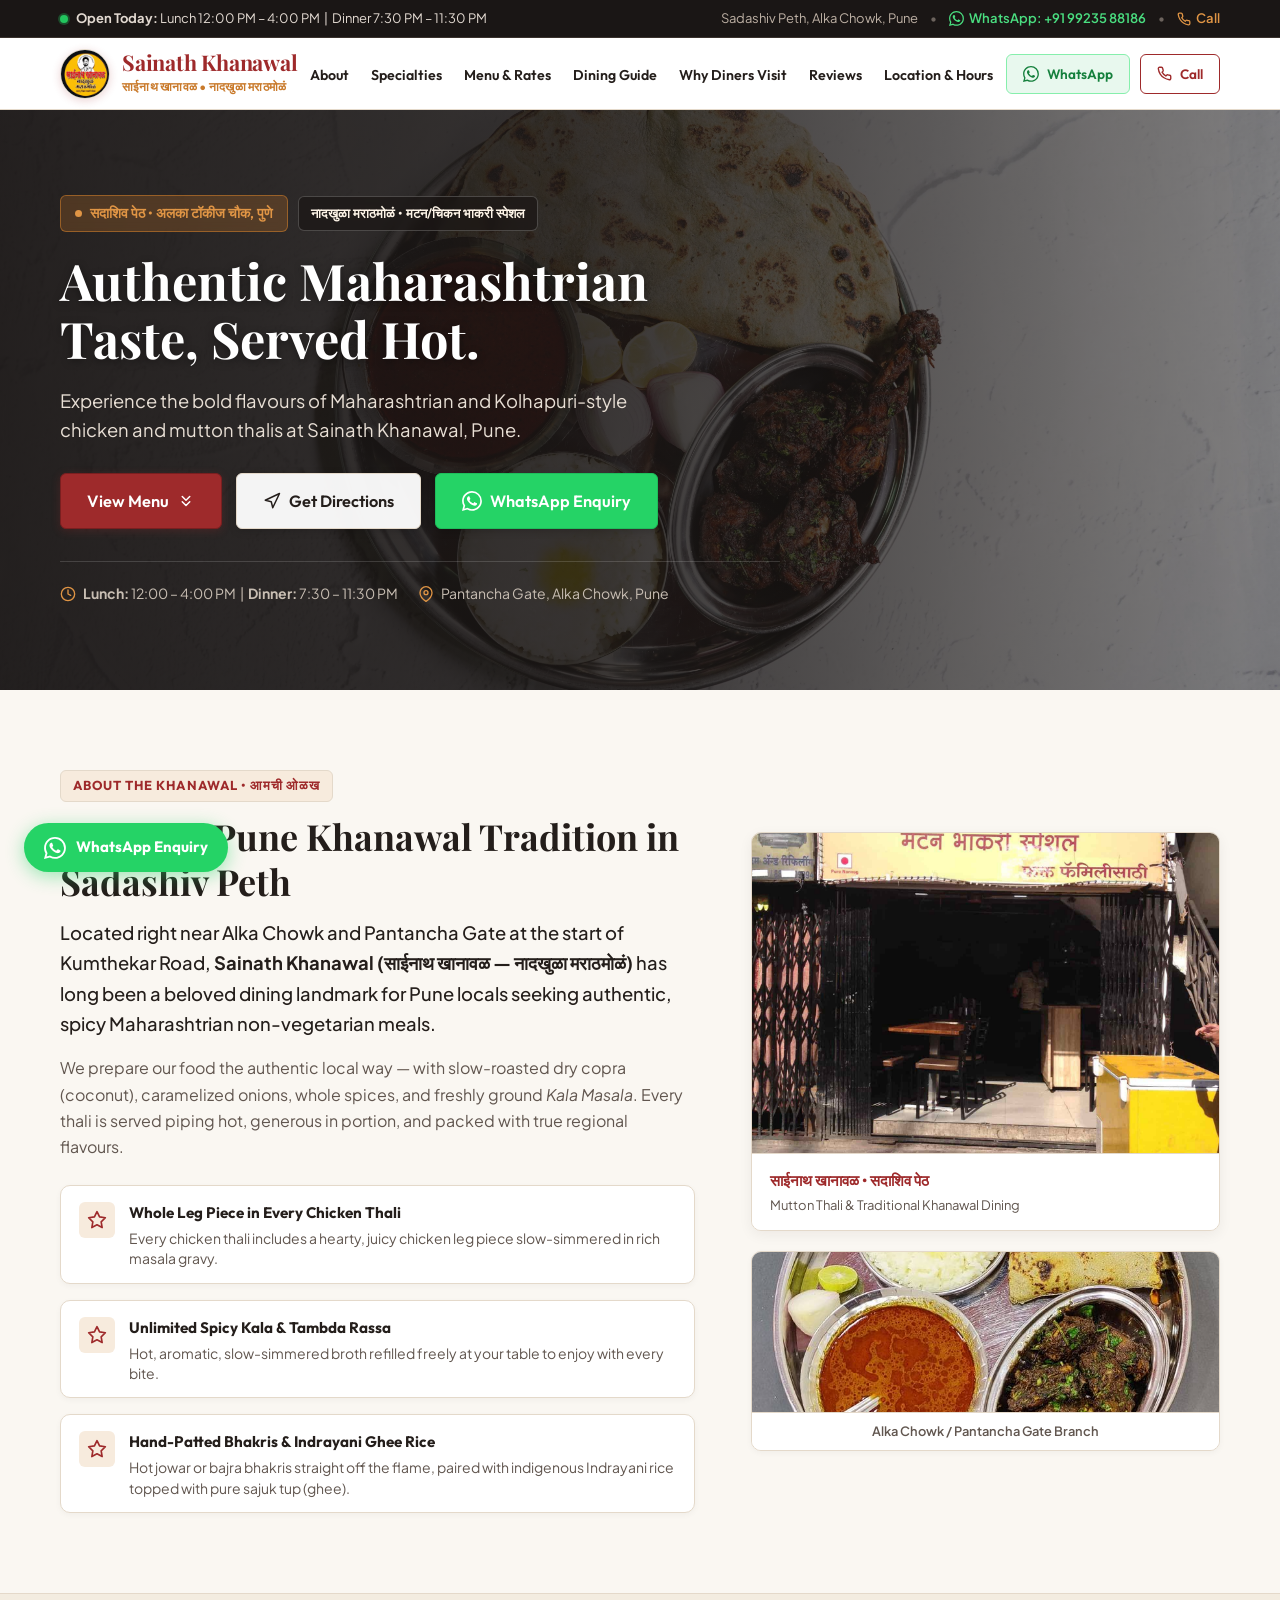
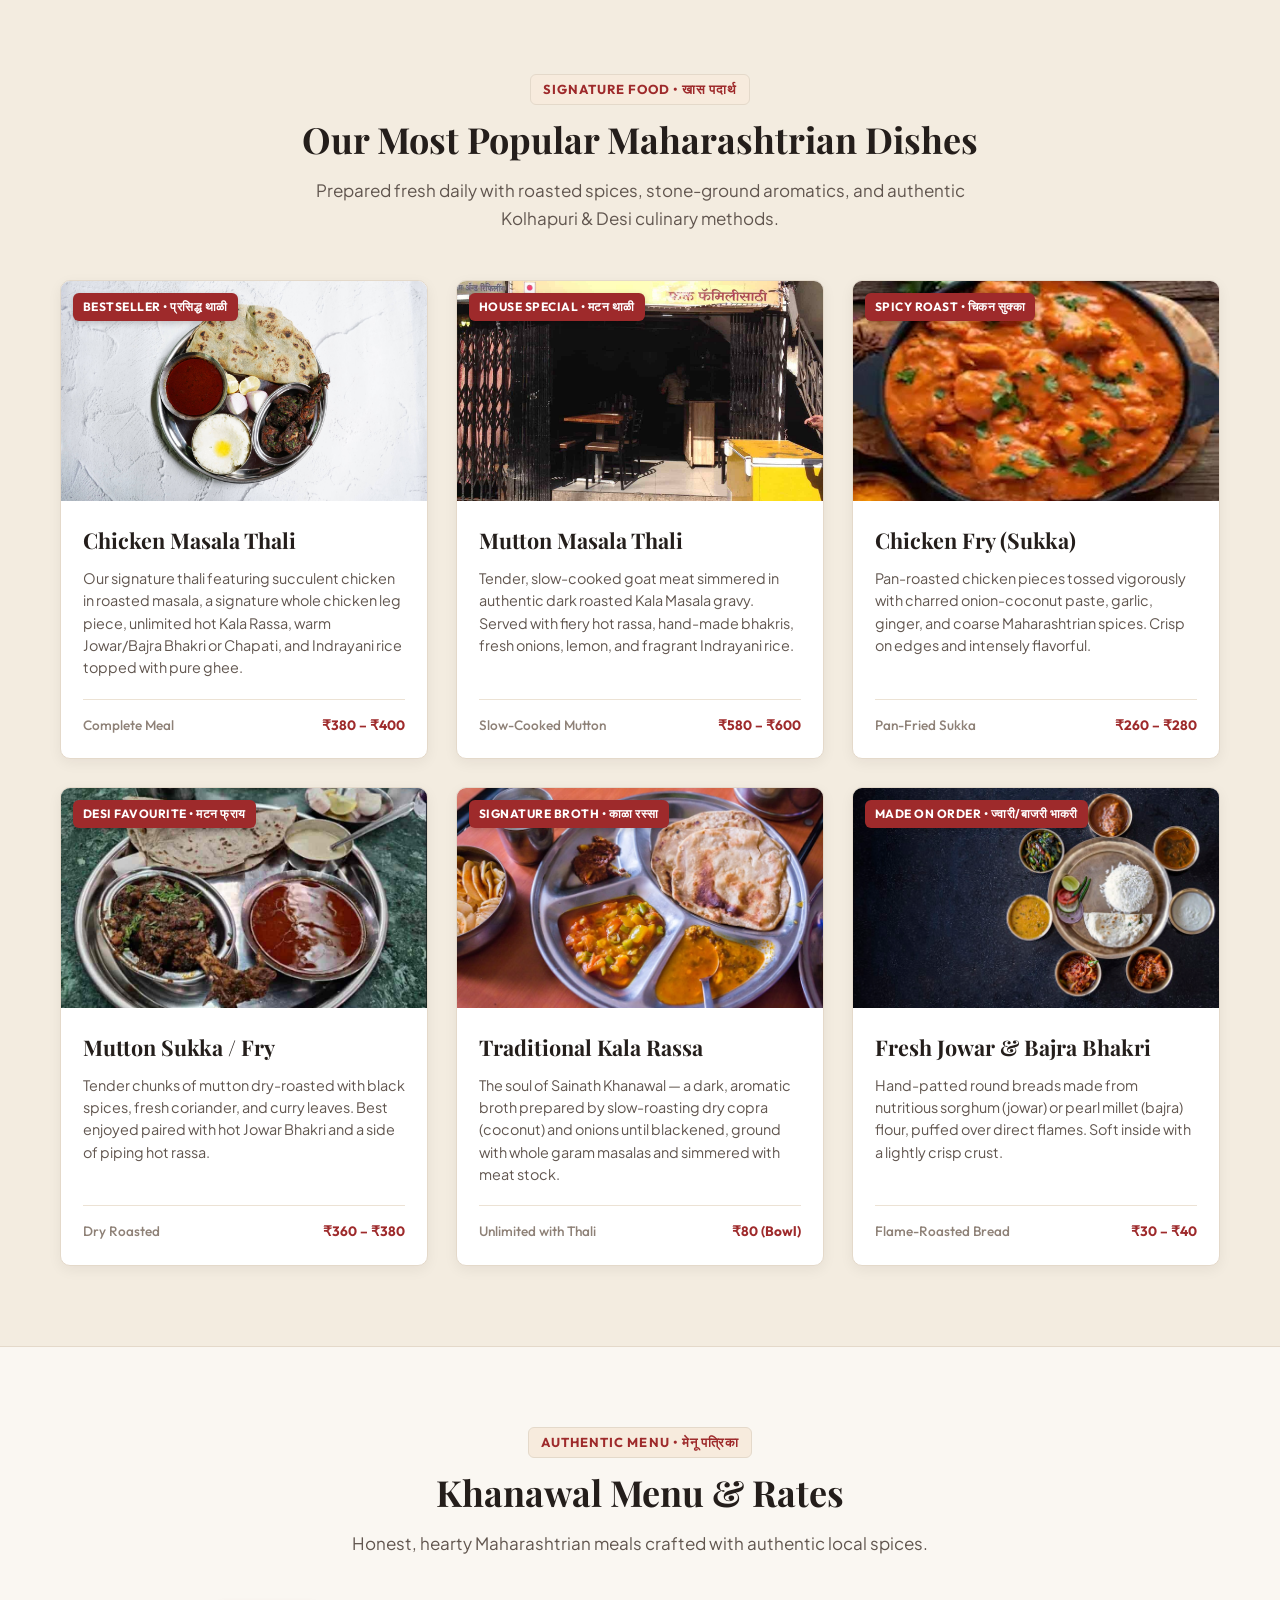
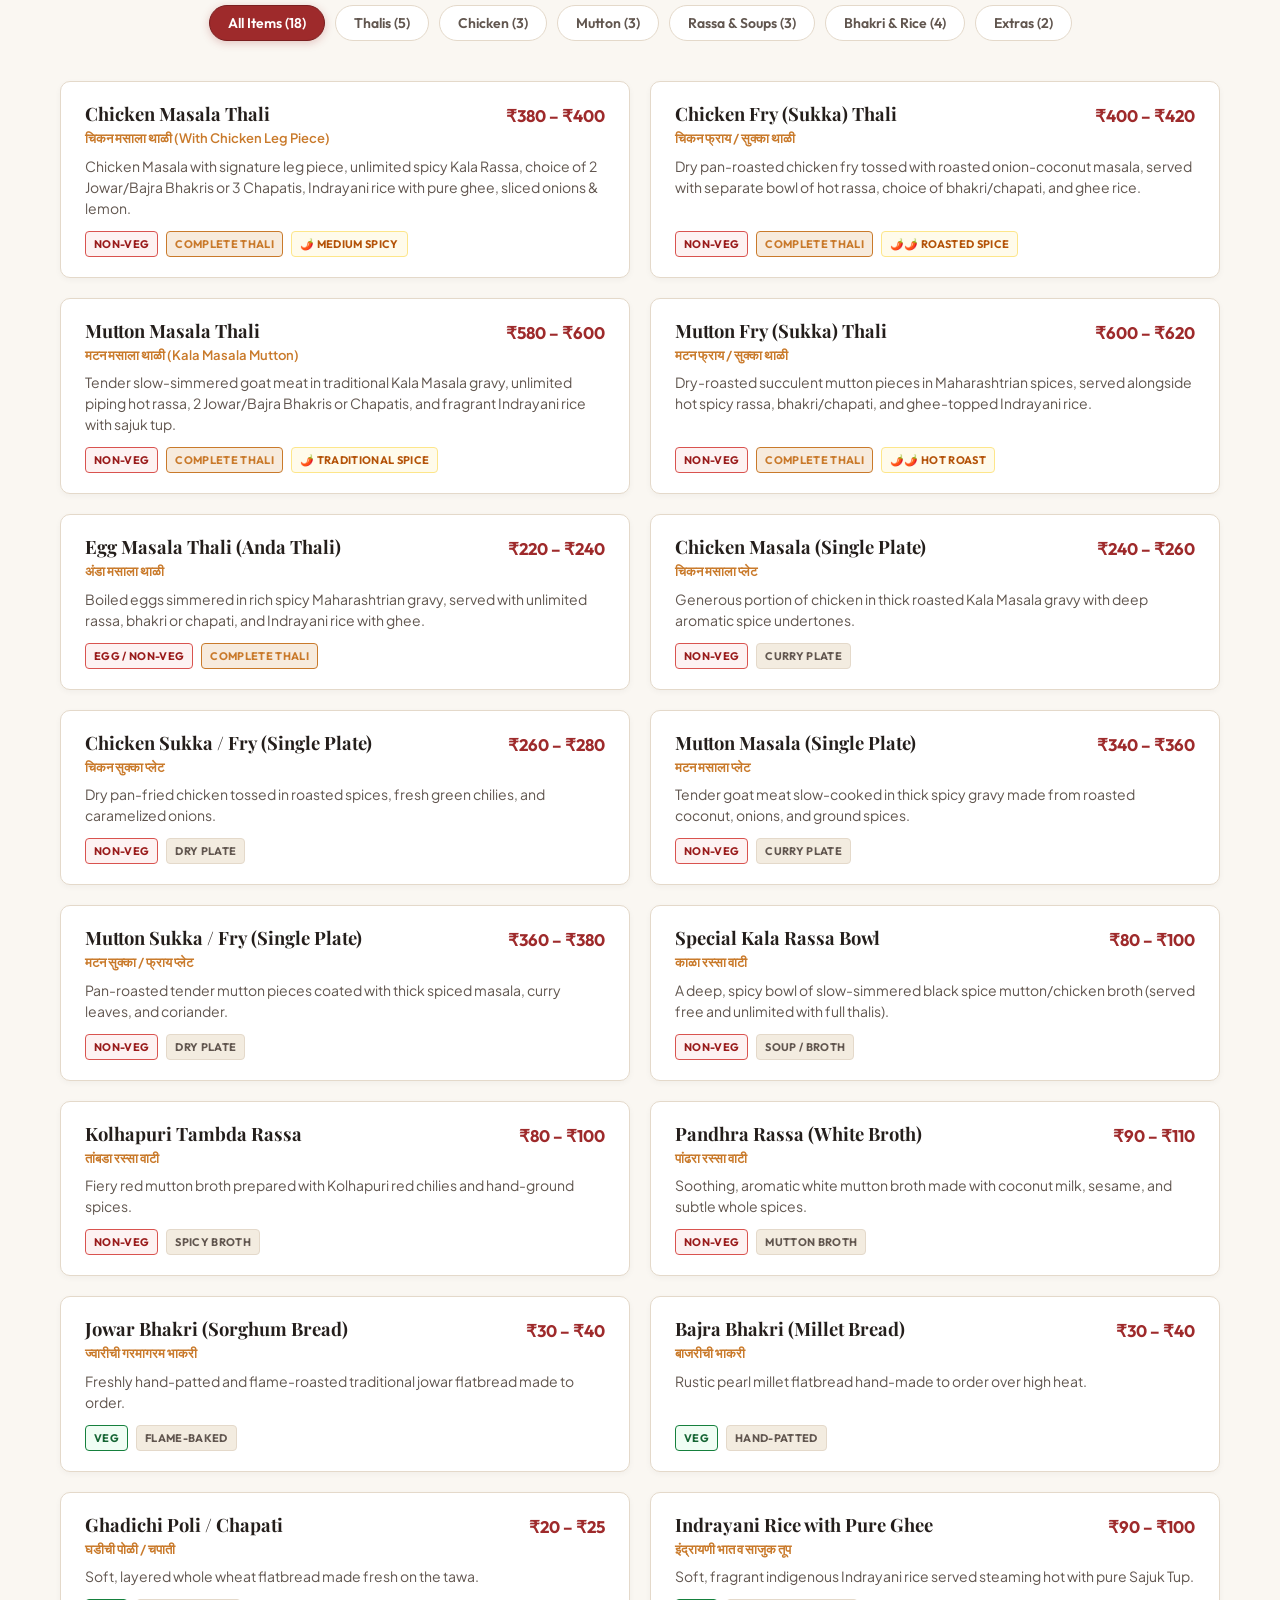
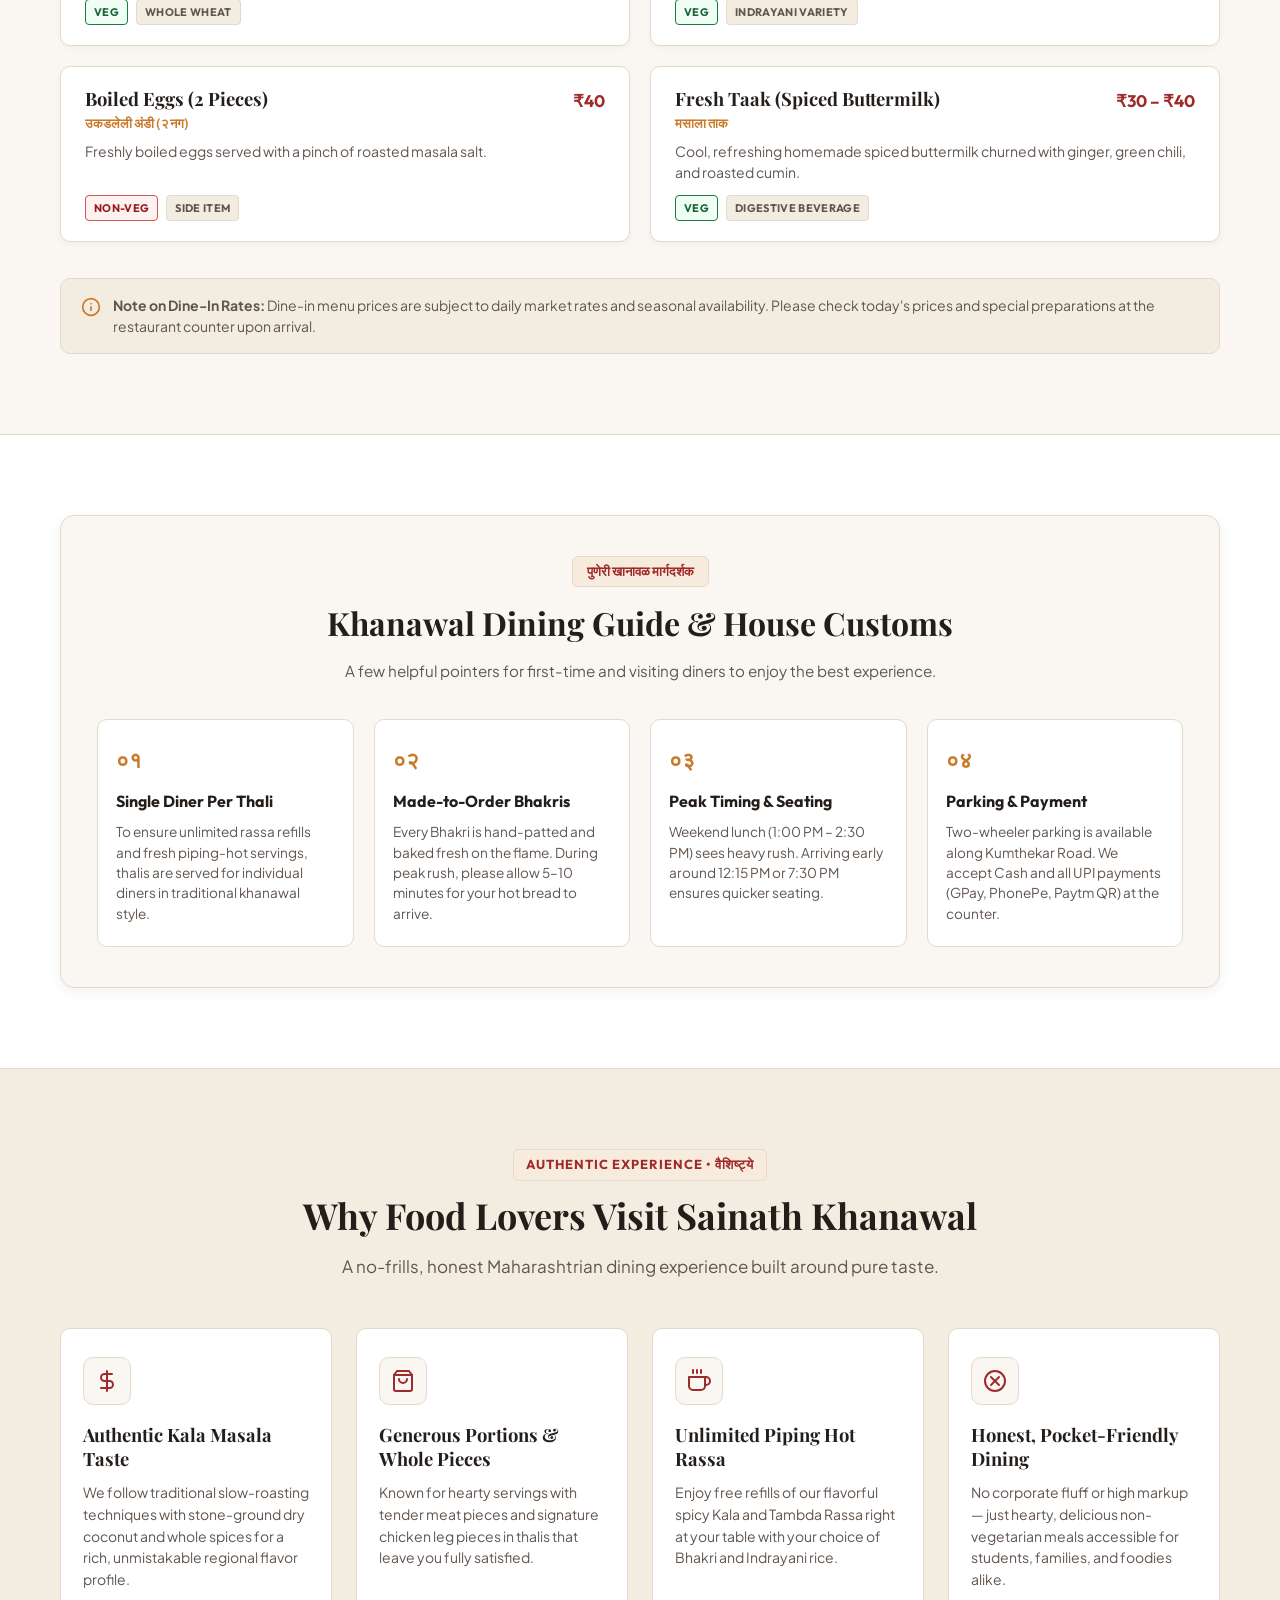
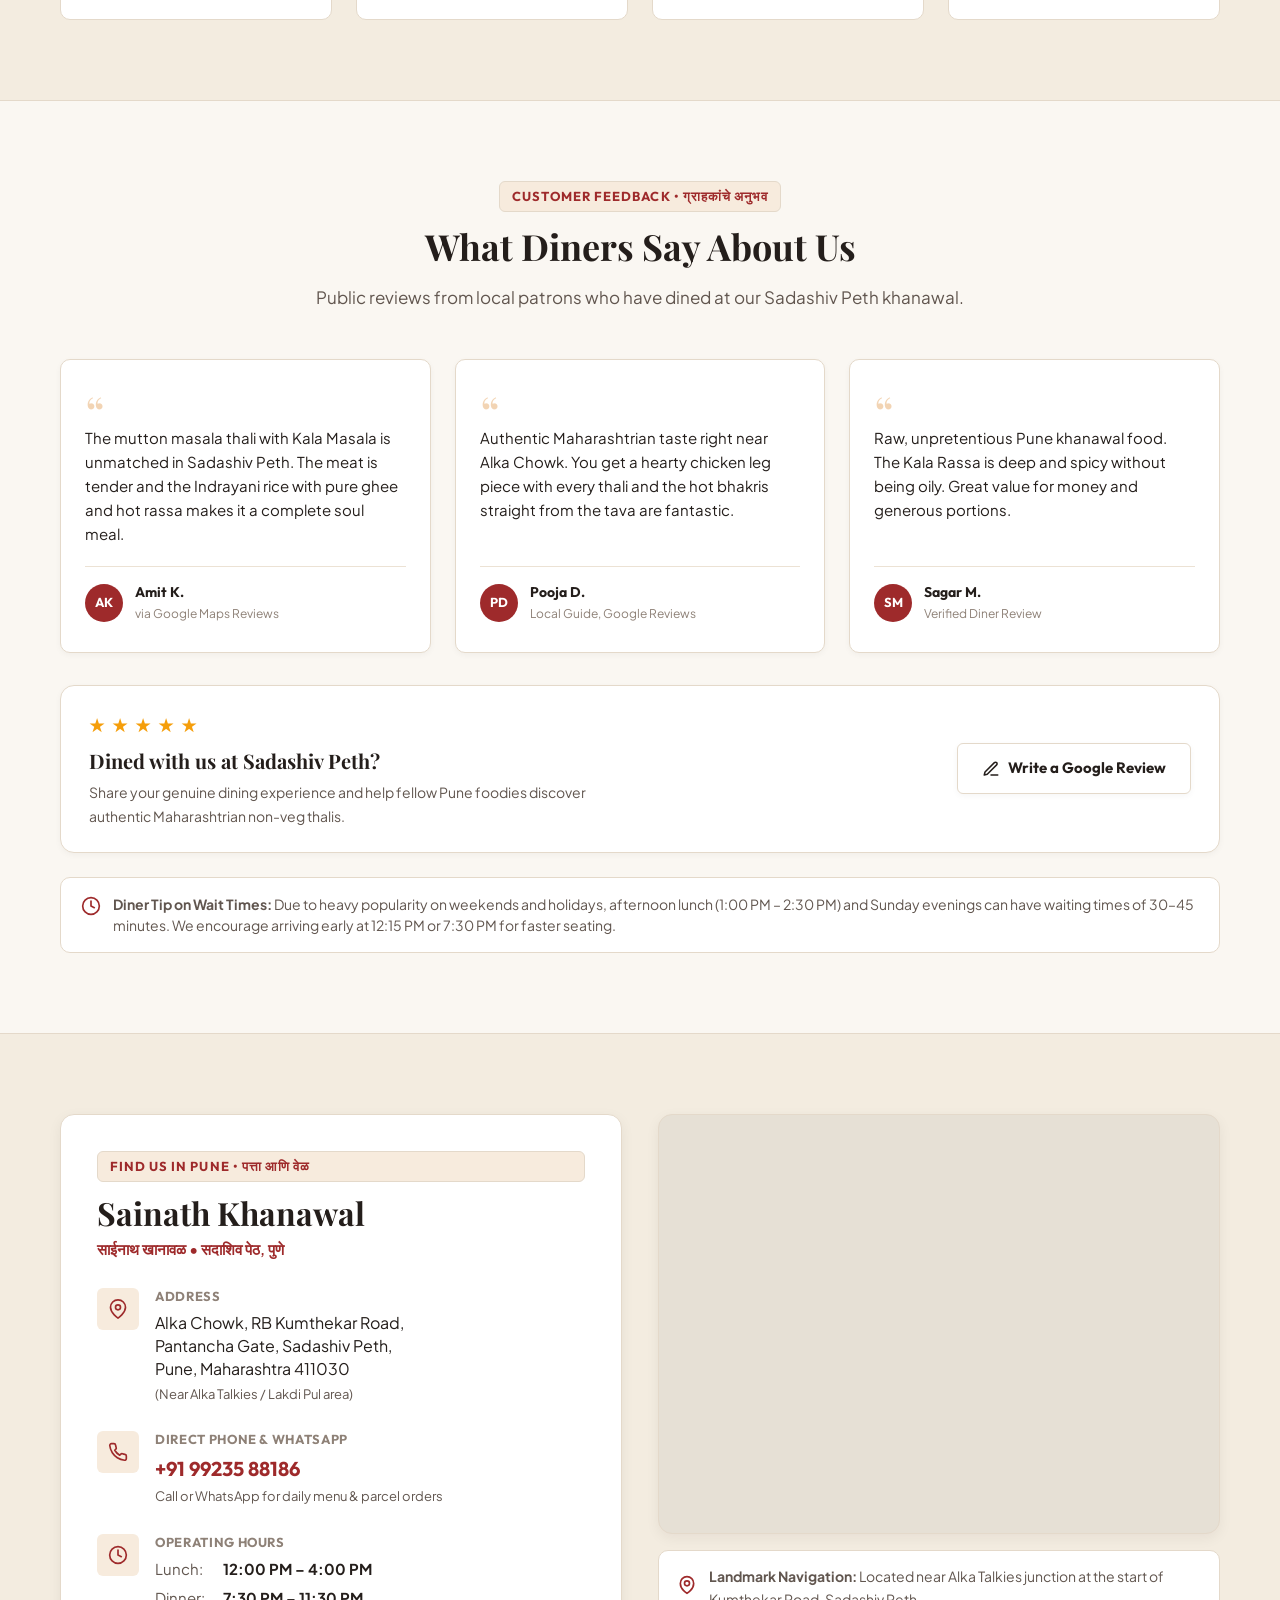
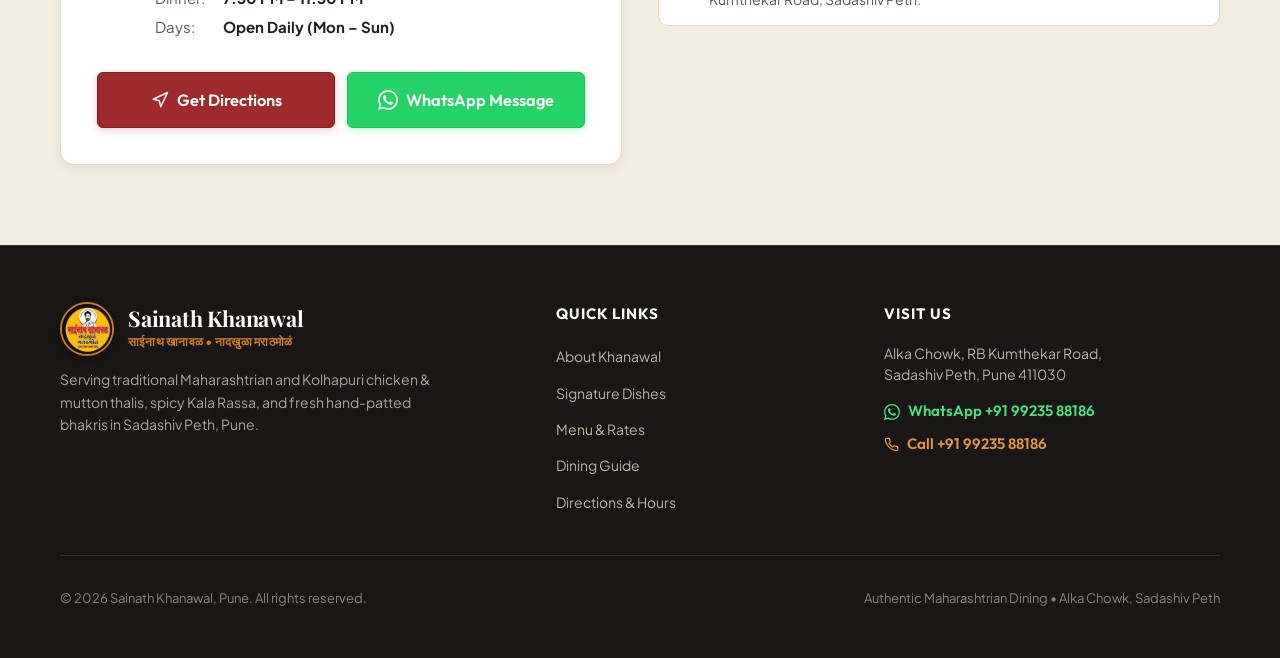
==== commit c8ebc521: "Restore original single-page website navigation and layout on index.html" ====
--- a/index.html
+++ b/index.html
@@ -270,7 +270,7 @@
   <!-- Primary Site Header -->
   <header class="site-header" id="siteHeader">
     <div class="container header-container">
-      <a href="index.html" class="brand-identity-lockup" aria-label="Sainath Khanawal Home">
+      <a href="#hero" class="brand-identity-lockup" aria-label="Sainath Khanawal Home">
         <img src="assets/images/sainath-khanawal-logo.png" alt="Sainath Khanawal Official Logo" class="brand-logo-circle" width="54" height="54">
         <div class="brand-text-block">
           <span class="brand-title">Sainath Khanawal</span>
@@ -281,12 +281,13 @@
       <!-- Desktop Navigation Links -->
       <nav class="desktop-nav" aria-label="Main Navigation">
         <ul class="nav-list">
-          <li><a href="index.html" class="nav-link active" aria-current="page">Home</a></li>
-          <li><a href="menu.html" class="nav-link">Menu & Rates</a></li>
-          <li><a href="about.html" class="nav-link">About Us</a></li>
-          <li><a href="guide.html" class="nav-link">Dining Guide</a></li>
-          <li><a href="reviews.html" class="nav-link">Reviews</a></li>
-          <li><a href="contact.html" class="nav-link">Location & Hours</a></li>
+          <li><a href="#about" class="nav-link">About</a></li>
+          <li><a href="#specialties" class="nav-link">Specialties</a></li>
+          <li><a href="#menu" class="nav-link">Menu & Rates</a></li>
+          <li><a href="#khanawal-guide" class="nav-link">Dining Guide</a></li>
+          <li><a href="#why-visit" class="nav-link">Why Diners Visit</a></li>
+          <li><a href="#reviews" class="nav-link">Reviews</a></li>
+          <li><a href="#location" class="nav-link">Location & Hours</a></li>
         </ul>
       </nav>
 
@@ -325,12 +326,13 @@
       <button class="drawer-close" id="drawerCloseBtn" aria-label="Close menu">&times;</button>
     </div>
     <ul class="mobile-nav-list">
-      <li><a href="index.html" class="mobile-nav-link active">Home</a></li>
-      <li><a href="menu.html" class="mobile-nav-link">Food Menu & Rates</a></li>
-      <li><a href="about.html" class="mobile-nav-link">About the Khanawal</a></li>
-      <li><a href="guide.html" class="mobile-nav-link">Khanawal Dining Guide</a></li>
-      <li><a href="reviews.html" class="mobile-nav-link">Customer Reviews</a></li>
-      <li><a href="contact.html" class="mobile-nav-link">Location & Timings</a></li>
+      <li><a href="#about" class="mobile-nav-link">About the Khanawal</a></li>
+      <li><a href="#specialties" class="mobile-nav-link">Signature Dishes</a></li>
+      <li><a href="#menu" class="mobile-nav-link">Food Menu & Rates</a></li>
+      <li><a href="#khanawal-guide" class="mobile-nav-link">Khanawal Dining Guide</a></li>
+      <li><a href="#why-visit" class="mobile-nav-link">Why Diners Visit</a></li>
+      <li><a href="#reviews" class="mobile-nav-link">Customer Reviews</a></li>
+      <li><a href="#location" class="mobile-nav-link">Location & Timings</a></li>
     </ul>
     <div class="drawer-footer">
       <a href="https://wa.me/919923588186?text=Namaste%20Sainath%20Khanawal%2C%20I%20would%20like%20to%20enquire%20about%20today%27s%20menu%20and%20thali%20parcels." target="_blank" rel="noopener" class="btn btn-whatsapp btn-block">
@@ -373,8 +375,8 @@
         <p class="hero-subtext">Experience the bold flavours of Maharashtrian and Kolhapuri-style chicken and mutton thalis at Sainath Khanawal, Pune.</p>
         
         <div class="hero-actions">
-          <a href="menu.html" class="btn btn-primary btn-lg">
-            <span>View Menu & Rates</span>
+          <a href="#menu" class="btn btn-primary btn-lg">
+            <span>View Menu</span>
             <svg width="18" height="18" viewBox="0 0 24 24" fill="none" stroke="currentColor" stroke-width="2" stroke-linecap="round" stroke-linejoin="round" aria-hidden="true"><path d="M7 13l5 5 5-5M7 6l5 5 5-5"/></svg>
           </a>
           <a href="https://maps.google.com/?q=Sainath+Khanawal+Alka+Chowk+Sadashiv+Peth+Pune+411030" target="_blank" rel="noopener" class="btn btn-hero-secondary btn-lg">
@@ -399,94 +401,6 @@
             <span>Pantancha Gate, Alka Chowk, Pune</span>
           </div>
         </div>
-      </div>
-    </div>
-  </section>
-
-  <!-- EXPLORE ALL SECTIONS PORTAL HUB -->
-  <section class="portal-hub-section" id="explore-hub">
-    <div class="container">
-      <div class="portal-hub-header">
-        <span class="section-tag">Explore Sainath Khanawal • सर्व विभाग</span>
-        <h2>Everything at Your Fingertips</h2>
-        <p>Browse our complete menu, read our 20-year history, check the dining guide, explore genuine reviews, or get directions.</p>
-      </div>
-
-      <div class="portal-hub-grid">
-        <!-- Hub Card 1: Food Menu -->
-        <a href="menu.html" class="portal-hub-card">
-          <div class="portal-hub-icon-wrapper">
-            <svg width="24" height="24" viewBox="0 0 24 24" fill="none" stroke="currentColor" stroke-width="2" stroke-linecap="round" stroke-linejoin="round" aria-hidden="true"><path d="M4 6h16M4 12h16M4 18h7"/></svg>
-          </div>
-          <div>
-            <div class="portal-hub-title">
-              <span>Food Menu & Rates</span>
-              <svg width="16" height="16" viewBox="0 0 24 24" fill="none" stroke="currentColor" stroke-width="2" stroke-linecap="round" stroke-linejoin="round"><path d="M5 12h14M12 5l7 7-7 7"/></svg>
-            </div>
-            <p class="portal-hub-desc">18+ dishes, Mutton & Chicken Thalis, Kala Rassa, transparent rates & 1-click WhatsApp parcel orders.</p>
-          </div>
-          <span class="portal-hub-link-text">Open Full Menu &rarr;</span>
-        </a>
-
-        <!-- Hub Card 2: About Us -->
-        <a href="about.html" class="portal-hub-card">
-          <div class="portal-hub-icon-wrapper">
-            <svg width="24" height="24" viewBox="0 0 24 24" fill="none" stroke="currentColor" stroke-width="2" stroke-linecap="round" stroke-linejoin="round" aria-hidden="true"><path d="M12 21a9 9 0 1 0 0-18 9 9 0 0 0 0 18z"/><path d="M12 7v5l3 3"/></svg>
-          </div>
-          <div>
-            <div class="portal-hub-title">
-              <span>Our Heritage & Story</span>
-              <svg width="16" height="16" viewBox="0 0 24 24" fill="none" stroke="currentColor" stroke-width="2" stroke-linecap="round" stroke-linejoin="round"><path d="M5 12h14M12 5l7 7-7 7"/></svg>
-            </div>
-            <p class="portal-hub-desc">20+ years of authentic Maharashtrian culinary craft in Sadashiv Peth, 4 kitchen pillars & photo gallery.</p>
-          </div>
-          <span class="portal-hub-link-text">Read Our Story &rarr;</span>
-        </a>
-
-        <!-- Hub Card 3: Dining Guide -->
-        <a href="guide.html" class="portal-hub-card">
-          <div class="portal-hub-icon-wrapper">
-            <svg width="24" height="24" viewBox="0 0 24 24" fill="none" stroke="currentColor" stroke-width="2" stroke-linecap="round" stroke-linejoin="round" aria-hidden="true"><path d="M14 2H6a2 2 0 0 0-2 2v16a2 2 0 0 0 2 2h12a2 2 0 0 0 2-2V8z"/><polyline points="14 2 14 8 20 8"/><line x1="16" y1="13" x2="8" y2="13"/><line x1="16" y1="17" x2="8" y2="17"/><polyline points="10 9 9 9 8 9"/></svg>
-          </div>
-          <div>
-            <div class="portal-hub-title">
-              <span>Dining Guide & Customs</span>
-              <svg width="16" height="16" viewBox="0 0 24 24" fill="none" stroke="currentColor" stroke-width="2" stroke-linecap="round" stroke-linejoin="round"><path d="M5 12h14M12 5l7 7-7 7"/></svg>
-            </div>
-            <p class="portal-hub-desc">Puneri dining ritual, unlimited rassa refill system, rush-hour wait times, and diner FAQs.</p>
-          </div>
-          <span class="portal-hub-link-text">View Dining Guide &rarr;</span>
-        </a>
-
-        <!-- Hub Card 4: Reviews -->
-        <a href="reviews.html" class="portal-hub-card">
-          <div class="portal-hub-icon-wrapper">
-            <svg width="24" height="24" viewBox="0 0 24 24" fill="none" stroke="currentColor" stroke-width="2" stroke-linecap="round" stroke-linejoin="round" aria-hidden="true"><polygon points="12 2 15.09 8.26 22 9.27 17 14.14 18.18 21.02 12 17.77 5.82 21.02 7 14.14 2 9.27 8.91 8.26 12 2"/></svg>
-          </div>
-          <div>
-            <div class="portal-hub-title">
-              <span>Reviews (4.3★)</span>
-              <svg width="16" height="16" viewBox="0 0 24 24" fill="none" stroke="currentColor" stroke-width="2" stroke-linecap="round" stroke-linejoin="round"><path d="M5 12h14M12 5l7 7-7 7"/></svg>
-            </div>
-            <p class="portal-hub-desc">4,850+ Google ratings, genuine diner reviews, and link to write your own Google review.</p>
-          </div>
-          <span class="portal-hub-link-text">Read Reviews &rarr;</span>
-        </a>
-
-        <!-- Hub Card 5: Location & Timings -->
-        <a href="contact.html" class="portal-hub-card">
-          <div class="portal-hub-icon-wrapper">
-            <svg width="24" height="24" viewBox="0 0 24 24" fill="none" stroke="currentColor" stroke-width="2" stroke-linecap="round" stroke-linejoin="round" aria-hidden="true"><path d="M21 10c0 7-9 13-9 13s-9-6-9-13a9 9 0 0 1 18 0z"/><circle cx="12" cy="10" r="3"/></svg>
-          </div>
-          <div>
-            <div class="portal-hub-title">
-              <span>Location & Hours</span>
-              <svg width="16" height="16" viewBox="0 0 24 24" fill="none" stroke="currentColor" stroke-width="2" stroke-linecap="round" stroke-linejoin="round"><path d="M5 12h14M12 5l7 7-7 7"/></svg>
-            </div>
-            <p class="portal-hub-desc">Alka Chowk directions, parking guidance, 7-day lunch/dinner schedule, and live map.</p>
-          </div>
-          <span class="portal-hub-link-text">Get Directions &rarr;</span>
-        </a>
       </div>
     </div>
   </section>
@@ -558,13 +472,6 @@
           </div>
         </div>
       </div>
-
-      <div class="section-cta-box">
-        <a href="about.html" class="btn btn-outline btn-lg">
-          <span>Read Full Heritage Story & Kitchen Traditions</span>
-          <svg width="18" height="18" viewBox="0 0 24 24" fill="none" stroke="currentColor" stroke-width="2" stroke-linecap="round" stroke-linejoin="round" aria-hidden="true"><path d="M5 12h14M12 5l7 7-7 7"/></svg>
-        </a>
-      </div>
     </div>
   </section>
 
@@ -685,13 +592,6 @@
             </div>
           </div>
         </article>
-      </div>
-
-      <div class="section-cta-box">
-        <a href="menu.html" class="btn btn-primary btn-lg">
-          <span>Explore Dedicated Food Menu & Rates (18+ Dishes)</span>
-          <svg width="18" height="18" viewBox="0 0 24 24" fill="none" stroke="currentColor" stroke-width="2" stroke-linecap="round" stroke-linejoin="round" aria-hidden="true"><path d="M5 12h14M12 5l7 7-7 7"/></svg>
-        </a>
       </div>
     </div>
   </section>
@@ -1022,13 +922,6 @@
           </div>
         </div>
       </div>
-
-      <div class="section-cta-box" style="margin-top: 36px;">
-        <a href="menu.html" class="btn btn-primary btn-lg">
-          <span>Open Dedicated Food Menu Page with Search & Parcel Orders</span>
-          <svg width="18" height="18" viewBox="0 0 24 24" fill="none" stroke="currentColor" stroke-width="2" stroke-linecap="round" stroke-linejoin="round" aria-hidden="true"><path d="M5 12h14M12 5l7 7-7 7"/></svg>
-        </a>
-      </div>
     </div>
   </section>
 
@@ -1066,13 +959,6 @@
             <h3 class="guide-card-heading">Parking & Payment</h3>
             <p class="guide-card-text">Two-wheeler parking is available along Kumthekar Road. We accept Cash and all UPI payments (GPay, PhonePe, Paytm QR) at the counter.</p>
           </div>
-        </div>
-
-        <div class="section-cta-box" style="margin-top: 36px;">
-          <a href="guide.html" class="btn btn-primary btn-lg">
-            <span>Read Full Puneri Dining Guide, Unlimited Refill Rules & FAQs</span>
-            <svg width="18" height="18" viewBox="0 0 24 24" fill="none" stroke="currentColor" stroke-width="2" stroke-linecap="round" stroke-linejoin="round" aria-hidden="true"><path d="M5 12h14M12 5l7 7-7 7"/></svg>
-          </a>
         </div>
       </div>
     </div>
@@ -1204,13 +1090,6 @@
           <svg width="20" height="20" viewBox="0 0 24 24" fill="none" stroke="currentColor" stroke-width="2" stroke-linecap="round" stroke-linejoin="round" aria-hidden="true"><circle cx="12" cy="12" r="10"></circle><polyline points="12 6 12 12 16 14"></polyline></svg>
           <p><strong>Diner Tip on Wait Times:</strong> Due to heavy popularity on weekends and holidays, afternoon lunch (1:00 PM – 2:30 PM) and Sunday evenings can have waiting times of 30–45 minutes. We encourage arriving early at 12:15 PM or 7:30 PM for faster seating.</p>
         </div>
-      </div>
-
-      <div class="section-cta-box" style="margin-top: 36px;">
-        <a href="reviews.html" class="btn btn-primary btn-lg">
-          <span>View All 4,850+ Google Customer Reviews & Ratings</span>
-          <svg width="18" height="18" viewBox="0 0 24 24" fill="none" stroke="currentColor" stroke-width="2" stroke-linecap="round" stroke-linejoin="round" aria-hidden="true"><path d="M5 12h14M12 5l7 7-7 7"/></svg>
-        </a>
       </div>
     </div>
   </section>
@@ -1311,13 +1190,6 @@
         </div>
 
       </div>
-
-      <div class="section-cta-box" style="margin-top: 40px;">
-        <a href="contact.html" class="btn btn-primary btn-lg">
-          <span>Open Dedicated Location Page with Route & Parking Guide</span>
-          <svg width="18" height="18" viewBox="0 0 24 24" fill="none" stroke="currentColor" stroke-width="2" stroke-linecap="round" stroke-linejoin="round" aria-hidden="true"><path d="M5 12h14M12 5l7 7-7 7"/></svg>
-        </a>
-      </div>
     </div>
   </section>
 
@@ -1341,12 +1213,11 @@
         <div class="footer-links-group">
           <h4 class="footer-heading">Quick Links</h4>
           <ul class="footer-links">
-            <li><a href="index.html">Home</a></li>
-            <li><a href="menu.html">Menu & Rates</a></li>
-            <li><a href="about.html">About Khanawal</a></li>
-            <li><a href="guide.html">Dining Guide</a></li>
-            <li><a href="reviews.html">Customer Reviews</a></li>
-            <li><a href="contact.html">Directions & Hours</a></li>
+            <li><a href="#about">About Khanawal</a></li>
+            <li><a href="#specialties">Signature Dishes</a></li>
+            <li><a href="#menu">Menu & Rates</a></li>
+            <li><a href="#khanawal-guide">Dining Guide</a></li>
+            <li><a href="#location">Directions & Hours</a></li>
           </ul>
         </div>
 
@@ -1394,7 +1265,7 @@
       <svg width="20" height="20" viewBox="0 0 24 24" fill="none" stroke="currentColor" stroke-width="2.2" stroke-linecap="round" stroke-linejoin="round" aria-hidden="true"><polygon points="3 11 22 2 13 21 11 13 3 11"></polygon></svg>
       <span>Directions</span>
     </a>
-    <a href="menu.html" class="mobile-action-item">
+    <a href="#menu" class="mobile-action-item">
       <svg width="20" height="20" viewBox="0 0 24 24" fill="none" stroke="currentColor" stroke-width="2.2" stroke-linecap="round" stroke-linejoin="round" aria-hidden="true"><path d="M4 6h16M4 12h16M4 18h7"/></svg>
       <span>Menu</span>
     </a>
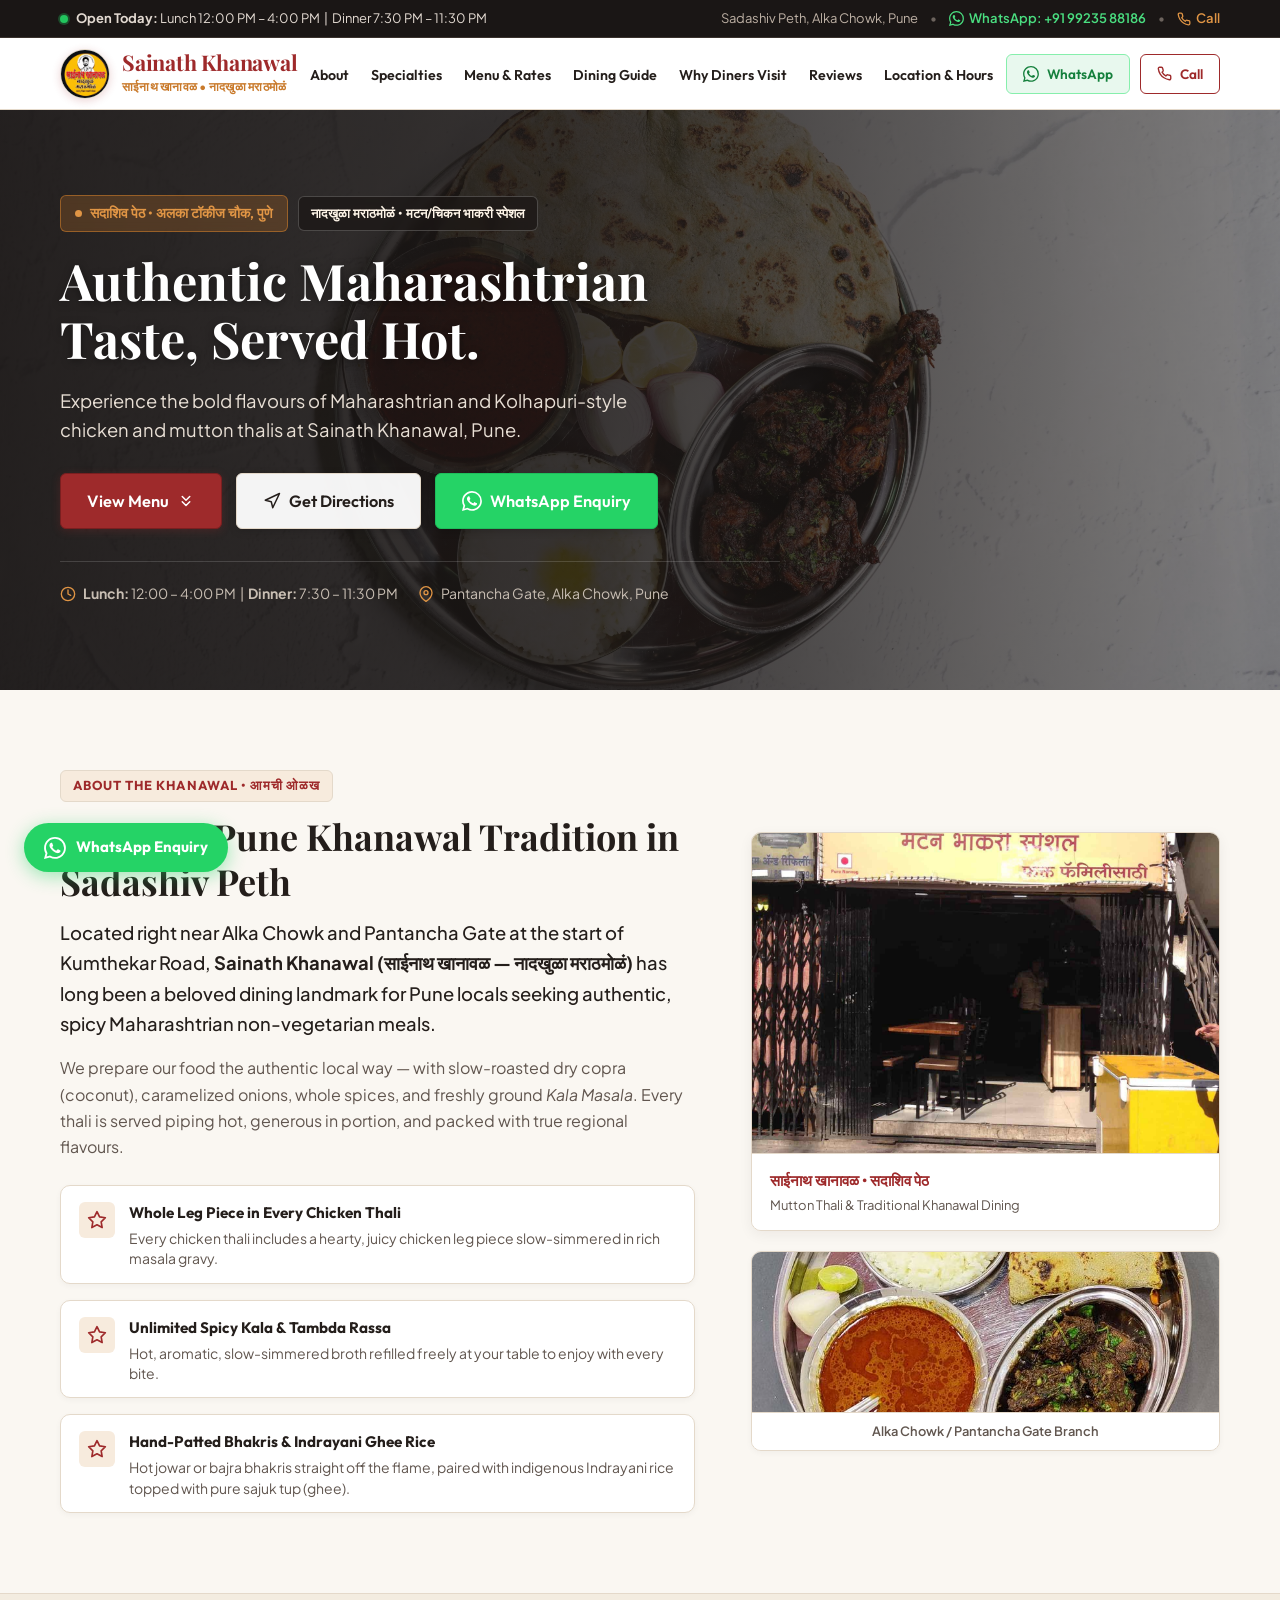
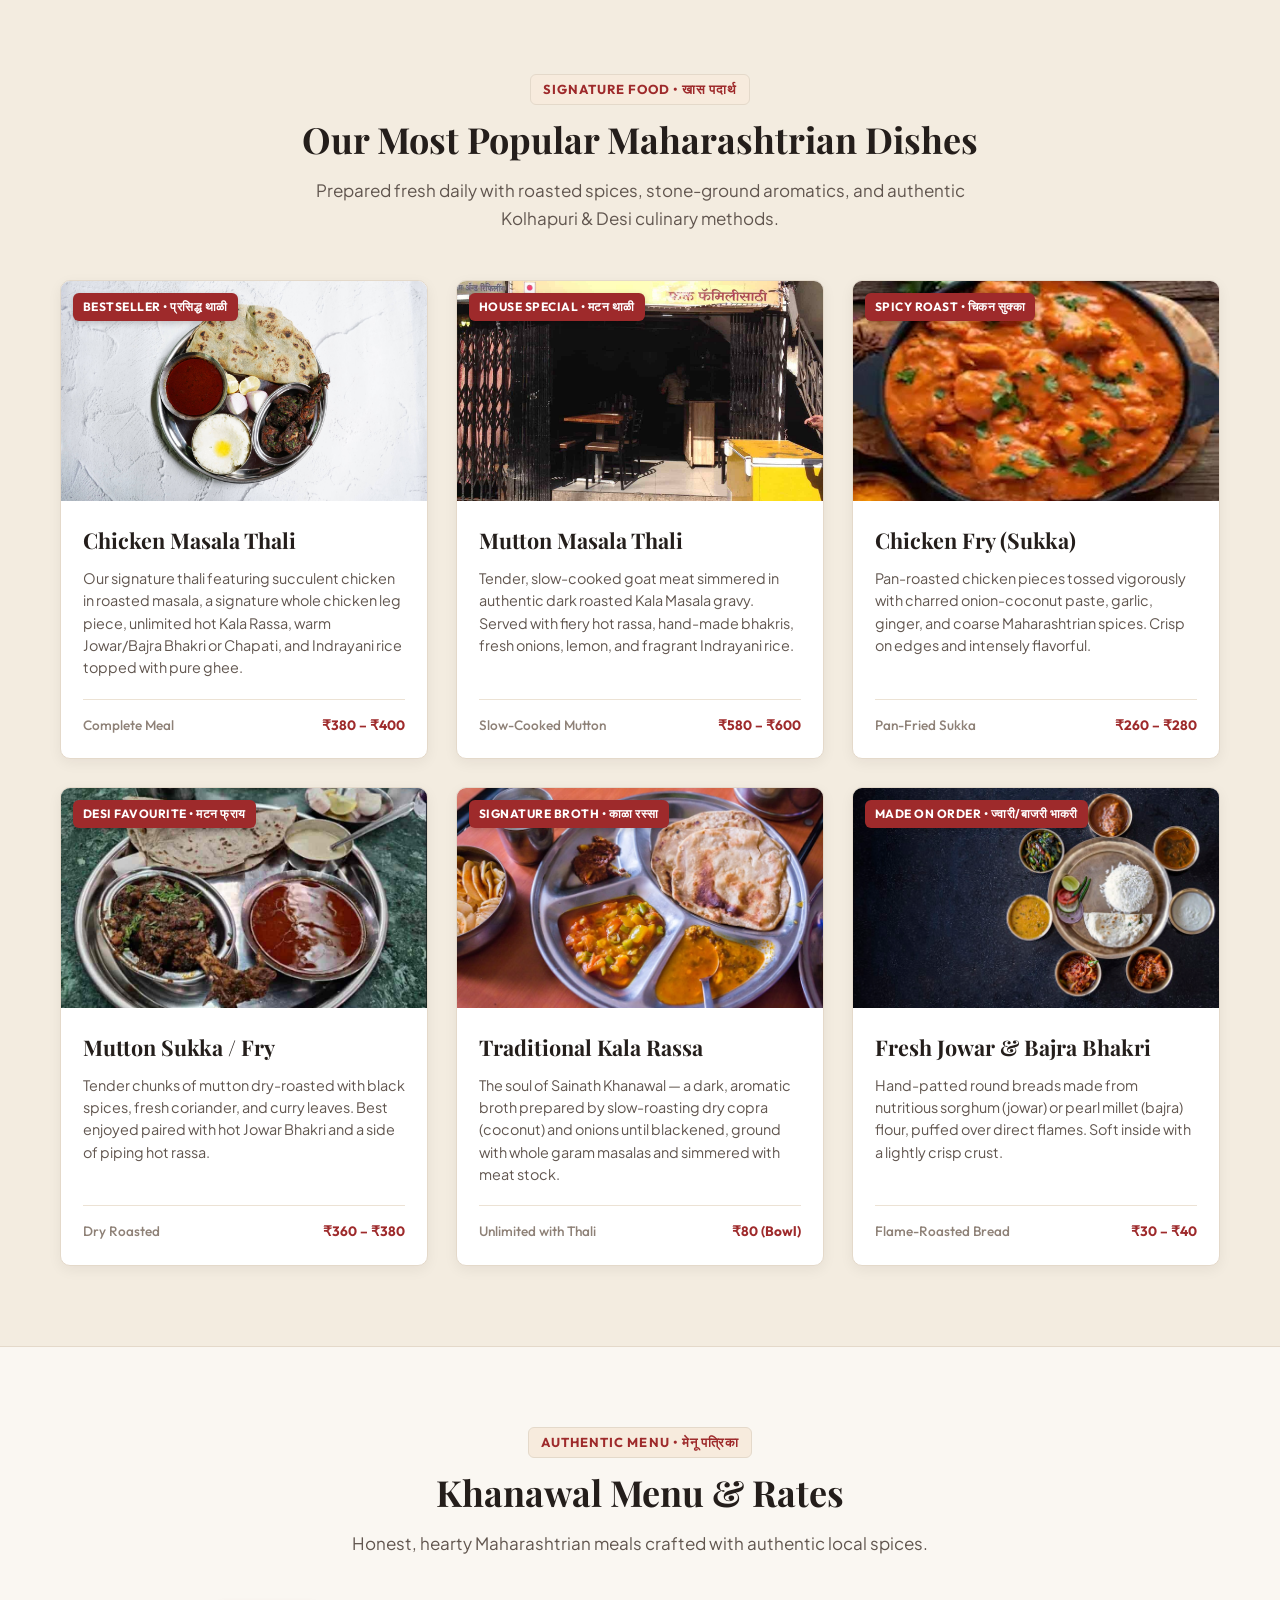
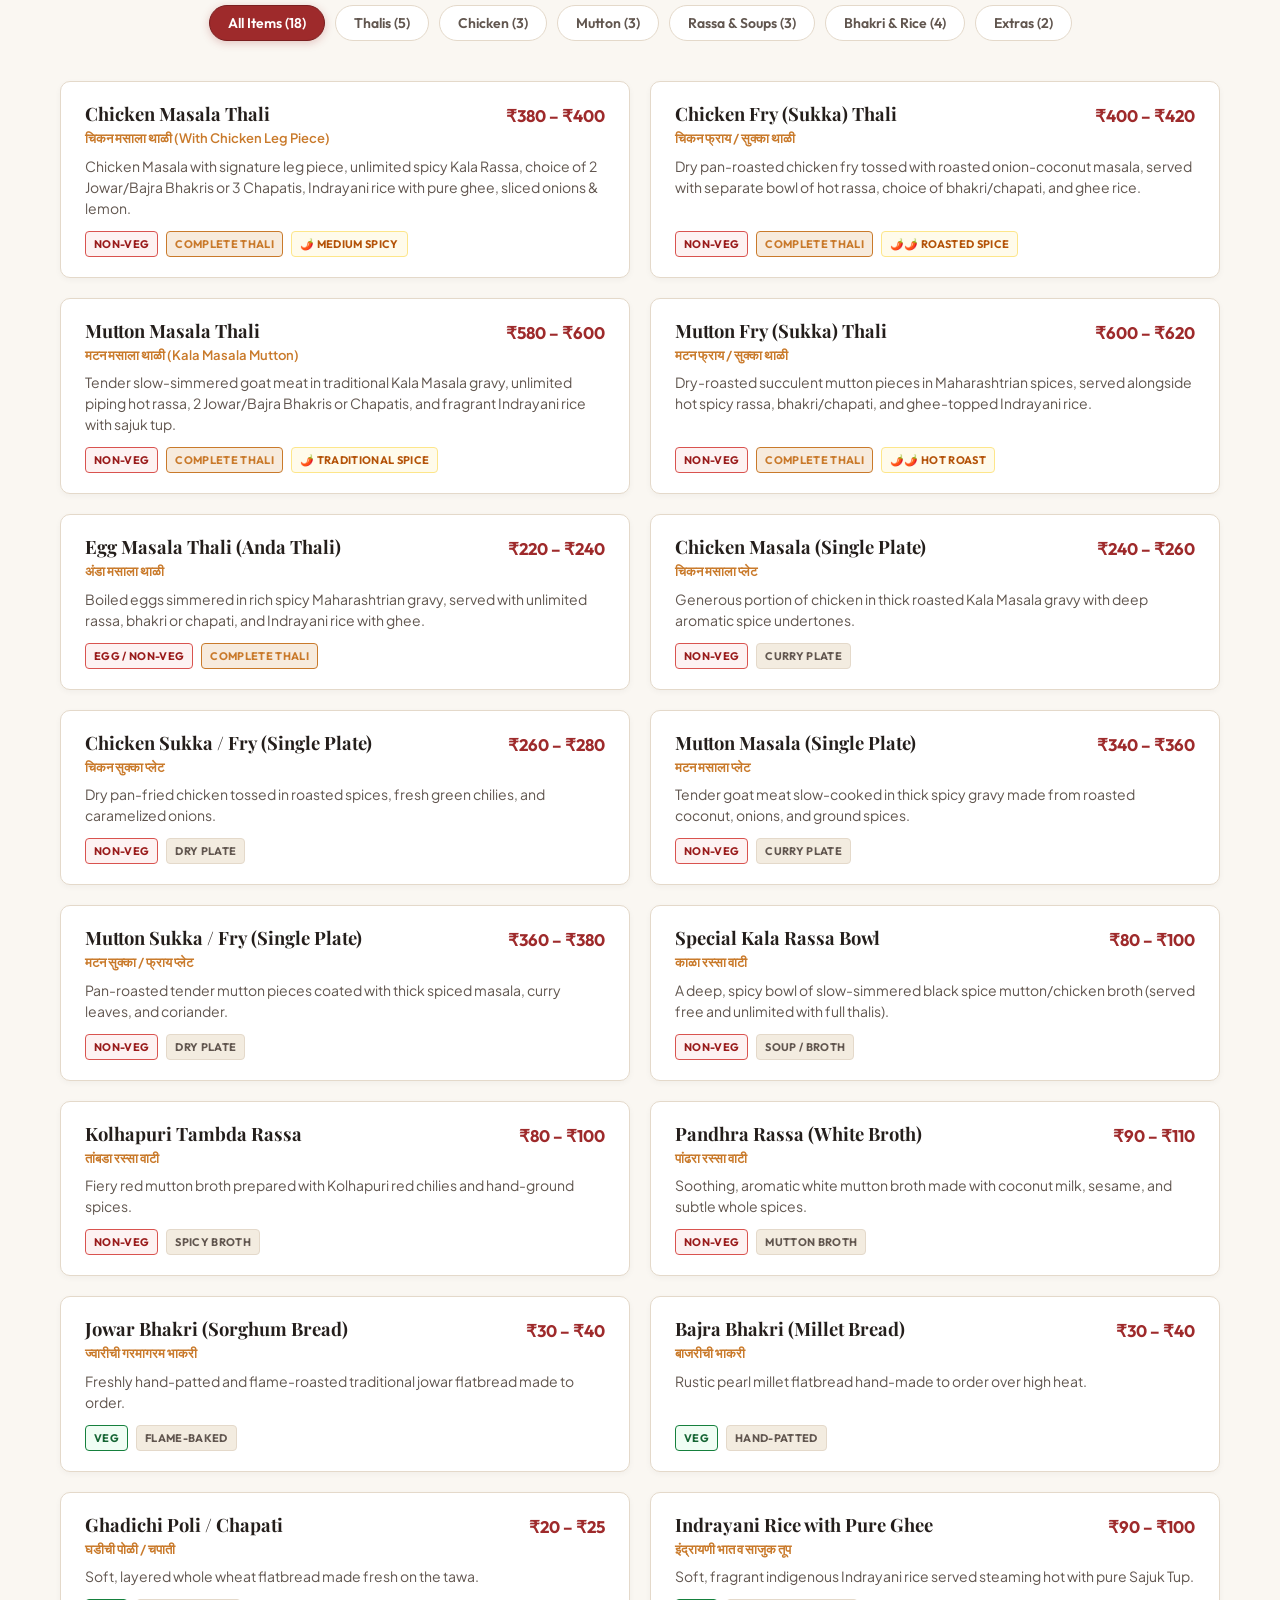
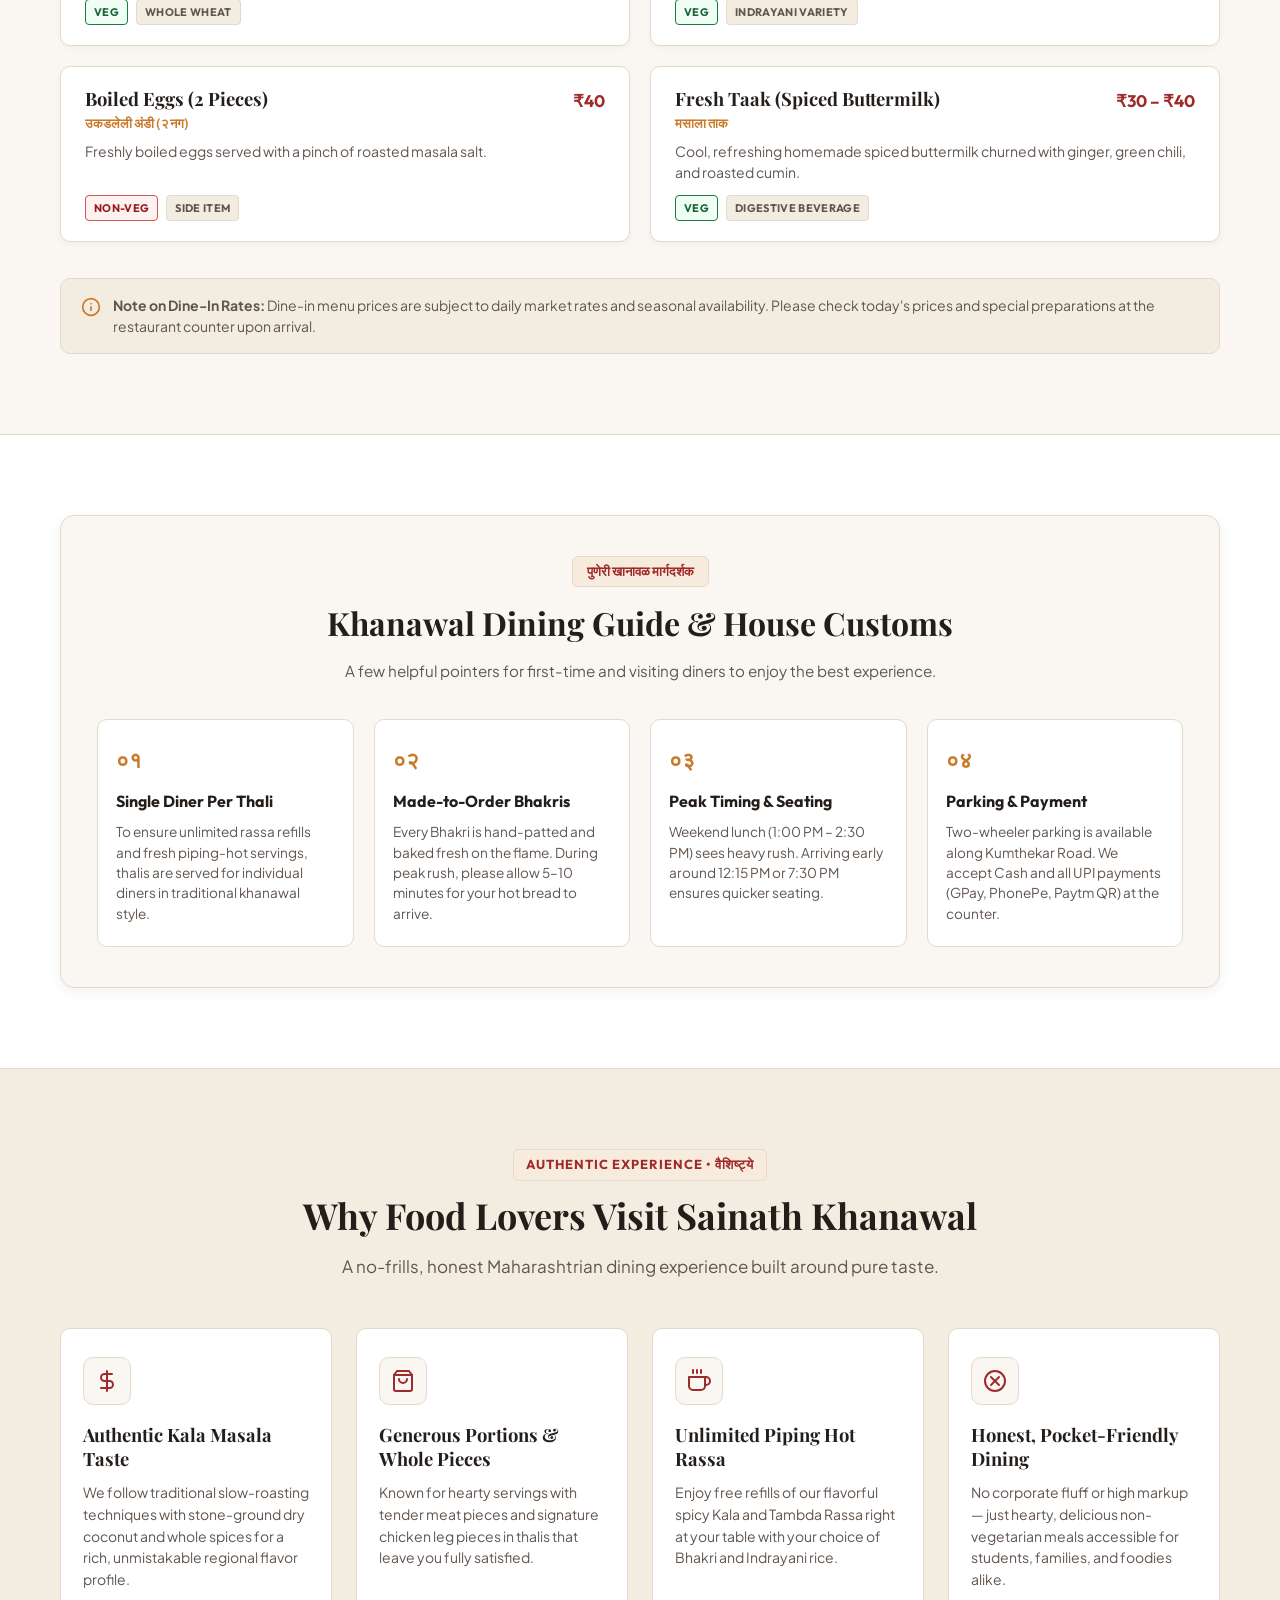
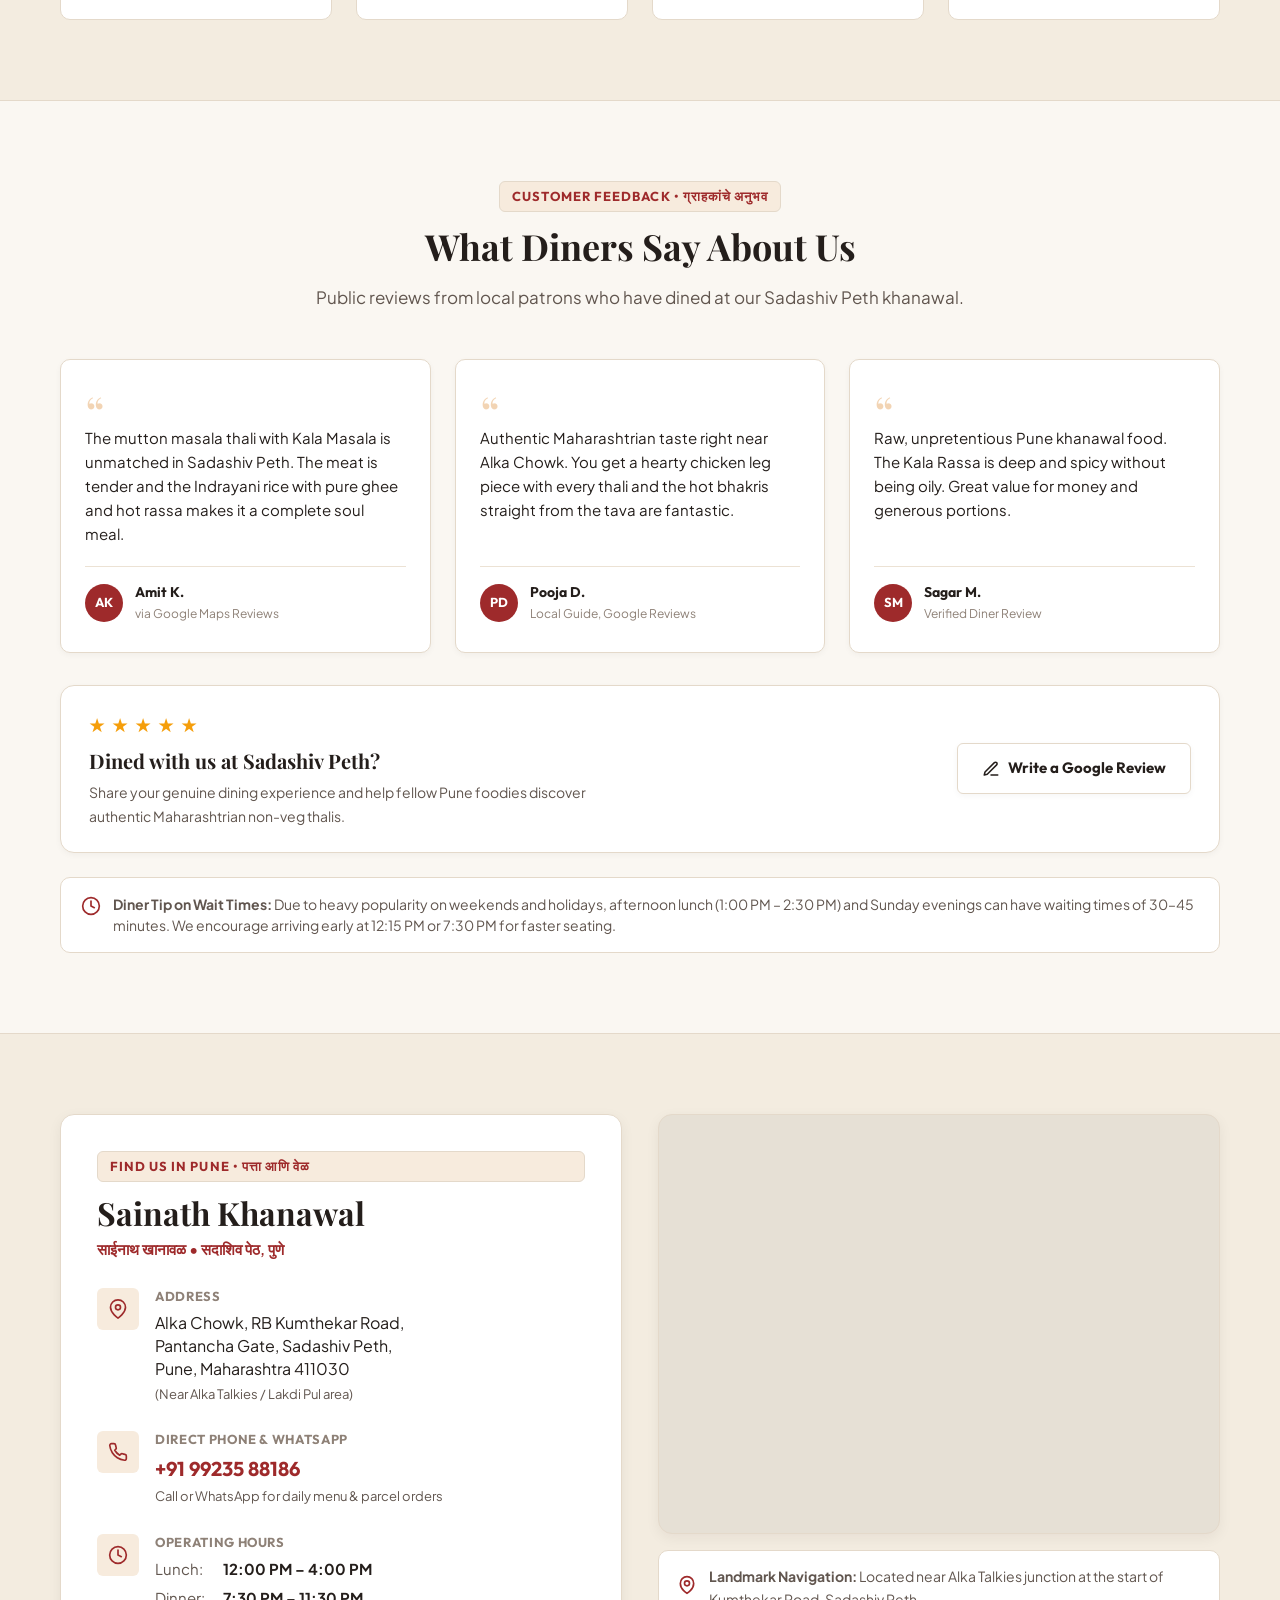
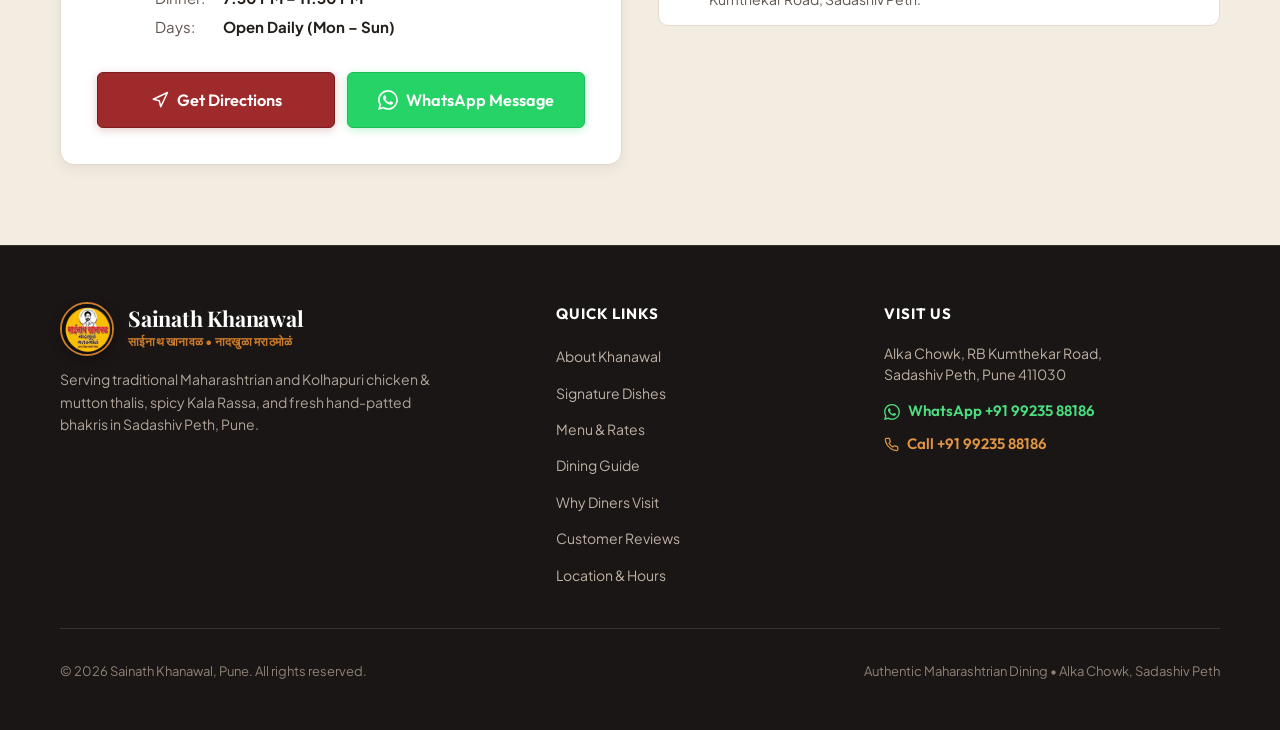
==== commit 80092919: "Create dedicated URLs for all 7 sections with exact content and unified navigation" ====
--- a/index.html
+++ b/index.html
@@ -281,13 +281,13 @@
       <!-- Desktop Navigation Links -->
       <nav class="desktop-nav" aria-label="Main Navigation">
         <ul class="nav-list">
-          <li><a href="#about" class="nav-link">About</a></li>
-          <li><a href="#specialties" class="nav-link">Specialties</a></li>
-          <li><a href="#menu" class="nav-link">Menu & Rates</a></li>
-          <li><a href="#khanawal-guide" class="nav-link">Dining Guide</a></li>
-          <li><a href="#why-visit" class="nav-link">Why Diners Visit</a></li>
-          <li><a href="#reviews" class="nav-link">Reviews</a></li>
-          <li><a href="#location" class="nav-link">Location & Hours</a></li>
+          <li><a href="about.html" class="nav-link">About</a></li>
+          <li><a href="specialties.html" class="nav-link">Specialties</a></li>
+          <li><a href="menu.html" class="nav-link">Menu & Rates</a></li>
+          <li><a href="guide.html" class="nav-link">Dining Guide</a></li>
+          <li><a href="why-visit.html" class="nav-link">Why Diners Visit</a></li>
+          <li><a href="reviews.html" class="nav-link">Reviews</a></li>
+          <li><a href="location.html" class="nav-link">Location & Hours</a></li>
         </ul>
       </nav>
 
@@ -326,13 +326,13 @@
       <button class="drawer-close" id="drawerCloseBtn" aria-label="Close menu">&times;</button>
     </div>
     <ul class="mobile-nav-list">
-      <li><a href="#about" class="mobile-nav-link">About the Khanawal</a></li>
-      <li><a href="#specialties" class="mobile-nav-link">Signature Dishes</a></li>
-      <li><a href="#menu" class="mobile-nav-link">Food Menu & Rates</a></li>
-      <li><a href="#khanawal-guide" class="mobile-nav-link">Khanawal Dining Guide</a></li>
-      <li><a href="#why-visit" class="mobile-nav-link">Why Diners Visit</a></li>
-      <li><a href="#reviews" class="mobile-nav-link">Customer Reviews</a></li>
-      <li><a href="#location" class="mobile-nav-link">Location & Timings</a></li>
+      <li><a href="about.html" class="mobile-nav-link">About the Khanawal</a></li>
+      <li><a href="specialties.html" class="mobile-nav-link">Signature Dishes</a></li>
+      <li><a href="menu.html" class="mobile-nav-link">Food Menu & Rates</a></li>
+      <li><a href="guide.html" class="mobile-nav-link">Khanawal Dining Guide</a></li>
+      <li><a href="why-visit.html" class="mobile-nav-link">Why Diners Visit</a></li>
+      <li><a href="reviews.html" class="mobile-nav-link">Customer Reviews</a></li>
+      <li><a href="location.html" class="mobile-nav-link">Location & Timings</a></li>
     </ul>
     <div class="drawer-footer">
       <a href="https://wa.me/919923588186?text=Namaste%20Sainath%20Khanawal%2C%20I%20would%20like%20to%20enquire%20about%20today%27s%20menu%20and%20thali%20parcels." target="_blank" rel="noopener" class="btn btn-whatsapp btn-block">
@@ -1213,11 +1213,13 @@
         <div class="footer-links-group">
           <h4 class="footer-heading">Quick Links</h4>
           <ul class="footer-links">
-            <li><a href="#about">About Khanawal</a></li>
-            <li><a href="#specialties">Signature Dishes</a></li>
-            <li><a href="#menu">Menu & Rates</a></li>
-            <li><a href="#khanawal-guide">Dining Guide</a></li>
-            <li><a href="#location">Directions & Hours</a></li>
+            <li><a href="about.html">About Khanawal</a></li>
+            <li><a href="specialties.html">Signature Dishes</a></li>
+            <li><a href="menu.html">Menu & Rates</a></li>
+            <li><a href="guide.html">Dining Guide</a></li>
+            <li><a href="why-visit.html">Why Diners Visit</a></li>
+            <li><a href="reviews.html">Customer Reviews</a></li>
+            <li><a href="location.html">Location & Hours</a></li>
           </ul>
         </div>
 
@@ -1261,11 +1263,11 @@
       </svg>
       <span>WhatsApp</span>
     </a>
-    <a href="https://maps.google.com/?q=Sainath+Khanawal+Alka+Chowk+Sadashiv+Peth+Pune+411030" target="_blank" rel="noopener" class="mobile-action-item">
+    <a href="location.html" class="mobile-action-item">
       <svg width="20" height="20" viewBox="0 0 24 24" fill="none" stroke="currentColor" stroke-width="2.2" stroke-linecap="round" stroke-linejoin="round" aria-hidden="true"><polygon points="3 11 22 2 13 21 11 13 3 11"></polygon></svg>
       <span>Directions</span>
     </a>
-    <a href="#menu" class="mobile-action-item">
+    <a href="menu.html" class="mobile-action-item">
       <svg width="20" height="20" viewBox="0 0 24 24" fill="none" stroke="currentColor" stroke-width="2.2" stroke-linecap="round" stroke-linejoin="round" aria-hidden="true"><path d="M4 6h16M4 12h16M4 18h7"/></svg>
       <span>Menu</span>
     </a>
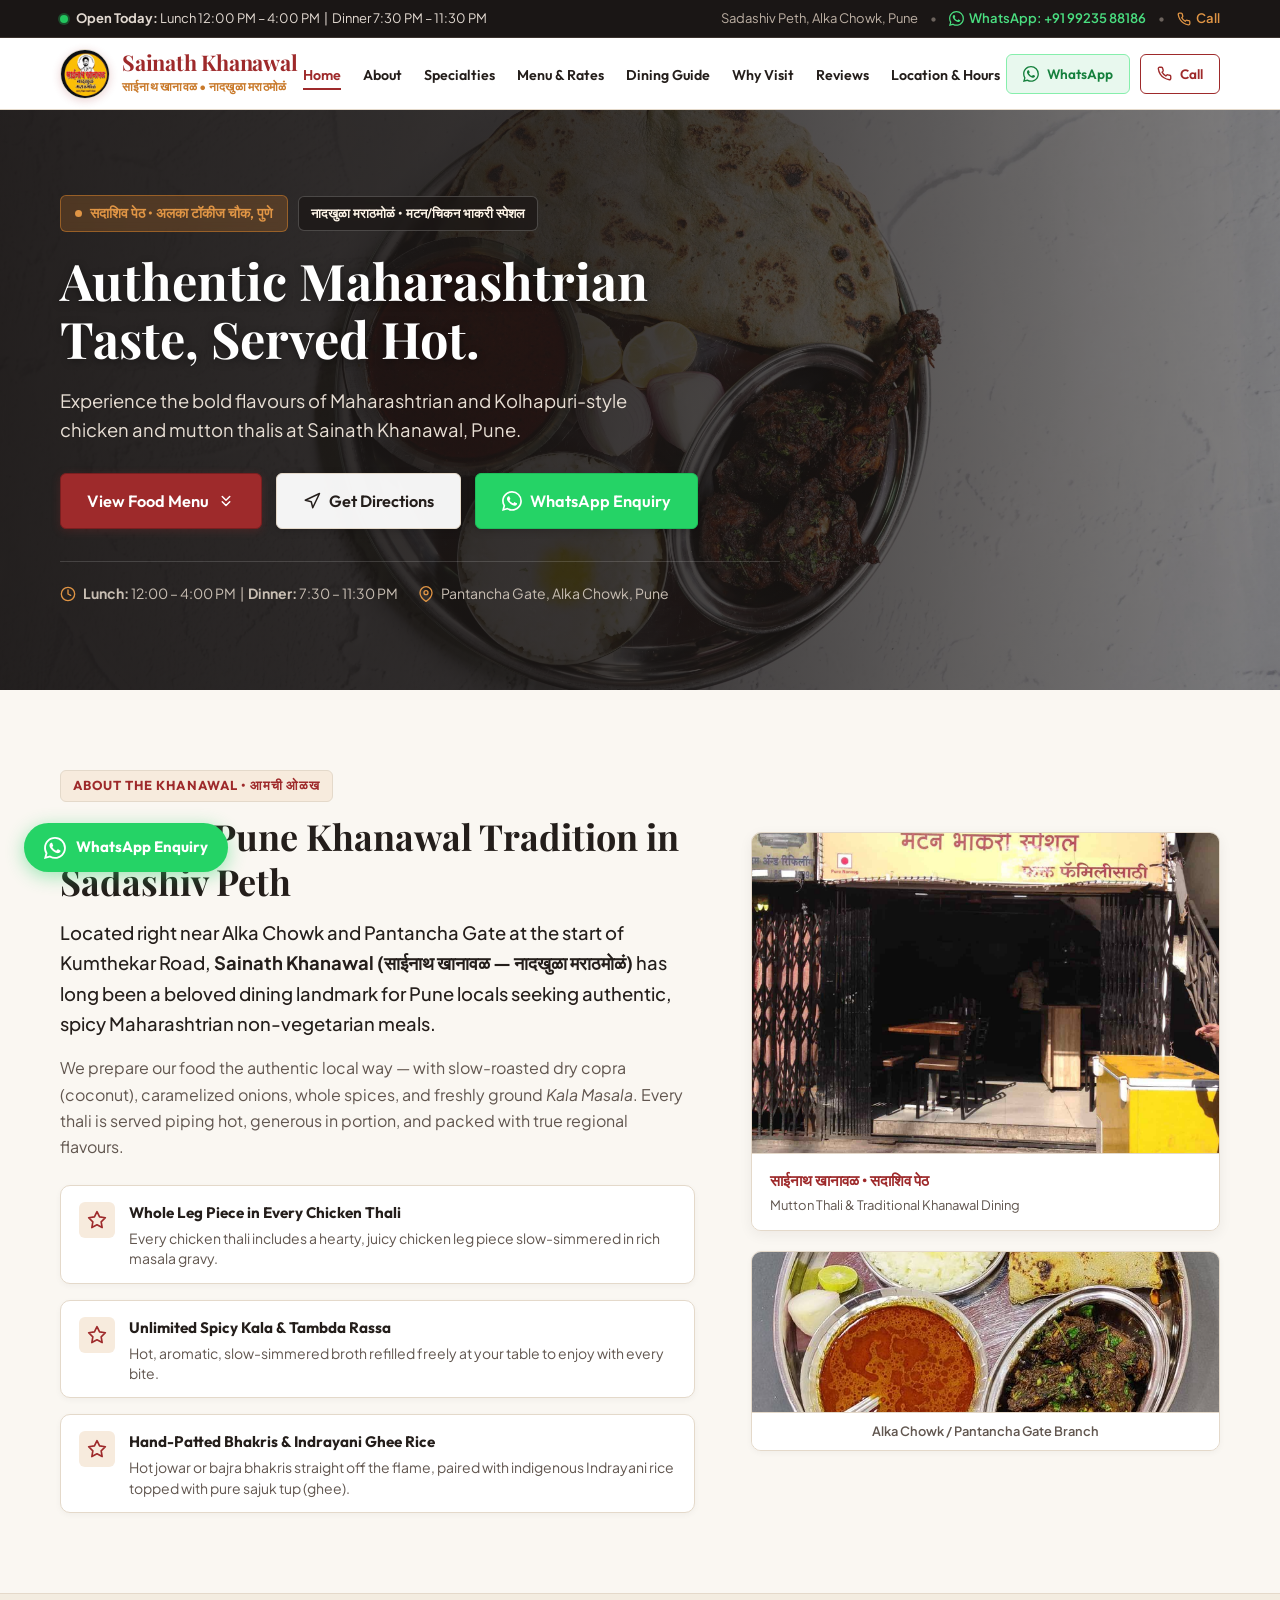
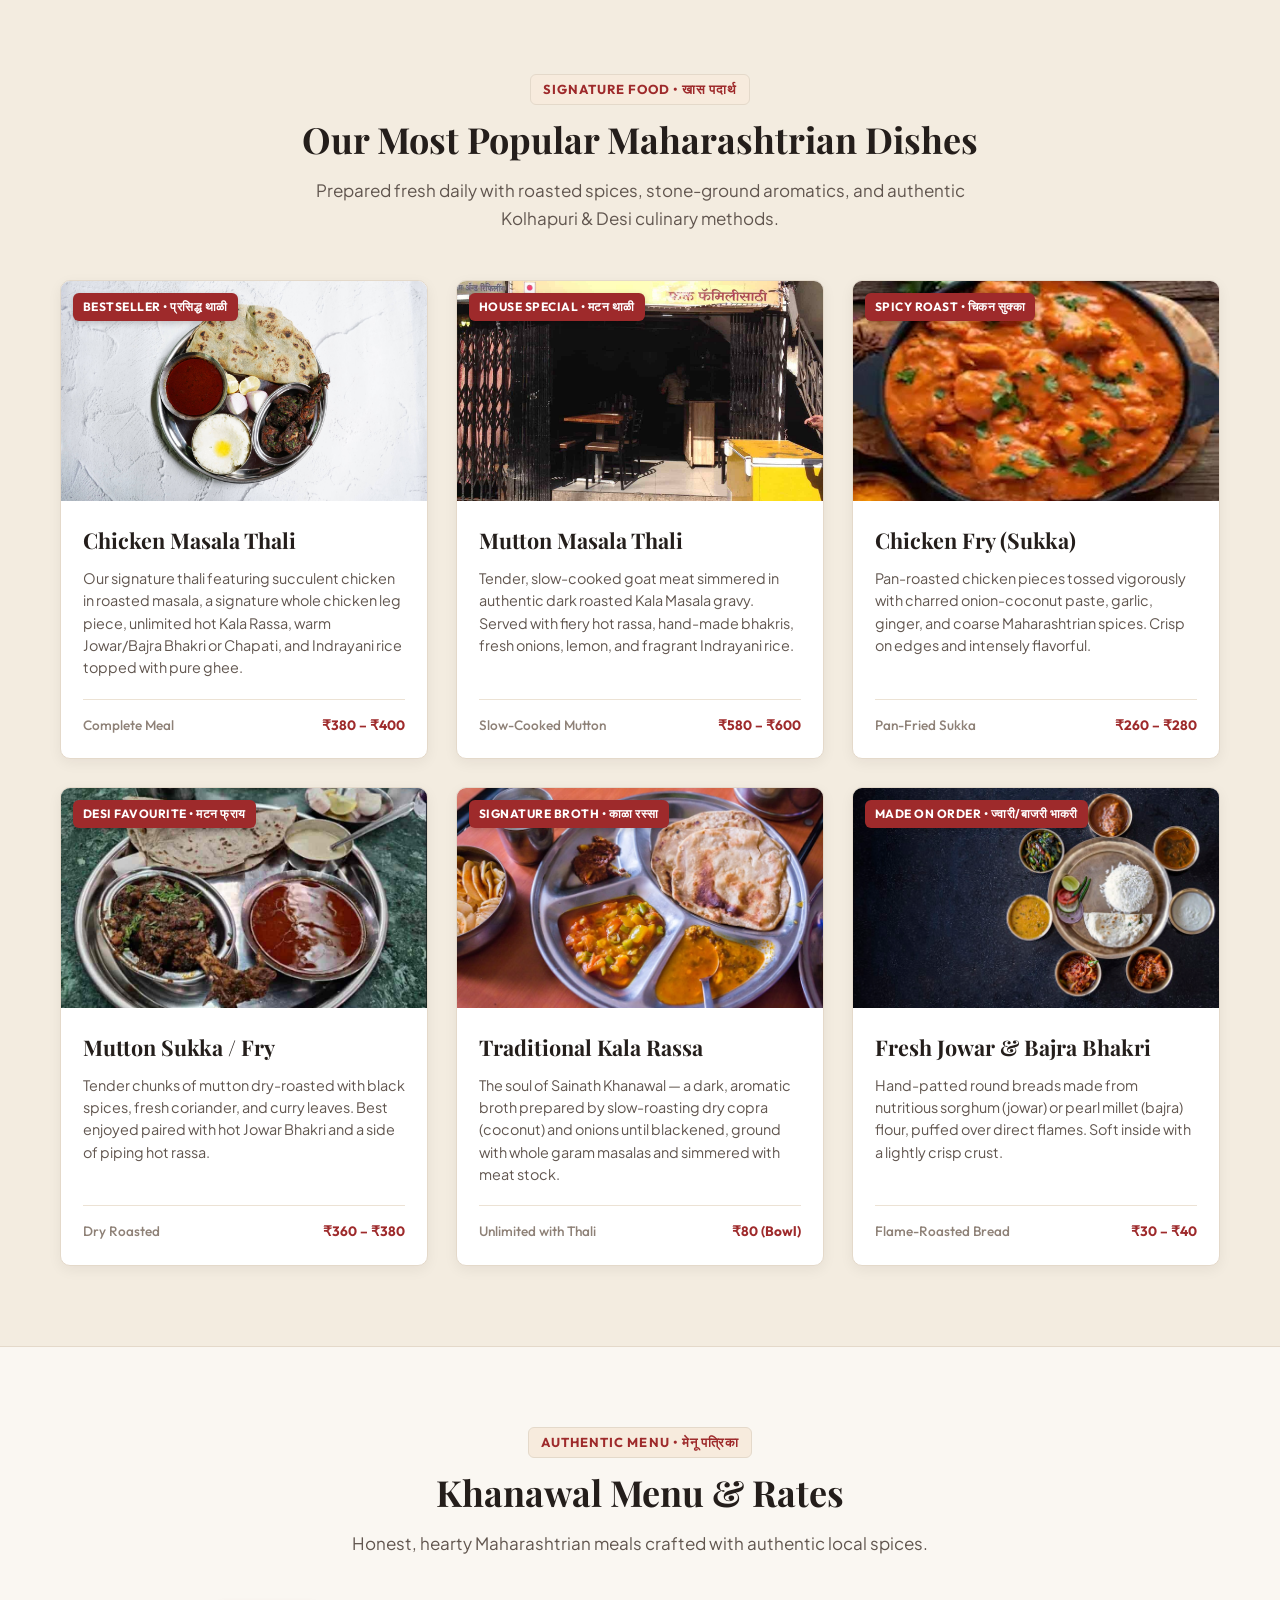
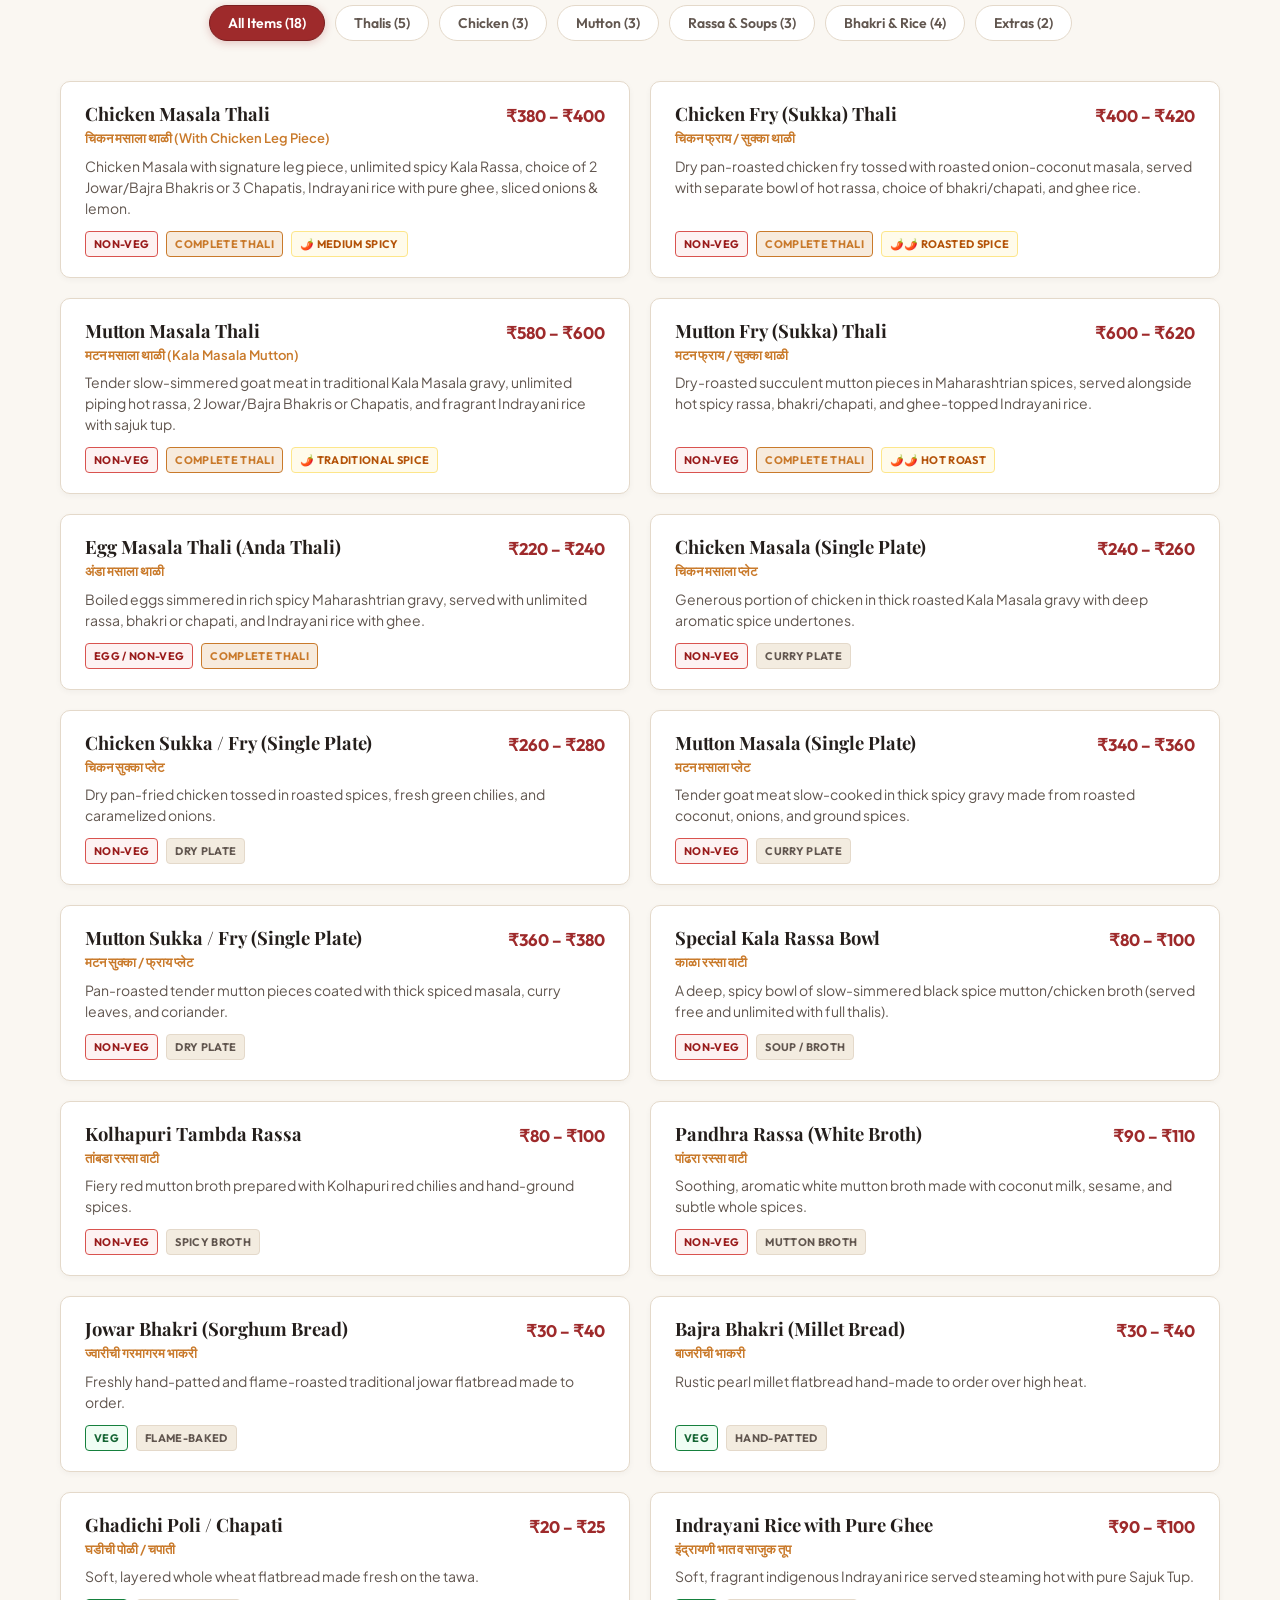
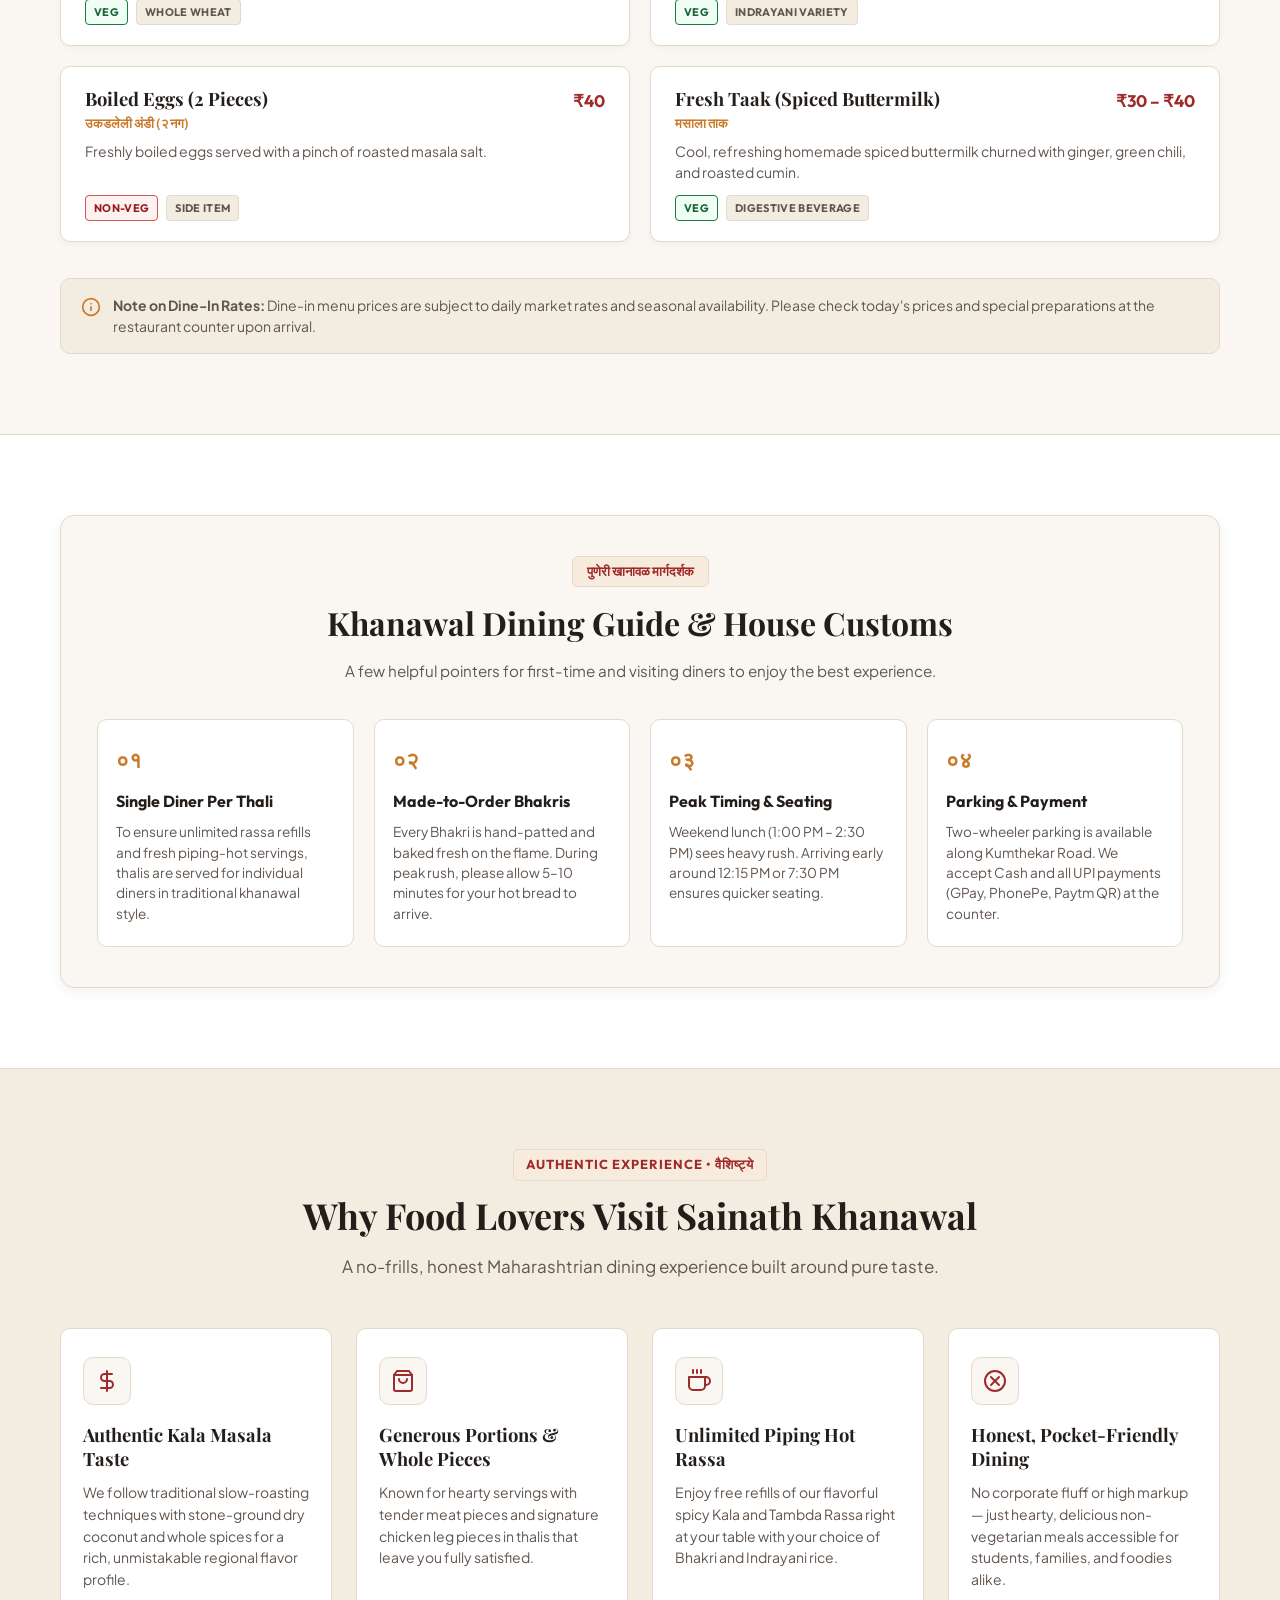
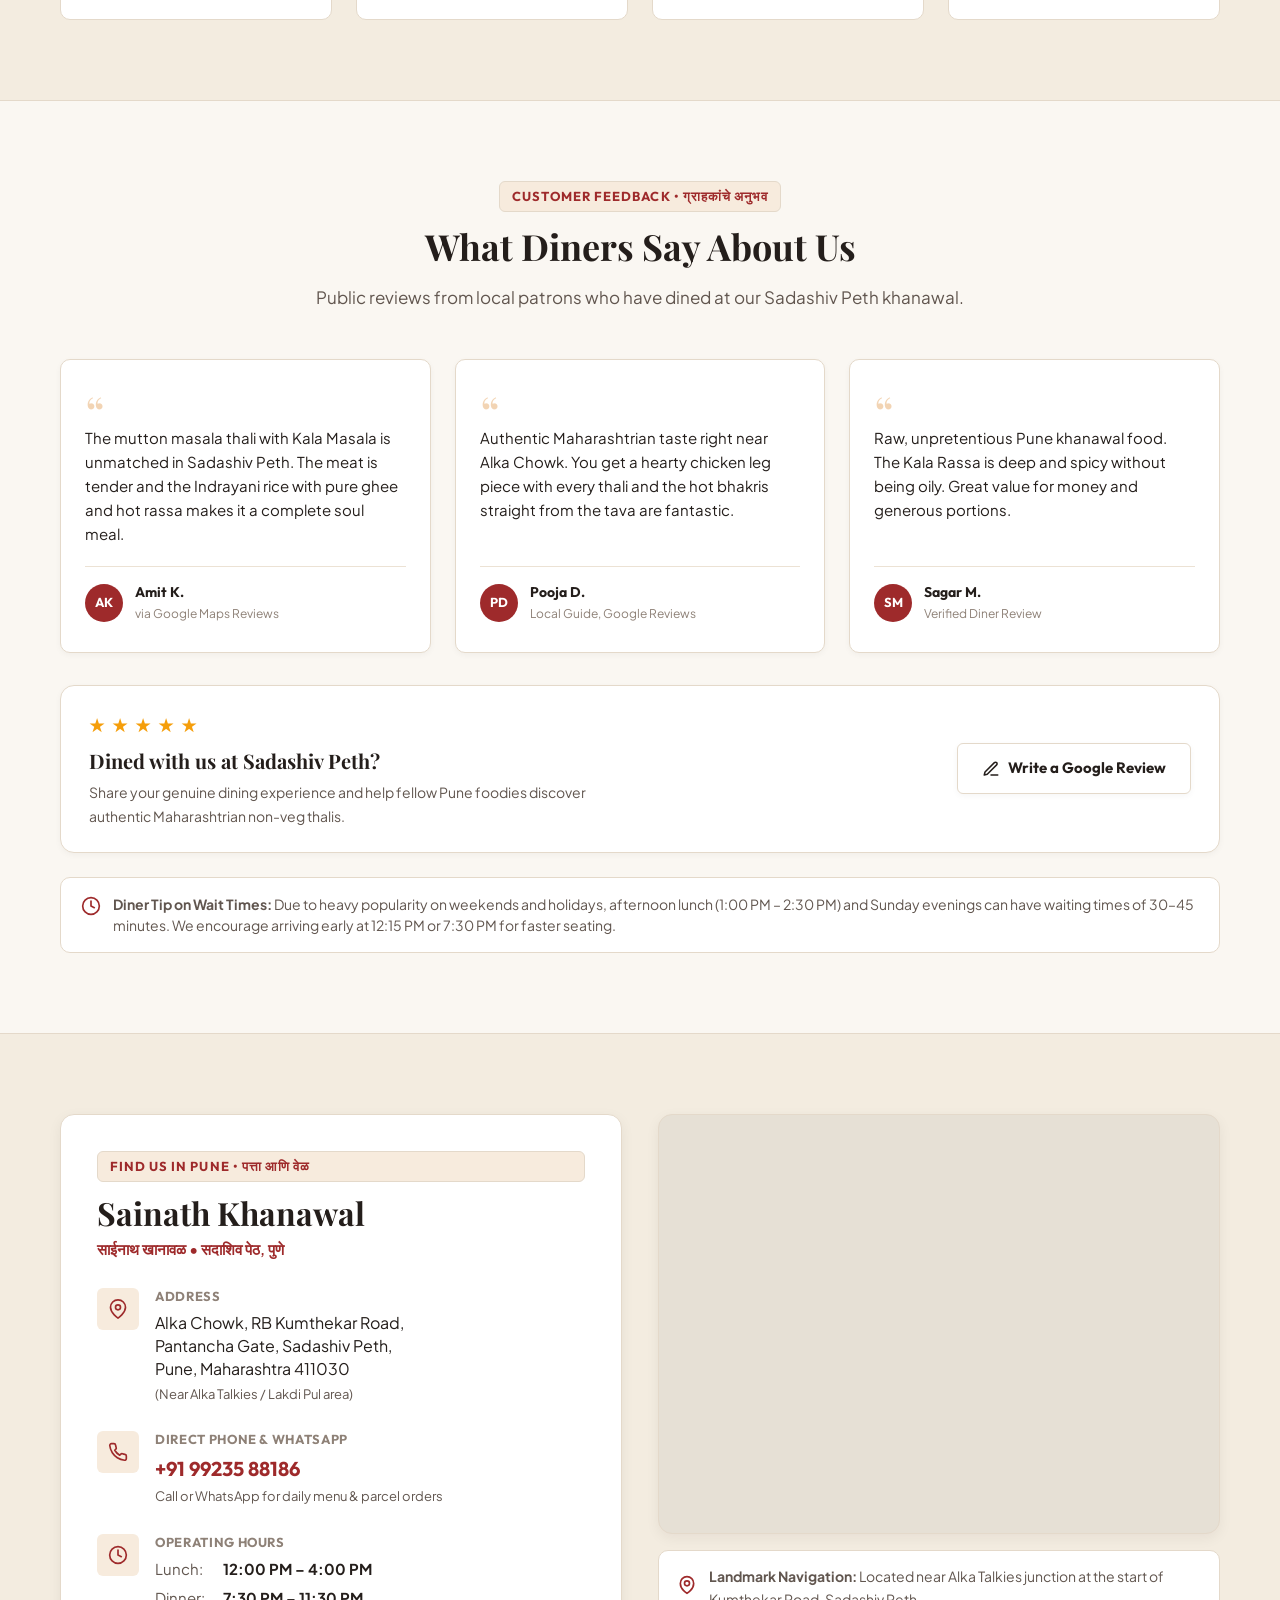
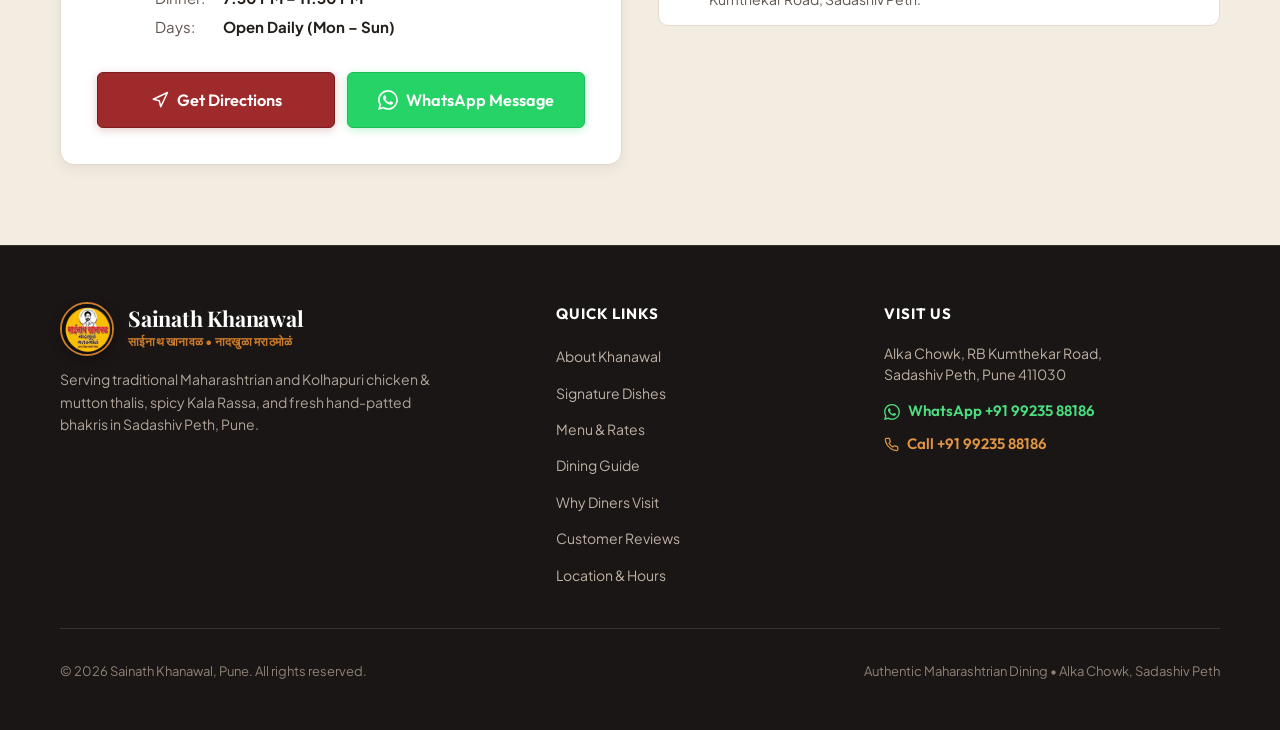
==== commit a6d09362: "Update index.html with Home navbar link and dedicated multi-page URL navigation" ====
--- a/index.html
+++ b/index.html
@@ -270,7 +270,7 @@
   <!-- Primary Site Header -->
   <header class="site-header" id="siteHeader">
     <div class="container header-container">
-      <a href="#hero" class="brand-identity-lockup" aria-label="Sainath Khanawal Home">
+      <a href="index.html" class="brand-identity-lockup" aria-label="Sainath Khanawal Home">
         <img src="assets/images/sainath-khanawal-logo.png" alt="Sainath Khanawal Official Logo" class="brand-logo-circle" width="54" height="54">
         <div class="brand-text-block">
           <span class="brand-title">Sainath Khanawal</span>
@@ -281,11 +281,12 @@
       <!-- Desktop Navigation Links -->
       <nav class="desktop-nav" aria-label="Main Navigation">
         <ul class="nav-list">
+          <li><a href="index.html" class="nav-link active" aria-current="page">Home</a></li>
           <li><a href="about.html" class="nav-link">About</a></li>
           <li><a href="specialties.html" class="nav-link">Specialties</a></li>
           <li><a href="menu.html" class="nav-link">Menu & Rates</a></li>
           <li><a href="guide.html" class="nav-link">Dining Guide</a></li>
-          <li><a href="why-visit.html" class="nav-link">Why Diners Visit</a></li>
+          <li><a href="why-visit.html" class="nav-link">Why Visit</a></li>
           <li><a href="reviews.html" class="nav-link">Reviews</a></li>
           <li><a href="location.html" class="nav-link">Location & Hours</a></li>
         </ul>
@@ -326,6 +327,7 @@
       <button class="drawer-close" id="drawerCloseBtn" aria-label="Close menu">&times;</button>
     </div>
     <ul class="mobile-nav-list">
+      <li><a href="index.html" class="mobile-nav-link active">Home</a></li>
       <li><a href="about.html" class="mobile-nav-link">About the Khanawal</a></li>
       <li><a href="specialties.html" class="mobile-nav-link">Signature Dishes</a></li>
       <li><a href="menu.html" class="mobile-nav-link">Food Menu & Rates</a></li>
@@ -345,7 +347,7 @@
         <svg width="18" height="18" viewBox="0 0 24 24" fill="none" stroke="currentColor" stroke-width="2" stroke-linecap="round" stroke-linejoin="round" aria-hidden="true"><path d="M22 16.92v3a2 2 0 0 1-2.18 2 19.79 19.79 0 0 1-8.63-3.07 19.5 19.5 0 0 1-6-6 19.79 19.79 0 0 1-3.07-8.67A2 2 0 0 1 4.11 2h3a2 2 0 0 1 2 1.72 12.84 12.84 0 0 0 .7 2.81 2 2 0 0 1-.45 2.11L8.09 9.91a16 16 0 0 0 6 6l1.27-1.27a2 2 0 0 1 2.11-.45 12.84 12.84 0 0 0 2.81.7A2 2 0 0 1 22 16.92z"></path></svg>
         Call Restaurant
       </a>
-      <a href="https://maps.google.com/?q=Sainath+Khanawal+Alka+Chowk+Sadashiv+Peth+Pune+411030" target="_blank" rel="noopener" class="btn btn-secondary btn-block">
+      <a href="location.html" class="btn btn-secondary btn-block">
         <svg width="18" height="18" viewBox="0 0 24 24" fill="none" stroke="currentColor" stroke-width="2" stroke-linecap="round" stroke-linejoin="round" aria-hidden="true"><polygon points="3 11 22 2 13 21 11 13 3 11"></polygon></svg>
         Get Directions
       </a>
@@ -375,11 +377,11 @@
         <p class="hero-subtext">Experience the bold flavours of Maharashtrian and Kolhapuri-style chicken and mutton thalis at Sainath Khanawal, Pune.</p>
         
         <div class="hero-actions">
-          <a href="#menu" class="btn btn-primary btn-lg">
-            <span>View Menu</span>
+          <a href="menu.html" class="btn btn-primary btn-lg">
+            <span>View Food Menu</span>
             <svg width="18" height="18" viewBox="0 0 24 24" fill="none" stroke="currentColor" stroke-width="2" stroke-linecap="round" stroke-linejoin="round" aria-hidden="true"><path d="M7 13l5 5 5-5M7 6l5 5 5-5"/></svg>
           </a>
-          <a href="https://maps.google.com/?q=Sainath+Khanawal+Alka+Chowk+Sadashiv+Peth+Pune+411030" target="_blank" rel="noopener" class="btn btn-hero-secondary btn-lg">
+          <a href="location.html" class="btn btn-hero-secondary btn-lg">
             <svg width="18" height="18" viewBox="0 0 24 24" fill="none" stroke="currentColor" stroke-width="2" stroke-linecap="round" stroke-linejoin="round" aria-hidden="true"><polygon points="3 11 22 2 13 21 11 13 3 11"></polygon></svg>
             <span>Get Directions</span>
           </a>
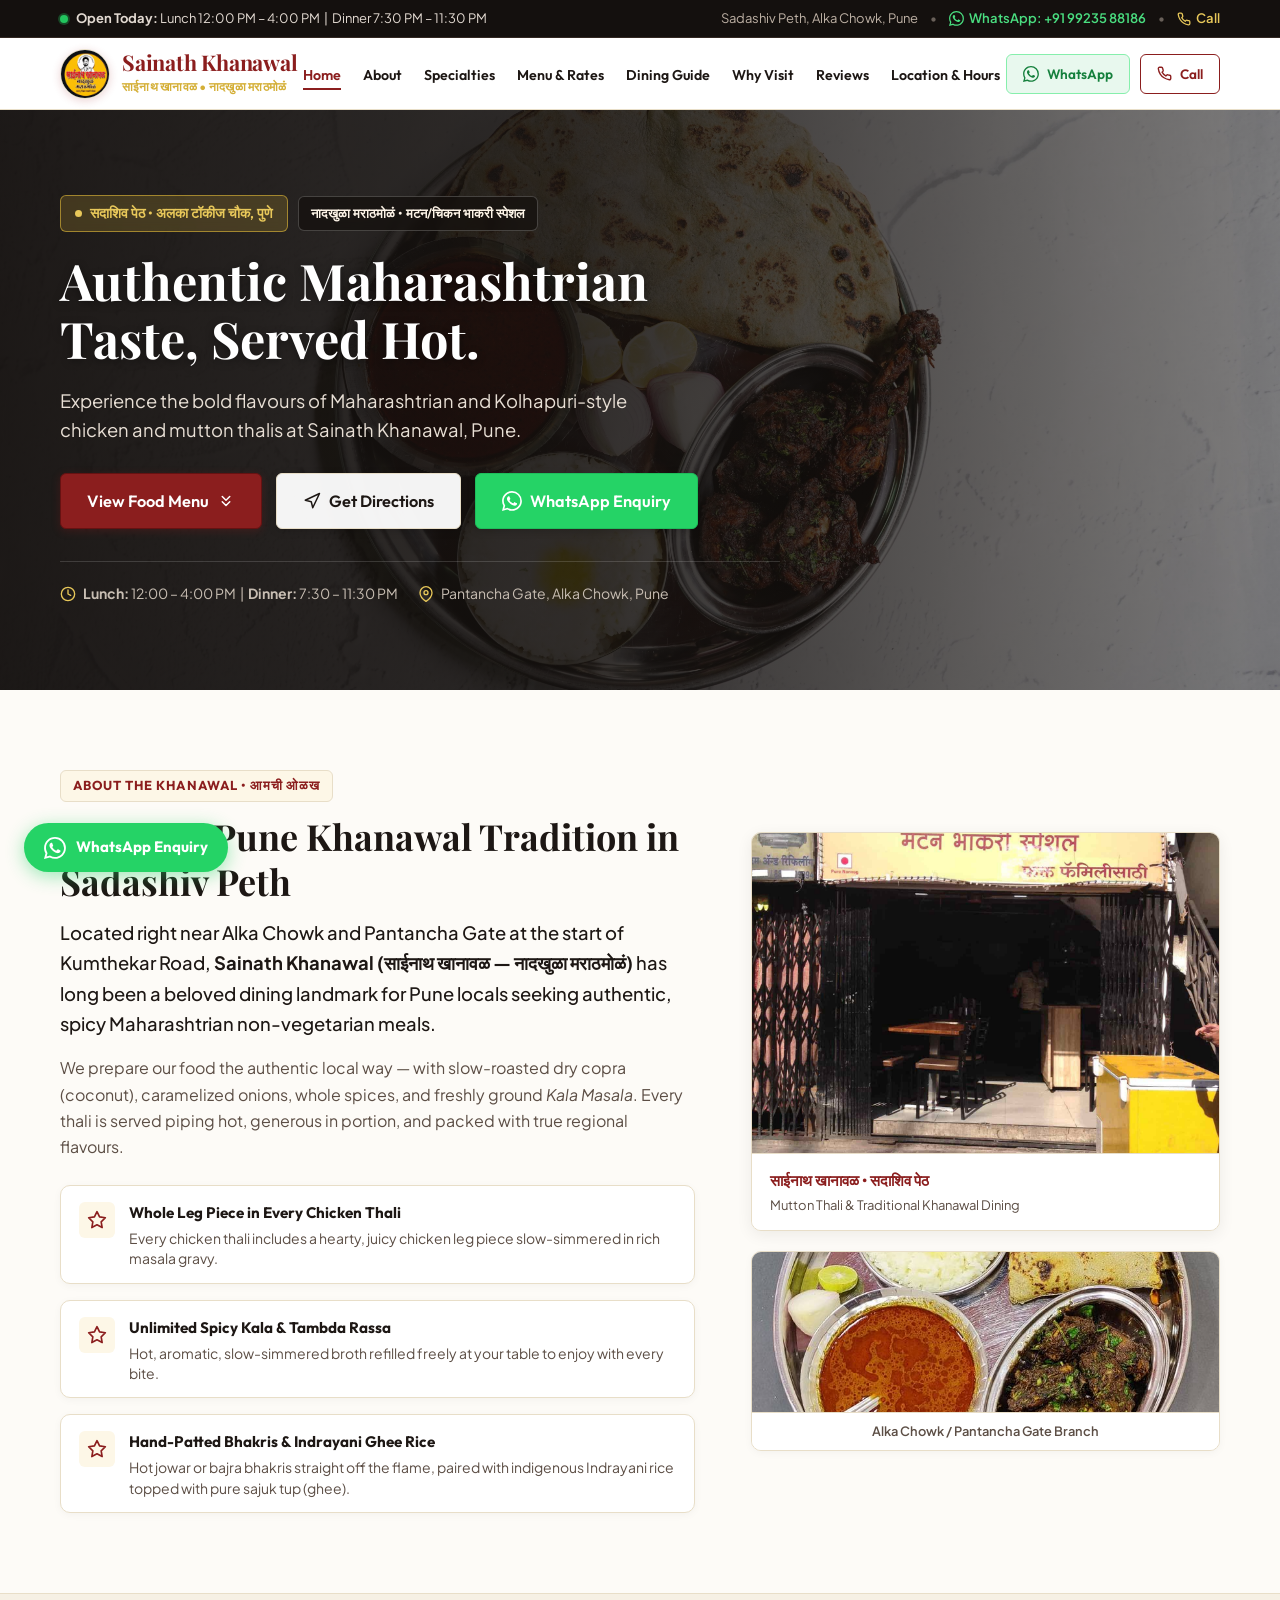
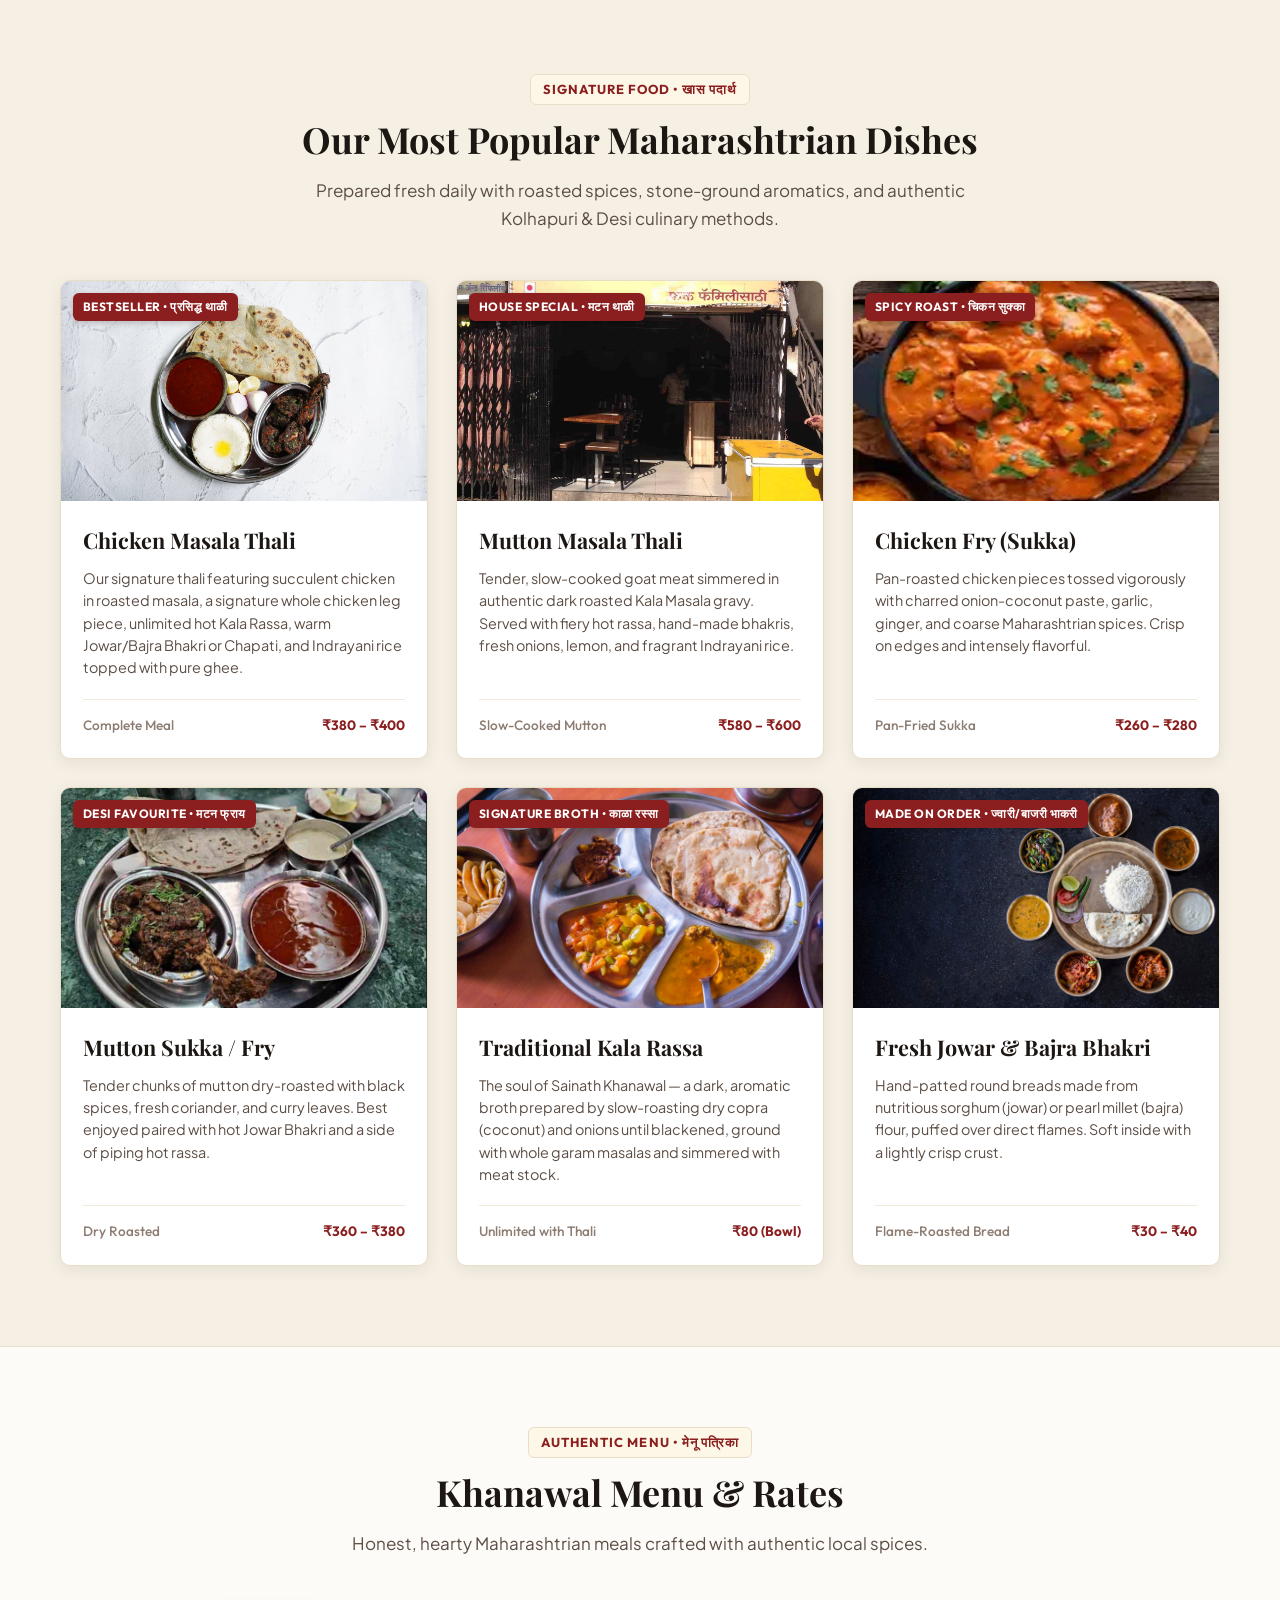
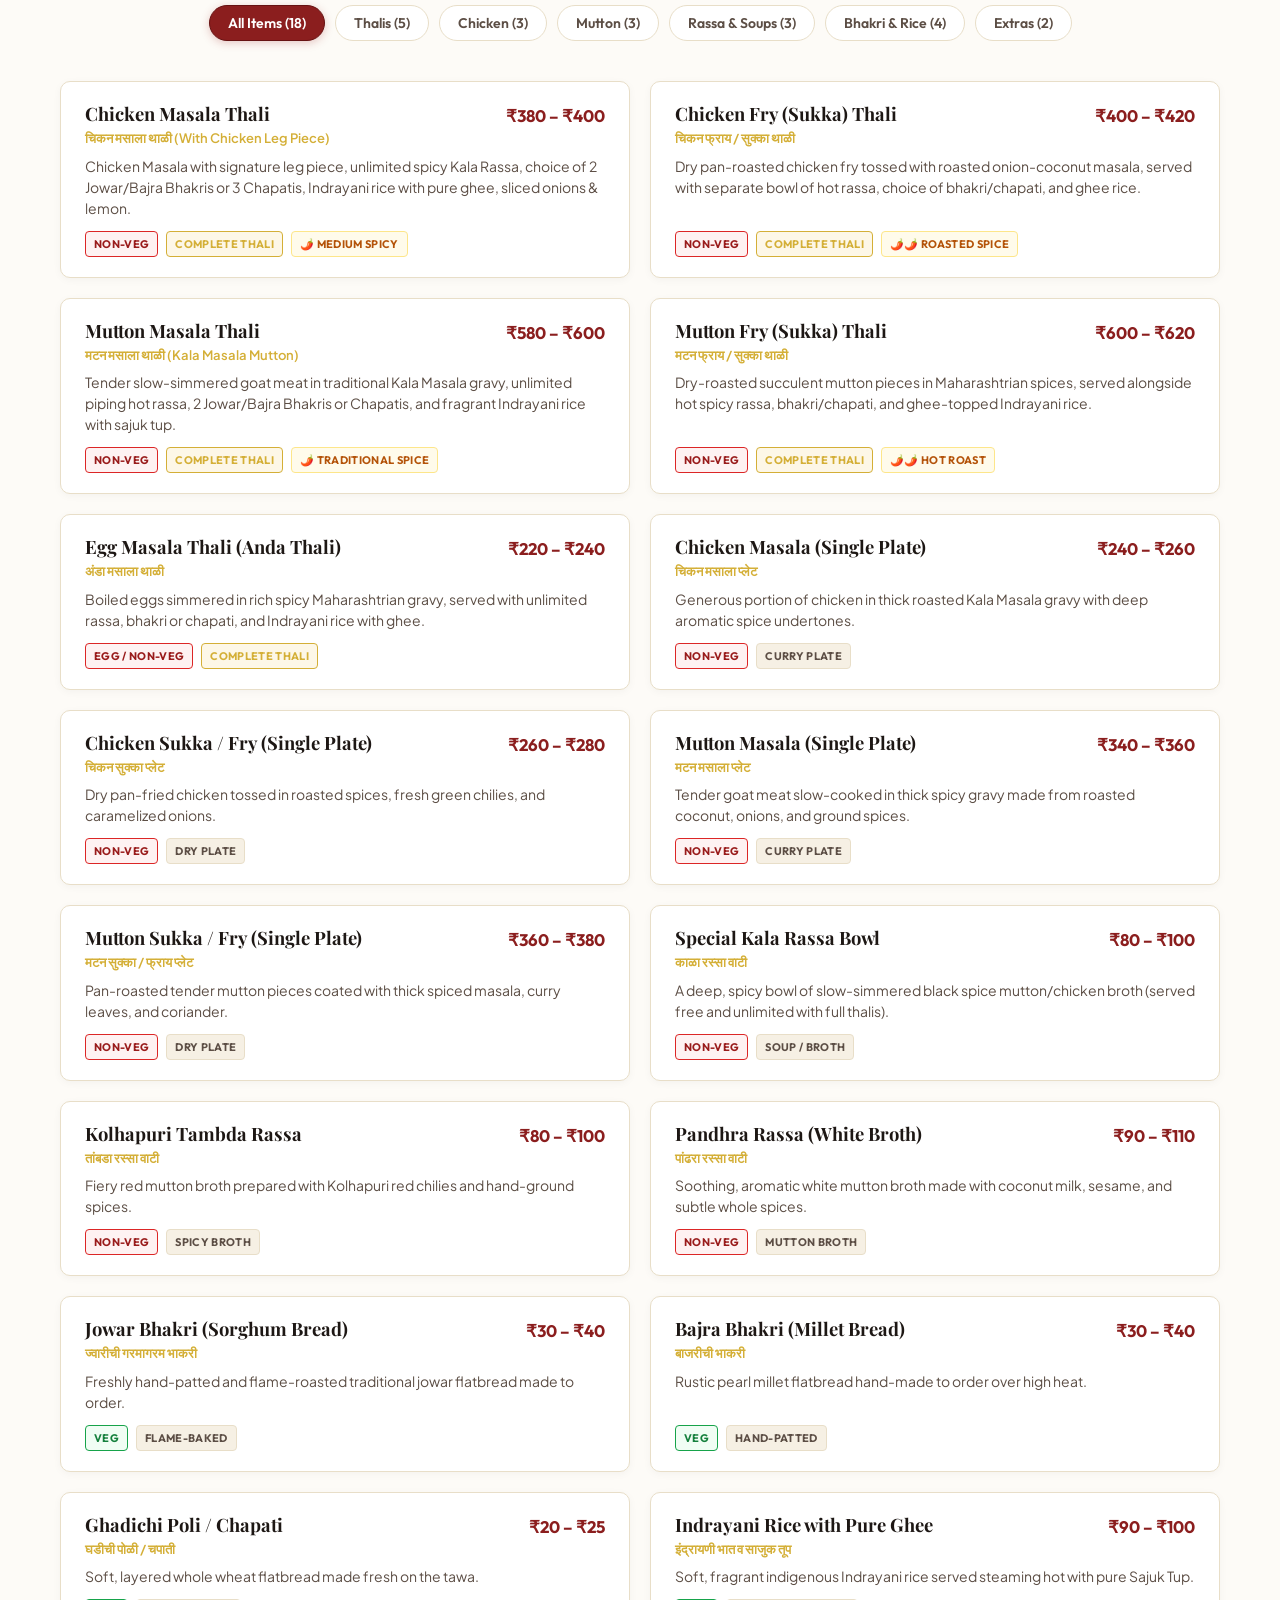
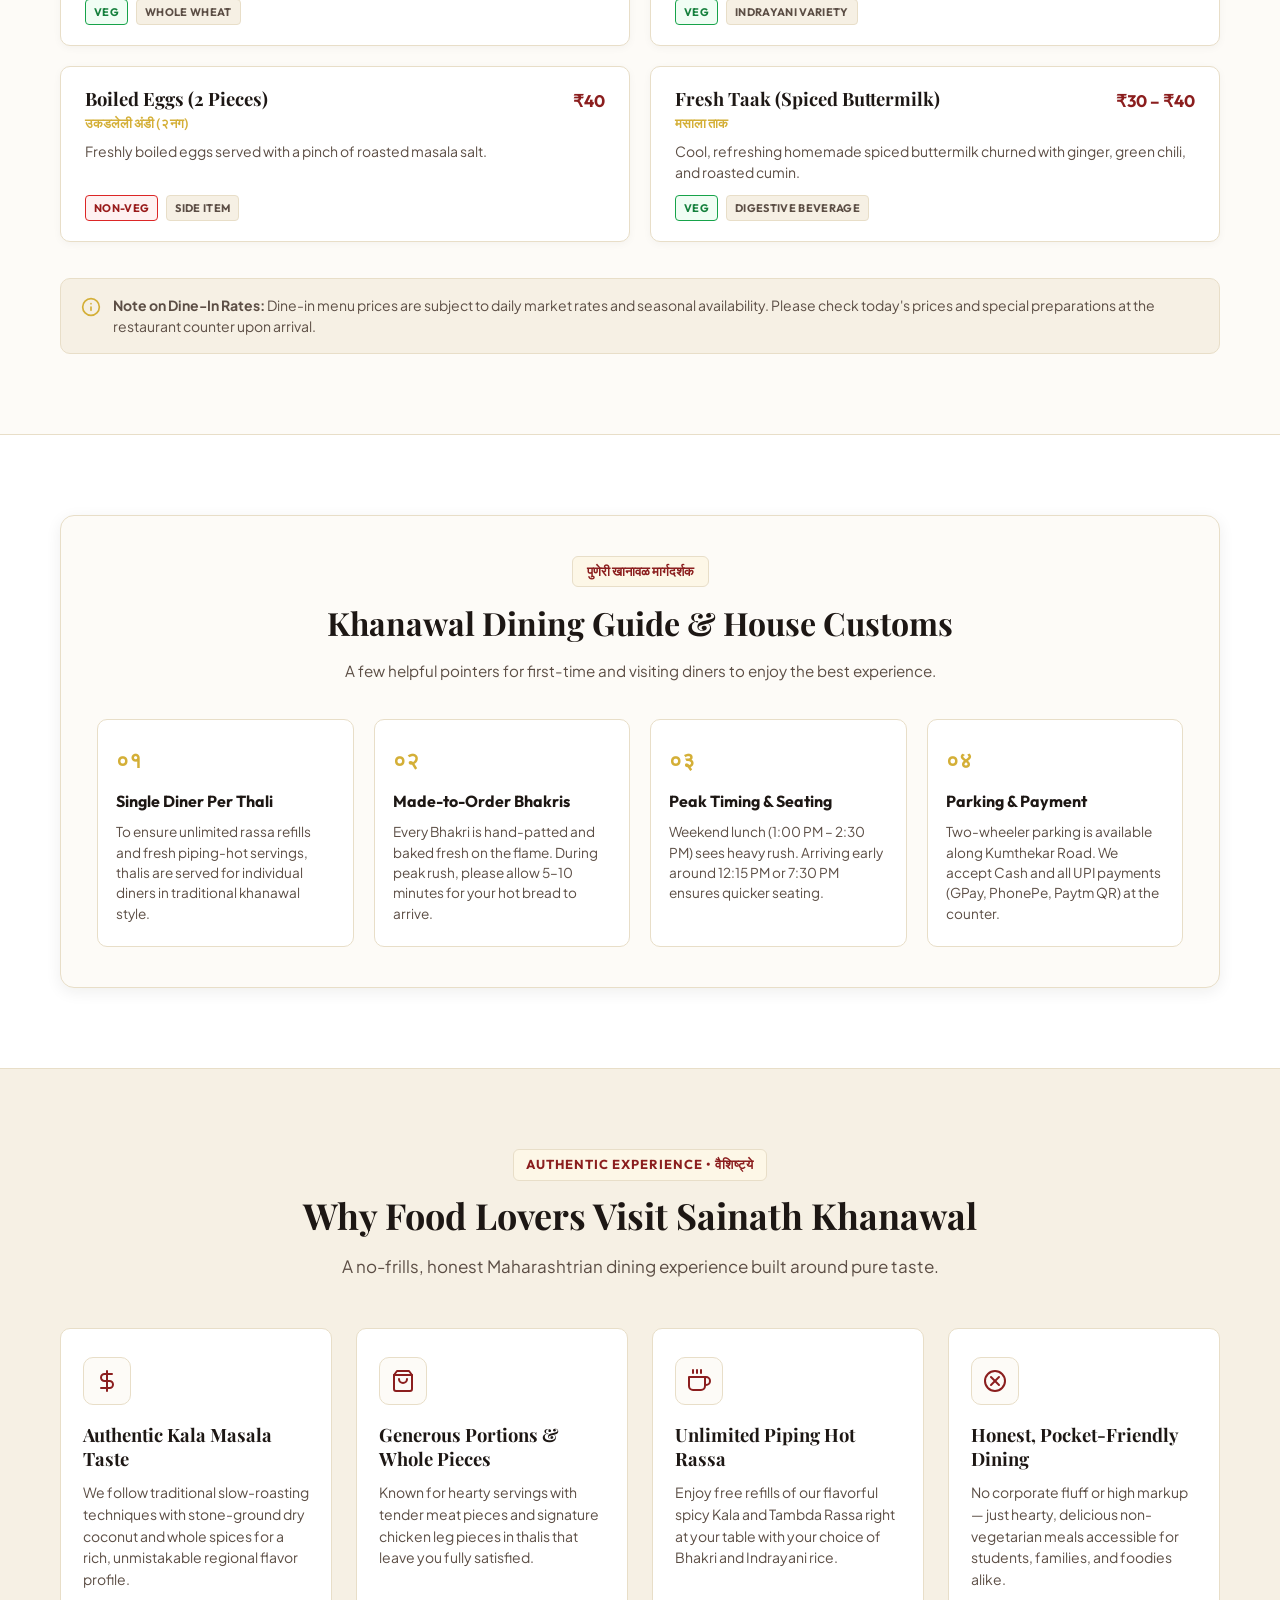
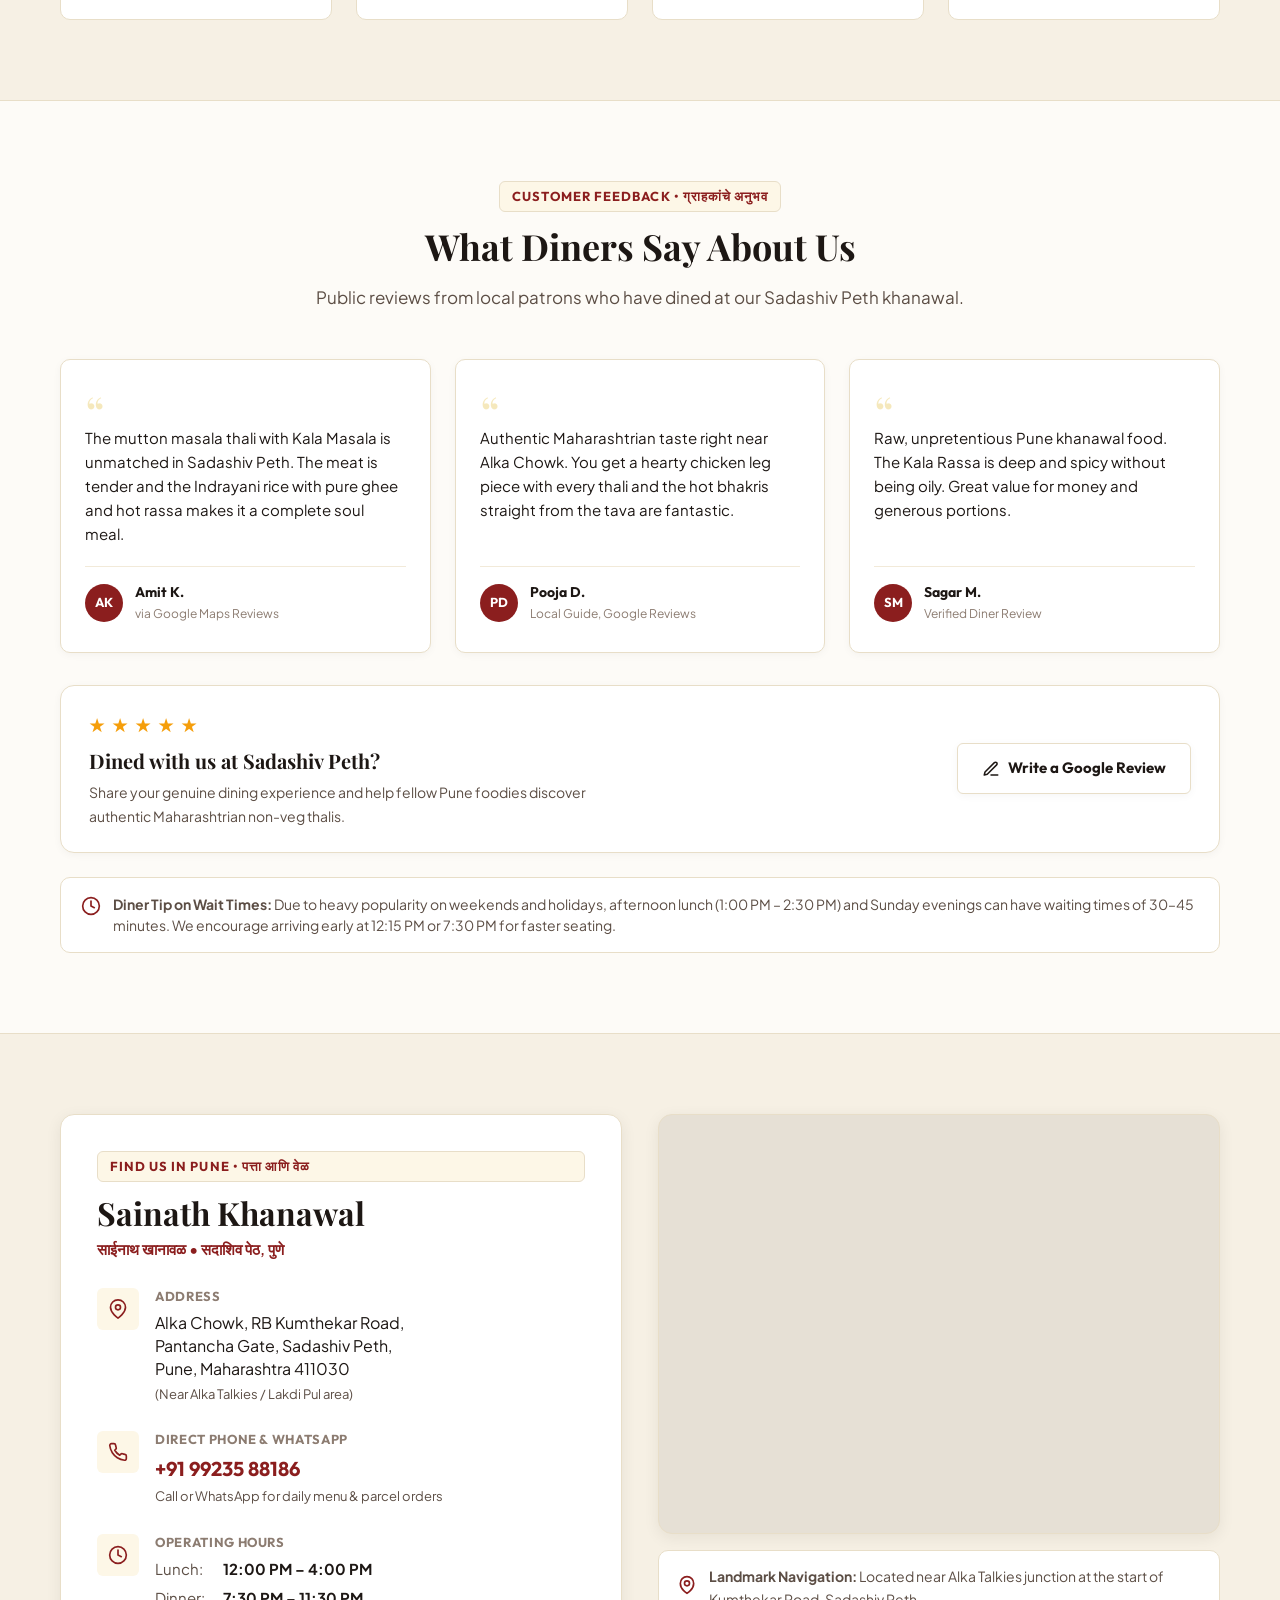
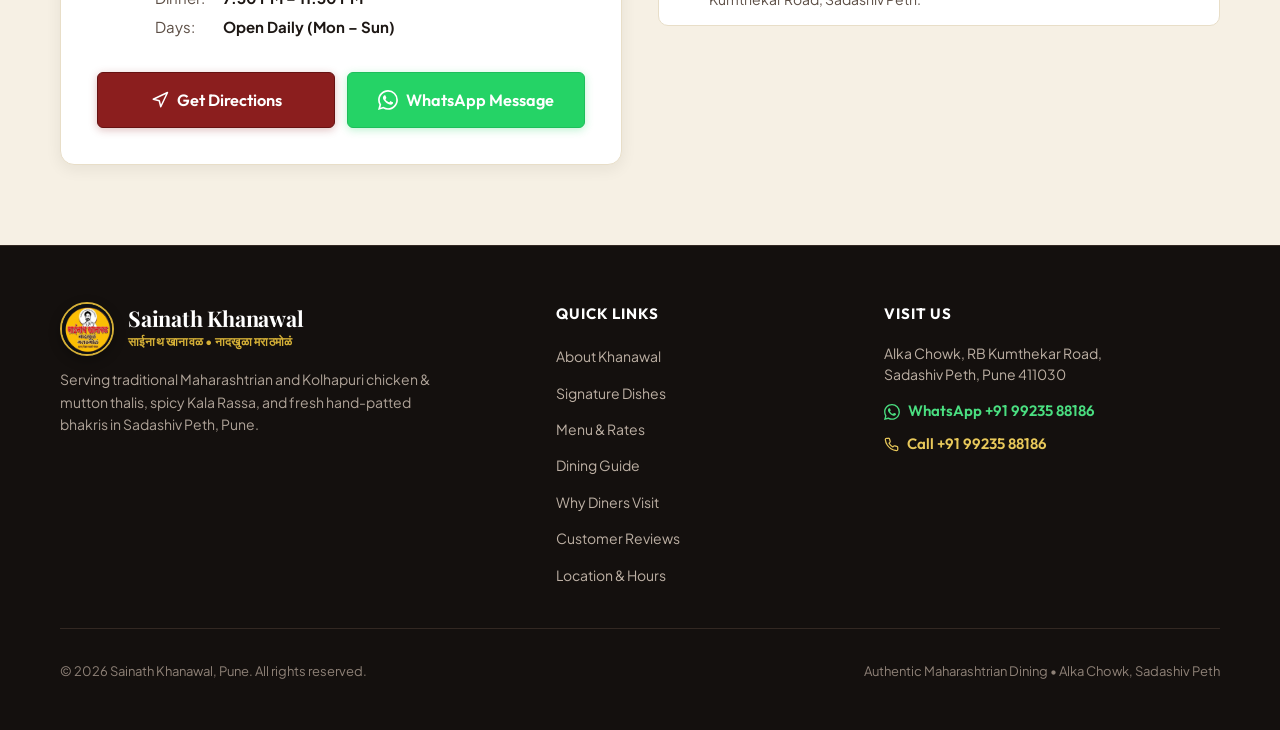
==== commit d449a3a5: "Update website theme to Royal Maratha Crimson (#8B1E1E) & Burnished Gold (#D4AF37) palette" ====
--- a/index.html
+++ b/index.html
@@ -40,7 +40,7 @@
   <meta name="twitter:image" content="assets/images/chicken-thali.jpg">
 
   <!-- Theme Color -->
-  <meta name="theme-color" content="#9E2A2B">
+  <meta name="theme-color" content="#8B1E1E">
   
   <!-- Google Fonts: Playfair Display + Plus Jakarta Sans + Outfit -->
   <link rel="preconnect" href="https://fonts.googleapis.com">
--- a/css/style.css
+++ b/css/style.css
@@ -9,43 +9,44 @@
    1. CSS Custom Properties / Design Tokens
    -------------------------------------------------------------------------- */
 :root {
-  /* Brand Color Palette: Warm Maharashtrian Heritage */
-  --color-primary: #9E2A2B;          /* Deep Kolhapuri chili / terracotta */
-  --color-primary-dark: #7A1F20;     /* Deep roasted maroon */
-  --color-primary-light: #B83A3C;    /* Warm crimson accent */
-  --color-accent: #C97A2B;           /* Roasted spice & brass */
-  --color-accent-light: #E09545;     /* Warm turmeric */
-  --color-accent-subtle: #F7EBDD;    /* Warm cream accent tint */
+  /* Brand Color Palette: Royal Maratha & Burnished Gold */
+  --color-primary: #8B1E1E;          /* Royal Maratha Deep Crimson / Ruby */
+  --color-primary-dark: #661212;     /* Imperial Velvet Maroon */
+  --color-primary-light: #A82C2C;    /* Rich Crimson Accent */
+  --color-accent: #D4AF37;           /* Royal Burnished Gold / Shimmering Brass */
+  --color-accent-light: #E8C85A;     /* Warm Radiance Gold */
+  --color-accent-dark: #B08D23;      /* Antique Deep Gold */
+  --color-accent-subtle: #FDF7E7;    /* Imperial Champagne & Gold Tint */
 
   /* WhatsApp Brand Green */
   --color-whatsapp: #25D366;
   --color-whatsapp-dark: #1EBE5B;
 
   /* Neutral Surfaces & Grays */
-  --color-bg-main: #FAF7F2;          /* Parchment warm canvas */
-  --color-bg-surface: #FFFFFF;       /* Crisp card white */
-  --color-bg-subtle: #F3ECE0;        /* Subtle section container background */
-  --color-bg-dark: #1A1615;          /* Kala Masala Charcoal */
-  --color-bg-dark-surface: #26201D;  /* Charcoal elevated surface */
+  --color-bg-main: #FDFBF7;          /* Royal Warm Ivory Canvas */
+  --color-bg-surface: #FFFFFF;       /* Crisp Card White */
+  --color-bg-subtle: #F6F0E4;        /* Warm Linen Sand Canvas */
+  --color-bg-dark: #14100E;          /* Deep Obsidian & Kala Masala Charcoal */
+  --color-bg-dark-surface: #1E1815;  /* Elevated Obsidian Surface */
 
   /* Typography Colors */
-  --color-text-main: #241E1B;        /* Charcoal body text */
-  --color-text-muted: #61564F;       /* Warm neutral secondary text */
-  --color-text-light: #8E8177;       /* Tertiary subtle text */
-  --color-text-inverse: #FAF7F2;     /* Inverted text on dark/terracotta */
+  --color-text-main: #1D1714;        /* Deep Espresso Charcoal Body Text */
+  --color-text-muted: #5C4E45;       /* Warm Neutral Heritage Secondary Text */
+  --color-text-light: #8C7C71;       /* Tertiary Soft Slate */
+  --color-text-inverse: #FDFBF7;     /* Inverted Royal Ivory */
   
   /* Borders & Dividers */
-  --color-border: #E4D9CA;          /* Earthy warm 1px border */
-  --color-border-subtle: #ECE2D4;   /* Very light divider */
-  --color-border-dark: #3A322D;     /* Dark theme border */
+  --color-border: #E8DEC8;          /* Warm Antique Gold / Parchment Border */
+  --color-border-subtle: #F2EAD9;   /* Very Light Soft Linen Divider */
+  --color-border-dark: #332822;     /* Dark Mode Obsidian Border */
 
   /* Badges */
-  --badge-nonveg-border: #D9534F;
-  --badge-nonveg-bg: #FDF2F2;
+  --badge-nonveg-border: #DC2626;
+  --badge-nonveg-bg: #FEF2F2;
   --badge-nonveg-text: #991B1B;
-  --badge-veg-border: #15803D;
+  --badge-veg-border: #16A34A;
   --badge-veg-bg: #F0FDF4;
-  --badge-veg-text: #166534;
+  --badge-veg-text: #15803D;
 
   /* Typography System */
   --font-serif: 'Playfair Display', Georgia, serif;
@@ -61,10 +62,10 @@
   --border-radius-md: 10px;
   --border-radius-lg: 14px;
 
-  /* Shadows (Restrained, Natural, Non-AI) */
-  --shadow-subtle: 0 2px 6px rgba(26, 22, 21, 0.04);
-  --shadow-card: 0 4px 14px rgba(26, 22, 21, 0.06);
-  --shadow-hover: 0 8px 24px rgba(26, 22, 21, 0.10);
+  /* Shadows (Refined Warm Golden/Obsidian Glow) */
+  --shadow-subtle: 0 2px 8px rgba(29, 23, 20, 0.04);
+  --shadow-card: 0 4px 16px rgba(29, 23, 20, 0.07);
+  --shadow-hover: 0 10px 28px rgba(29, 23, 20, 0.12);
 
   /* Transitions */
   --transition-fast: 0.18s ease;
@@ -215,7 +216,7 @@
 .btn-primary {
   background-color: var(--color-primary);
   color: #FFFFFF;
-  box-shadow: 0 2px 8px rgba(158, 42, 43, 0.25);
+  box-shadow: 0 2px 8px rgba(139, 30, 30, 0.28);
   border: 1px solid var(--color-primary-dark);
 }
 
@@ -223,7 +224,7 @@
   background-color: var(--color-primary-dark);
   color: #FFFFFF;
   transform: translateY(-1px);
-  box-shadow: 0 4px 12px rgba(158, 42, 43, 0.35);
+  box-shadow: 0 4px 14px rgba(139, 30, 30, 0.40);
 }
 
 .btn-secondary {
@@ -233,9 +234,9 @@
 }
 
 .btn-secondary:hover {
-  background-color: #ECE2D4;
-  color: var(--color-primary);
-  border-color: var(--color-primary);
+  background-color: var(--color-accent-subtle);
+  color: var(--color-primary);
+  border-color: var(--color-accent);
 }
 
 .btn-hero-secondary {
@@ -248,6 +249,7 @@
 .btn-hero-secondary:hover {
   background-color: #FFFFFF;
   color: var(--color-primary);
+  border-color: var(--color-accent);
   transform: translateY(-1px);
 }
 
@@ -700,9 +702,9 @@
   inset: 0;
   background: linear-gradient(
     90deg,
-    rgba(26, 22, 21, 0.94) 0%,
-    rgba(26, 22, 21, 0.85) 45%,
-    rgba(26, 22, 21, 0.45) 100%
+    rgba(20, 16, 14, 0.95) 0%,
+    rgba(20, 16, 14, 0.86) 45%,
+    rgba(20, 16, 14, 0.45) 100%
   );
 }
 
@@ -728,8 +730,8 @@
   display: inline-flex;
   align-items: center;
   gap: 8px;
-  background-color: rgba(201, 122, 43, 0.25);
-  border: 1px solid rgba(201, 122, 43, 0.6);
+  background-color: rgba(212, 175, 55, 0.20);
+  border: 1px solid rgba(212, 175, 55, 0.65);
   color: var(--color-accent-light);
   font-family: var(--font-heading);
   font-size: 0.85rem;
@@ -749,7 +751,7 @@
 .hero-sub-badge {
   display: inline-flex;
   align-items: center;
-  background-color: rgba(26, 22, 21, 0.7);
+  background-color: rgba(20, 16, 14, 0.75);
   border: 1px solid rgba(255, 255, 255, 0.2);
   color: #FDF4E7;
   font-family: var(--font-heading);
@@ -817,8 +819,8 @@
   .hero-overlay {
     background: linear-gradient(
       180deg,
-      rgba(26, 22, 21, 0.88) 0%,
-      rgba(26, 22, 21, 0.95) 100%
+      rgba(20, 16, 14, 0.88) 0%,
+      rgba(20, 16, 14, 0.96) 100%
     );
   }
   .hero-section {
@@ -2066,7 +2068,7 @@
    20. Dedicated Sub-Page Hero Banner & Breadcrumbs
    -------------------------------------------------------------------------- */
 .page-hero {
-  background: linear-gradient(135deg, var(--color-bg-dark) 0%, #3D1314 100%);
+  background: linear-gradient(135deg, #14100E 0%, #380C0D 50%, #14100E 100%);
   color: #FFFFFF;
   padding: 56px 0 48px;
   position: relative;
@@ -2081,7 +2083,7 @@
   left: 0;
   right: 0;
   bottom: 0;
-  background: radial-gradient(circle at 80% 20%, rgba(200, 116, 43, 0.18) 0%, transparent 60%);
+  background: radial-gradient(circle at 80% 20%, rgba(212, 175, 55, 0.22) 0%, transparent 60%);
   pointer-events: none;
 }
 
